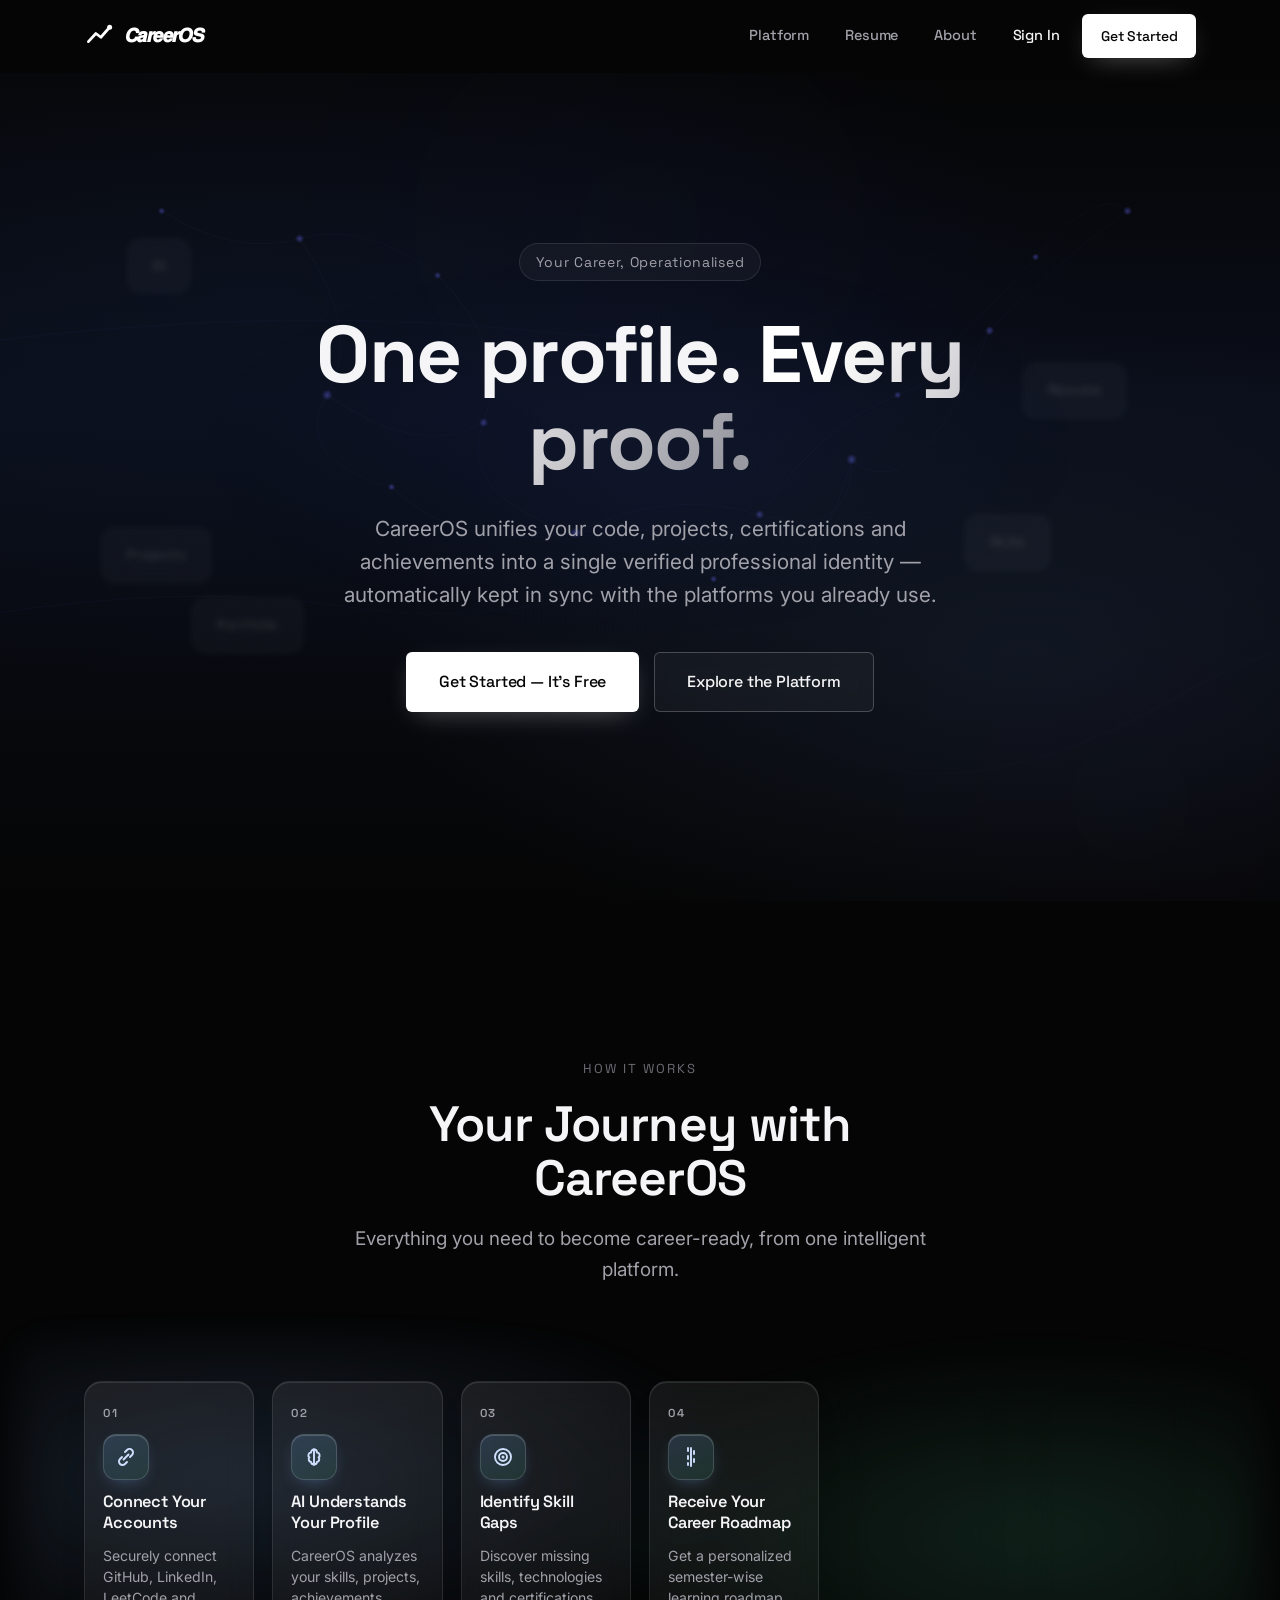
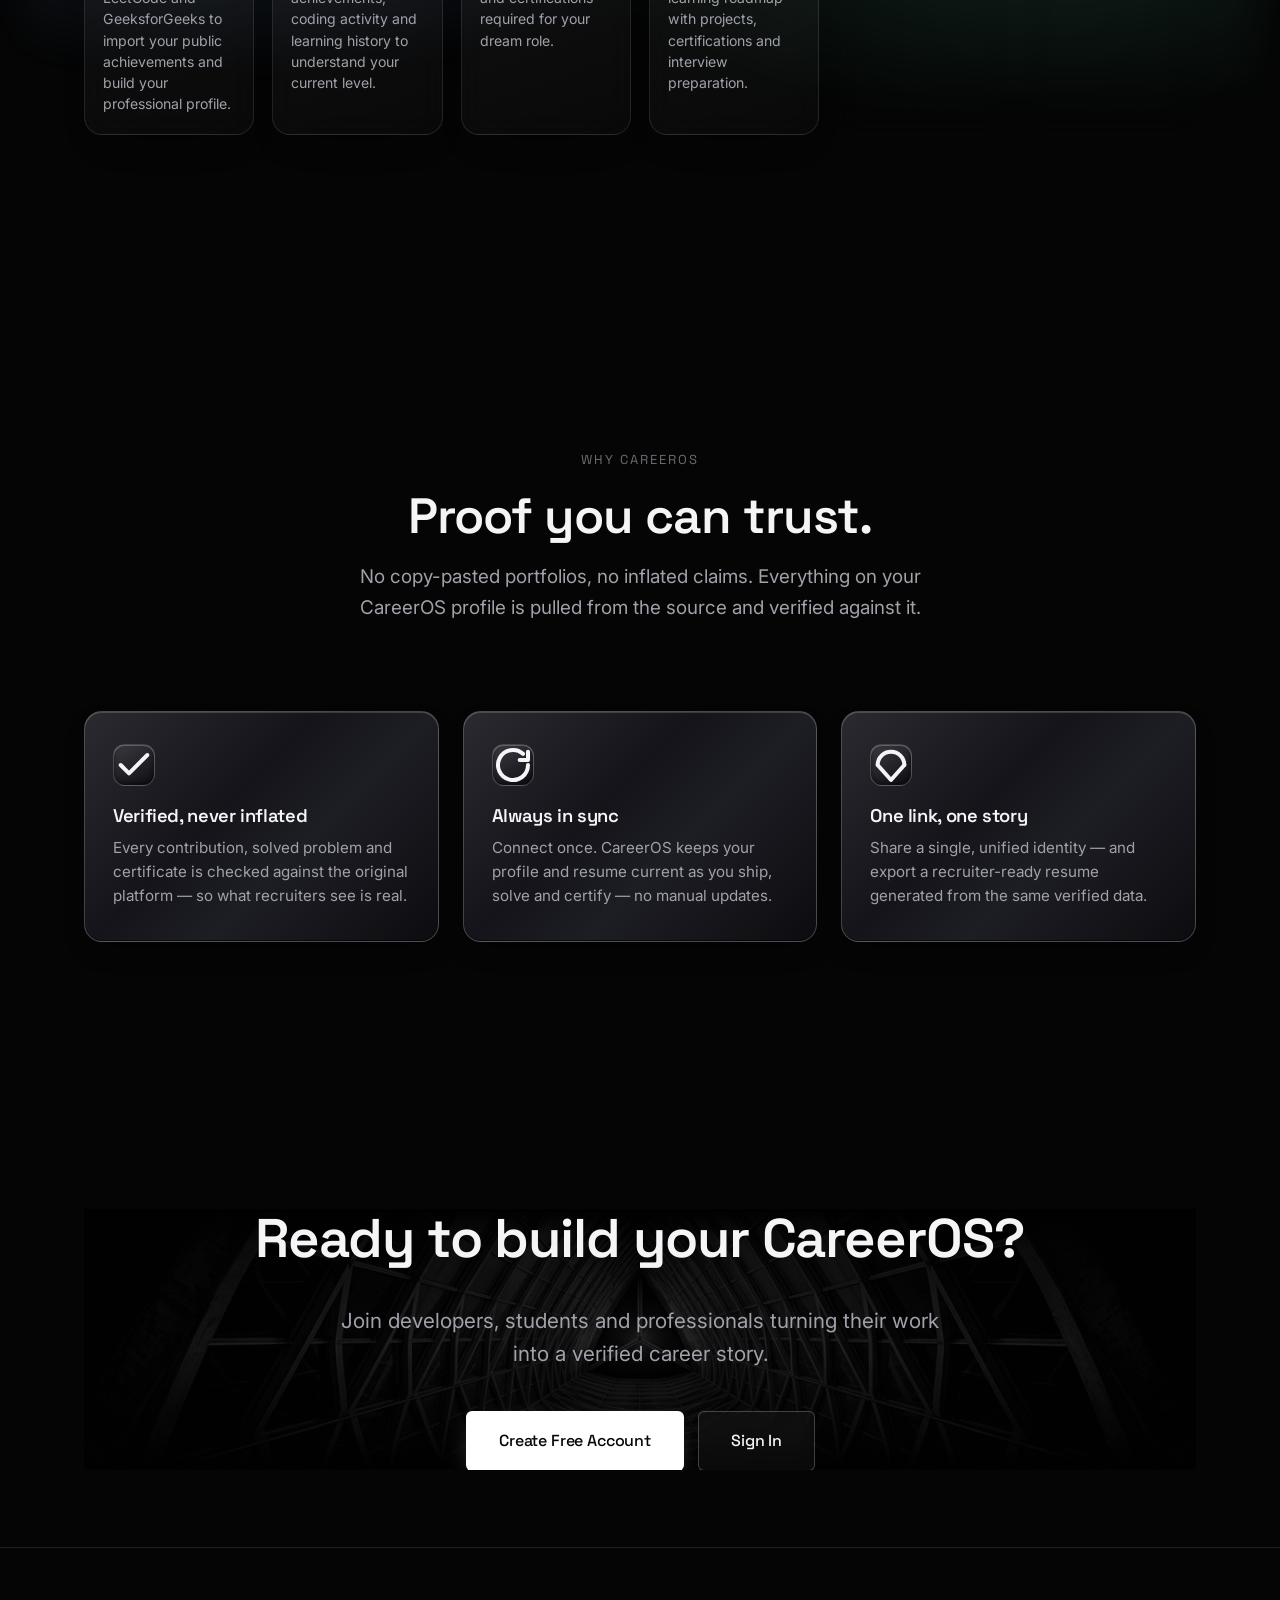
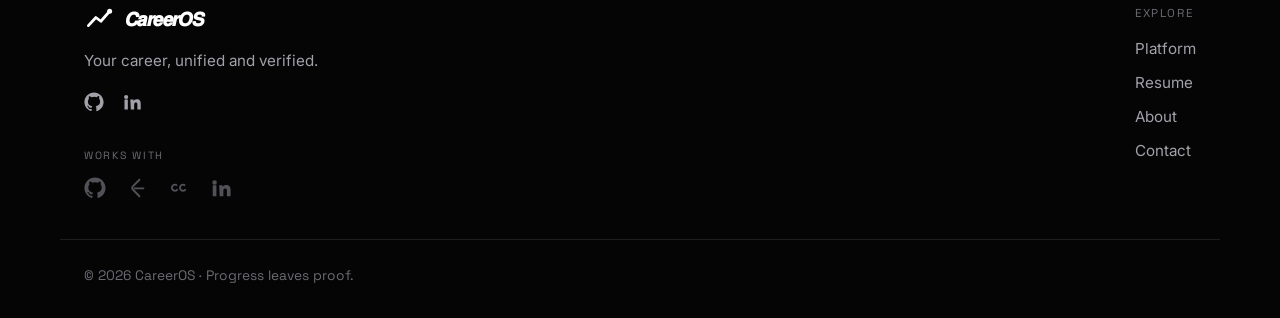
==== index.html @ 17b5e333 "Redesign homepage hero background with premium AI-inspired visuals" ====
<!DOCTYPE html>
<html lang="en">
<head>
  <meta charset="UTF-8" />
  <meta name="viewport" content="width=device-width, initial-scale=1, viewport-fit=cover" />
  <meta name="theme-color" content="#050505" />
  <title>CareerOS — Your Professional Operating System</title>
  <meta name="description" content="One verified profile for every proof of your work. Connect GitHub, LeetCode, LinkedIn, projects and certifications into a single career identity." />

  <link rel="preconnect" href="https://fonts.googleapis.com" />
  <link rel="preconnect" href="https://fonts.gstatic.com" crossorigin />
  <link href="https://fonts.googleapis.com/css2?family=Inter:wght@400;500;600;700&family=Space+Grotesk:wght@400;500;600;700&display=swap" rel="stylesheet" />

  <link rel="stylesheet" href="css/style.css" />
</head>
<body>
  <!-- NAVBAR -->
  <header class="nav is-scrolled" id="nav">
    <div class="container nav__inner">
      <a class="brand" href="index.html" aria-label="CareerOS home">
        <svg class="brand__mark" viewBox="0 0 24 24" fill="none" aria-hidden="true">
          <path d="M3.5 16.5 L9.5 10 L13.5 13 L20.5 5" stroke="#ffffff" stroke-width="2.2" stroke-linecap="round" stroke-linejoin="round"/>
          <circle cx="20.5" cy="5" r="2" fill="#ffffff"/>
        </svg>
        <span class="brand__name">𝘾𝙖𝙧𝙚𝙚𝙧𝙊𝙎</span>
      </a>

      <nav class="nav__links" id="navLinks" aria-label="Primary">
        <a href="platform.html" class="nav__link">Platform</a>
        <a href="resume.html" class="nav__link">Resume</a>
        <a href="about.html" class="nav__link">About</a>
        <a href="signin.html" class="nav__link nav__signin">Sign In</a>
        <a href="signup.html" class="btn btn--primary btn--sm">Get Started</a>
      </nav>

      <button class="nav__toggle" id="navToggle" aria-label="Open menu" aria-expanded="false" aria-controls="mobileMenu">
        <span></span><span></span><span></span>
      </button>
    </div>
  </header>

  <!-- MOBILE MENU -->
  <div class="mobile-menu" id="mobileMenu" aria-hidden="true">
    <nav class="mobile-menu__links" aria-label="Mobile">
      <a href="platform.html" class="mobile-menu__link">Platform</a>
      <a href="resume.html" class="mobile-menu__link">Resume</a>
      <a href="about.html" class="mobile-menu__link">About</a>
      <a href="signin.html" class="mobile-menu__link">Sign In</a>
      <a href="signup.html" class="btn btn--primary mobile-menu__cta">Get Started</a>
    </nav>
  </div>

  <!-- HERO -->
  <main>
    <section class="hero">
      <div class="hero__bg" aria-hidden="true">
        <!-- Layer 1: Dark gradient base -->
        <div class="hero__gradient"></div>
        
        <!-- Layer 2: Soft mesh glow -->
        <div class="hero__mesh-glow hero__mesh-glow--blue"></div>
        <div class="hero__mesh-glow hero__mesh-glow--violet"></div>
        
        <!-- Layer 3: Career Constellation -->
        <svg class="hero__constellation" viewBox="0 0 1440 900" preserveAspectRatio="xMidYMid slice" aria-hidden="true">
          <defs>
            <linearGradient id="constellationGradient" x1="0%" y1="0%" x2="100%" y2="100%">
              <stop offset="0%" style="stop-color:rgba(148, 163, 184, 0.12)"/>
              <stop offset="50%" style="stop-color:rgba(99, 102, 241, 0.10)"/>
              <stop offset="100%" style="stop-color:rgba(148, 163, 184, 0.06)"/>
            </linearGradient>
            <radialGradient id="nodeGlow" cx="50%" cy="50%" r="50%">
              <stop offset="0%" style="stop-color:rgba(99, 102, 241, 0.6)"/>
              <stop offset="100%" style="stop-color:rgba(99, 102, 241, 0)"/>
            </radialGradient>
          </defs>
          <g class="constellation-lines" stroke="url(#constellationGradient)" stroke-width="0.6" fill="none">
            <!-- Career constellation connections -->
            <path d="M200,150 Q280,200 350,180 T500,220" />
            <path d="M350,180 Q420,280 380,350 T450,450" />
            <path d="M500,220 Q580,300 550,380 T650,500" />
            <path d="M380,350 Q480,420 550,380" />
            <path d="M450,450 Q520,520 650,500 T800,550" />
            <path d="M650,500 Q750,450 850,480 T950,420" />
            <path d="M800,550 Q900,600 950,420" />
            <path d="M850,480 Q920,380 1000,350 T1100,280" />
            <path d="M950,420 Q1020,480 1100,280" />
            <path d="M1000,350 Q1080,280 1150,200 T1250,150" />
            <path d="M1100,280 Q1180,200 1250,150" />
          </g>
          <g class="constellation-nodes">
            <circle cx="200" cy="150" r="4" fill="url(#nodeGlow)" class="constellation-node constellation-node--1"/>
            <circle cx="350" cy="180" r="5" fill="url(#nodeGlow)" class="constellation-node constellation-node--2"/>
            <circle cx="500" cy="220" r="4" fill="url(#nodeGlow)" class="constellation-node constellation-node--3"/>
            <circle cx="380" cy="350" r="6" fill="url(#nodeGlow)" class="constellation-node constellation-node--4"/>
            <circle cx="450" cy="450" r="4" fill="url(#nodeGlow)" class="constellation-node constellation-node--5"/>
            <circle cx="550" cy="380" r="5" fill="url(#nodeGlow)" class="constellation-node constellation-node--6"/>
            <circle cx="650" cy="500" r="6" fill="url(#nodeGlow)" class="constellation-node constellation-node--7"/>
            <circle cx="800" cy="550" r="4" fill="url(#nodeGlow)" class="constellation-node constellation-node--8"/>
            <circle cx="850" cy="480" r="5" fill="url(#nodeGlow)" class="constellation-node constellation-node--9"/>
            <circle cx="950" cy="420" r="6" fill="url(#nodeGlow)" class="constellation-node constellation-node--10"/>
            <circle cx="1000" cy="350" r="4" fill="url(#nodeGlow)" class="constellation-node constellation-node--11"/>
            <circle cx="1100" cy="280" r="5" fill="url(#nodeGlow)" class="constellation-node constellation-node--12"/>
            <circle cx="1150" cy="200" r="4" fill="url(#nodeGlow)" class="constellation-node constellation-node--13"/>
            <circle cx="1250" cy="150" r="5" fill="url(#nodeGlow)" class="constellation-node constellation-node--14"/>
          </g>
        </svg>
        
        <!-- Layer 4: Career Flow Lines -->
        <svg class="hero__flow-lines" viewBox="0 0 1440 900" preserveAspectRatio="xMidYMid slice" aria-hidden="true">
          <defs>
            <linearGradient id="flowGradient1" x1="0%" y1="0%" x2="100%" y2="0%">
              <stop offset="0%" style="stop-color:rgba(99, 102, 241, 0.08)"/>
              <stop offset="100%" style="stop-color:rgba(99, 102, 241, 0)"/>
            </linearGradient>
            <linearGradient id="flowGradient2" x1="100%" y1="0%" x2="0%" y2="0%">
              <stop offset="0%" style="stop-color:rgba(139, 92, 246, 0.06)"/>
              <stop offset="100%" style="stop-color:rgba(139, 92, 246, 0)"/>
            </linearGradient>
          </defs>
          <g fill="none" stroke-width="1.5">
            <path d="M-50,600 Q200,550 400,580 T800,520 T1200,560 T1500,500" stroke="url(#flowGradient1)" class="flow-line flow-line--1"/>
            <path d="M-50,650 Q250,700 500,660 T900,720 T1300,680 T1500,750" stroke="url(#flowGradient2)" class="flow-line flow-line--2"/>
            <path d="M-50,300 Q300,250 600,280 T1000,220 T1400,260 T1500,200" stroke="url(#flowGradient1)" class="flow-line flow-line--3"/>
          </g>
        </svg>
        
        <!-- Layer 5: Floating Glass Cards -->
        <div class="hero__glass-cards">
          <div class="glass-card glass-card--1">AI</div>
          <div class="glass-card glass-card--2">Resume</div>
          <div class="glass-card glass-card--3">Portfolio</div>
          <div class="glass-card glass-card--4">Skills</div>
          <div class="glass-card glass-card--5">Projects</div>
        </div>
        
        <!-- Layer 6: Soft animated light -->
        <div class="hero__ambient-light"></div>
      </div>

      <div class="container hero__inner">
        <span class="eyebrow">Your Career, Operationalised</span>
        <h1 class="hero__title">One profile. <span class="hero__title-accent">Every proof.</span></h1>
        <p class="hero__desc">
          CareerOS unifies your code, projects, certifications and achievements into a single
          verified professional identity — automatically kept in sync with the platforms you
          already use.
        </p>
        <div class="hero__actions">
          <a class="btn btn--primary btn--lg" href="signup.html">Get Started — It's Free</a>
          <a class="btn btn--ghost btn--lg" href="platform.html">Explore the Platform</a>
        </div>
      </div>
    </section>

    <!-- YOUR JOURNEY WITH CAREEROS -->

    <section class="section" id="how">
      <div class="container">
        <header class="section__head reveal">
          <span class="section__kicker">How it works</span>
          <h2 class="section__title">Your Journey with CareerOS</h2>
          <p class="section__lede">
            Everything you need to become career-ready, from one intelligent platform.
          </p>
        </header>

        <div class="journey reveal" data-delay="1">
          <span class="journey__glow" aria-hidden="true"></span>
          <ol class="journey__track">

            <li class="journey-card reveal" data-delay="1">
              <span class="journey-card__line" aria-hidden="true"></span>
              <span class="journey-card__step">01</span>
              <span class="journey-card__icon">
                <svg viewBox="0 0 24 24" fill="none" stroke="currentColor" stroke-width="1.9" stroke-linecap="round" stroke-linejoin="round" aria-hidden="true"><path d="M9.5 14.5 14.5 9.5"/><path d="M8 12 6 14a3.5 3.5 0 0 0 5 5l2-2"/><path d="M16 12l2-2a3.5 3.5 0 0 0-5-5l-2 2"/></svg>
              </span>
              <h3 class="journey-card__title">Connect Your Accounts</h3>
              <p class="journey-card__desc">Securely connect GitHub, LinkedIn, LeetCode and GeeksforGeeks to import your public achievements and build your professional profile.</p>
            </li>

            <li class="journey-card reveal" data-delay="2">
              <span class="journey-card__line" aria-hidden="true"></span>
              <span class="journey-card__step">02</span>
              <span class="journey-card__icon">
                <svg viewBox="0 0 24 24" fill="none" stroke="currentColor" stroke-width="1.9" stroke-linecap="round" stroke-linejoin="round" aria-hidden="true"><path d="M12 4.5a3 3 0 0 0-3 3 2.7 2.7 0 0 0-1.5 4.9A2.7 2.7 0 0 0 9 17a3 3 0 0 0 3 2.5"/><path d="M12 4.5a3 3 0 0 1 3 3 2.7 2.7 0 0 1 1.5 4.9A2.7 2.7 0 0 1 15 17a3 3 0 0 1-3 2.5"/><path d="M12 4.5v15"/></svg>
              </span>
              <h3 class="journey-card__title">AI Understands Your Profile</h3>
              <p class="journey-card__desc">CareerOS analyzes your skills, projects, achievements, coding activity and learning history to understand your current level.</p>
            </li>

            <li class="journey-card reveal" data-delay="3">
              <span class="journey-card__line" aria-hidden="true"></span>
              <span class="journey-card__step">03</span>
              <span class="journey-card__icon">
                <svg viewBox="0 0 24 24" fill="none" stroke="currentColor" stroke-width="1.9" stroke-linecap="round" stroke-linejoin="round" aria-hidden="true"><circle cx="12" cy="12" r="8"/><circle cx="12" cy="12" r="4"/><circle cx="12" cy="12" r="0.6" fill="currentColor"/></svg>
              </span>
              <h3 class="journey-card__title">Identify Skill Gaps</h3>
              <p class="journey-card__desc">Discover missing skills, technologies and certifications required for your dream role.</p>
            </li>

            <li class="journey-card reveal" data-delay="1">
              <span class="journey-card__line" aria-hidden="true"></span>
              <span class="journey-card__step">04</span>
              <span class="journey-card__icon">
                <svg viewBox="0 0 24 24" fill="none" stroke="currentColor" stroke-width="1.9" stroke-linecap="round" stroke-linejoin="round" aria-hidden="true"><path d="M12 3v18"/><path d="M9 3v3M15 6v3M9 11v3M15 14v3M9 18v2"/></svg>
              </span>
              <h3 class="journey-card__title">Receive Your Career Roadmap</h3>
              <p class="journey-card__desc">Get a personalized semester-wise learning roadmap with projects, certifications and interview preparation.</p>
            </li>

            <li class="journey-card reveal" data-delay="2">
              <span class="journey-card__line" aria-hidden="true"></span>
              <span class="journey-card__step">05</span>
              <span class="journey-card__icon">
                <svg viewBox="0 0 24 24" fill="none" stroke="currentColor" stroke-width="1.9" stroke-linecap="round" stroke-linejoin="round" aria-hidden="true"><path d="M7 3h7l4 4v14H7z"/><path d="M14 3v4h4"/><path d="M9.5 12.5h6M9.5 16h6"/></svg>
              </span>
              <h3 class="journey-card__title">Build a Professional Resume</h3>
              <p class="journey-card__desc">Generate an ATS-friendly resume and portfolio using your verified achievements and connected profiles.</p>
            </li>

            <li class="journey-card reveal" data-delay="3">
              <span class="journey-card__step">06</span>
              <span class="journey-card__icon">
                <svg viewBox="0 0 24 24" fill="none" stroke="currentColor" stroke-width="1.9" stroke-linecap="round" stroke-linejoin="round" aria-hidden="true"><path d="M4 20V4"/><path d="M4 20h16"/><path d="M8 16l4-5 3 3 4-6"/></svg>
              </span>
              <h3 class="journey-card__title">Monitor Your Progress</h3>
              <p class="journey-card__desc">Track completed goals, learning milestones, profile strength and career readiness from your dashboard.</p>
            </li>

          </ol>
        </div>
      </div>
    </section>


    <!-- VALUE PROPS -->
    <section class="section">
      <div class="container">
        <header class="section__head reveal">
          <span class="section__kicker">Why CareerOS</span>
          <h2 class="section__title">Proof you can trust.</h2>
          <p class="section__lede">
            No copy-pasted portfolios, no inflated claims. Everything on your CareerOS profile is
            pulled from the source and verified against it.
          </p>
        </header>

        <div class="trust__grid">
          <article class="trust__item reveal">
            <span class="trust__check">
              <svg viewBox="0 0 24 24" fill="none" stroke="currentColor" stroke-width="2.4" stroke-linecap="round" stroke-linejoin="round" aria-hidden="true"><path d="M20 6 9 17l-5-5"/></svg>
            </span>
            <h3>Verified, never inflated</h3>
            <p>Every contribution, solved problem and certificate is checked against the original platform — so what recruiters see is real.</p>
          </article>
          <article class="trust__item reveal" data-delay="1">
            <span class="trust__check">
              <svg viewBox="0 0 24 24" fill="none" stroke="currentColor" stroke-width="2.4" stroke-linecap="round" stroke-linejoin="round" aria-hidden="true"><path d="M21 12a9 9 0 1 1-3-6.7"/><path d="M21 4v5h-5"/></svg>
            </span>
            <h3>Always in sync</h3>
            <p>Connect once. CareerOS keeps your profile and resume current as you ship, solve and certify — no manual updates.</p>
          </article>
          <article class="trust__item reveal" data-delay="2">
            <span class="trust__check">
              <svg viewBox="0 0 24 24" fill="none" stroke="currentColor" stroke-width="2.4" stroke-linecap="round" stroke-linejoin="round" aria-hidden="true"><path d="M4 12a8 8 0 0 1 8-8 8 8 0 0 1 8 8"/><path d="m4 12 8 9 8-9"/></svg>
            </span>
            <h3>One link, one story</h3>
            <p>Share a single, unified identity — and export a recruiter-ready resume generated from the same verified data.</p>
          </article>
        </div>
      </div>
    </section>

    <!-- CTA -->
    <section class="features">
      <div class="container">
        <div class="cta">
          <div class="cta__photo" aria-hidden="true"></div>
          <div class="cta__inner">
            <h2 class="cta__title">Ready to build your CareerOS?</h2>
            <p class="hero__desc">
              Join developers, students and professionals turning their work into a verified
              career story.
            </p>
            <div class="hero__actions">
              <a class="btn btn--primary btn--lg" href="signup.html">Create Free Account</a>
              <a class="btn btn--ghost btn--lg" href="signin.html">Sign In</a>
            </div>
          </div>
        </div>
      </div>
    </section>
  </main>

  <!-- FOOTER -->
  <footer class="footer">
    <div class="container footer__inner">
      <div class="footer__brand">
        <span class="brand brand--footer">
          <svg class="brand__mark" viewBox="0 0 24 24" fill="none" aria-hidden="true">
            <path d="M3.5 16.5 L9.5 10 L13.5 13 L20.5 5" stroke="#ffffff" stroke-width="2.2" stroke-linecap="round" stroke-linejoin="round"/>
            <circle cx="20.5" cy="5" r="2" fill="#ffffff"/>
          </svg>
          <span class="brand__name">𝘾𝙖𝙧𝙚𝙚𝙧𝙊𝙎</span>
        </span>
        <p class="footer__tagline">Your career, unified and verified.</p>
        <div class="footer__social">
          <a href="https://github.com/Sassyurs19" target="_blank" rel="noopener noreferrer" class="footer__social-link" aria-label="GitHub">
            <svg viewBox="0 0 24 24" fill="currentColor" aria-hidden="true"><path d="M12 .5C5.7.5.5 5.7.5 12c0 5.1 3.3 9.4 7.9 10.9.6.1.8-.3.8-.6v-2c-3.2.7-3.9-1.5-3.9-1.5-.5-1.3-1.3-1.7-1.3-1.7-1.1-.7.1-.7.1-.7 1.2.1 1.8 1.2 1.8 1.2 1 1.8 2.7 1.3 3.4 1 .1-.8.4-1.3.7-1.6-2.6-.3-5.3-1.3-5.3-5.8 0-1.3.5-2.3 1.2-3.1-.1-.3-.5-1.5.1-3.1 0 0 1-.3 3.3 1.2a11.5 11.5 0 0 1 6 0C17 4.6 18 4.9 18 4.9c.6 1.6.2 2.8.1 3.1.8.8 1.2 1.8 1.2 3.1 0 4.5-2.7 5.5-5.3 5.8.4.4.8 1.1.8 2.2v3.3c0 .3.2.7.8.6 4.6-1.5 7.9-5.8 7.9-10.9C23.5 5.7 18.3.5 12 .5z"/></svg>
          </a>
          <a href="https://www.linkedin.com/in/sasidhar-munnangi-b58671379" target="_blank" rel="noopener noreferrer" class="footer__social-link" aria-label="LinkedIn">
            <svg viewBox="0 0 24 24" fill="currentColor" aria-hidden="true"><path d="M4.98 3.5a2.5 2.5 0 1 1 0 5 2.5 2.5 0 0 1 0-5zM3 9h4v12H3zM10 9h3.8v1.7h.1c.53-.95 1.83-1.95 3.77-1.95 4.03 0 4.78 2.55 4.78 5.86V21h-4v-5.4c0-1.29-.02-2.95-1.8-2.95-1.8 0-2.07 1.4-2.07 2.85V21h-4z"/></svg>
          </a>
        </div>
        <div class="footer__trust">
          <span class="footer__trust-label">Works with</span>
          <ul class="footer__trust-logos" aria-label="Trusted integrations">
            <li aria-label="GitHub"><svg viewBox="0 0 24 24" fill="currentColor" aria-hidden="true"><path d="M12 .5C5.7.5.5 5.7.5 12c0 5.1 3.3 9.4 7.9 10.9.6.1.8-.3.8-.6v-2c-3.2.7-3.9-1.5-3.9-1.5-.5-1.3-1.3-1.7-1.3-1.7-1.1-.7.1-.7.1-.7 1.2.1 1.8 1.2 1.8 1.2 1 1.8 2.7 1.3 3.4 1 .1-.8.4-1.3.7-1.6-2.6-.3-5.3-1.3-5.3-5.8 0-1.3.5-2.3 1.2-3.1-.1-.3-.5-1.5.1-3.1 0 0 1-.3 3.3 1.2a11.5 11.5 0 0 1 6 0C17 4.6 18 4.9 18 4.9c.6 1.6.2 2.8.1 3.1.8.8 1.2 1.8 1.2 3.1 0 4.5-2.7 5.5-5.3 5.8.4.4.8 1.1.8 2.2v3.3c0 .3.2.7.8.6 4.6-1.5 7.9-5.8 7.9-10.9C23.5 5.7 18.3.5 12 .5z"/></svg></li>
            <li aria-label="LeetCode"><svg viewBox="0 0 24 24" fill="none" stroke="currentColor" stroke-width="2.1" stroke-linecap="round" stroke-linejoin="round" aria-hidden="true"><path d="M14.6 3 7.5 10.2a2.4 2.4 0 0 0 0 3.4L14.6 21"/><path d="M9.5 12.4h9.5"/></svg></li>
            <li aria-label="GeeksforGeeks"><svg viewBox="0 0 24 24" fill="currentColor" aria-hidden="true"><path d="M7.6 7.4a4.3 4.3 0 1 0 3.7 6.5l-1.6-1a2.4 2.4 0 1 1-2.1-3.6c.66 0 1.25.27 1.68.7l1.2-1.36A4.3 4.3 0 0 0 7.6 7.4z"/><path d="M16.4 7.4a4.3 4.3 0 1 0 3.7 6.5l-1.6-1a2.4 2.4 0 1 1-2.1-3.6c.66 0 1.25.27 1.68.7l1.2-1.36a4.3 4.3 0 0 0-2.88-1.24z"/></svg></li>
            <li aria-label="LinkedIn"><svg viewBox="0 0 24 24" fill="currentColor" aria-hidden="true"><path d="M4.98 3.5a2.5 2.5 0 1 1 0 5 2.5 2.5 0 0 1 0-5zM3 9h4v12H3zM10 9h3.8v1.7h.1c.53-.95 1.83-1.95 3.77-1.95 4.03 0 4.78 2.55 4.78 5.86V21h-4v-5.4c0-1.29-.02-2.95-1.8-2.95-1.8 0-2.07 1.4-2.07 2.85V21h-4z"/></svg></li>
          </ul>
        </div>
      </div>
      <nav class="footer__nav" aria-label="Footer navigation">
        <span class="footer__nav-title">Explore</span>
        <a href="platform.html">Platform</a>
        <a href="resume.html">Resume</a>
        <a href="about.html">About</a>
        <a href="mailto:sassyurs19@gmail.com">Contact</a>
      </nav>
    </div>
    <div class="container footer__bottom">
      <p class="footer__note">© 2026 CareerOS · Progress leaves proof.</p>
    </div>
  </footer>

  <script src="js/app.js"></script>
</body>
</html>
---- css/style.css ----
/* ============================================================
   CareerOS — Premium career operating system
   Stylesheet: design tokens, base, layout, components
   Monochrome black & white theme · architectural backgrounds
   ============================================================ */

/* ---------- Design tokens ---------- */
:root {
  --bg:            #050505;
  --bg-elev:       #0c0c0e;
  --surface:       rgba(255, 255, 255, 0.04);
  --surface-2:     rgba(255, 255, 255, 0.08);
  --border:        rgba(255, 255, 255, 0.10);
  --border-strong: rgba(255, 255, 255, 0.22);

  --text:          #f5f5f7;
  --text-muted:    #a1a1aa;
  --text-dim:      #6b6b73;

  /* Monochrome "accent" = pure white, used sparingly for emphasis */
  --accent:        #ffffff;
  --accent-soft:   rgba(255, 255, 255, 0.10);

  --font-head: "Space Grotesk", system-ui, sans-serif;
  --font-body: "Inter", system-ui, sans-serif;

  --container: 1160px;
  --radius:    18px;
  --radius-sm: 12px;

  --shadow:    0 24px 60px -20px rgba(0, 0, 0, 0.85);
  --glow:      0 10px 40px -10px rgba(255, 255, 255, 0.28);
  --ease:      cubic-bezier(0.22, 1, 0.36, 1);
}

/* ---------- Reset / base ---------- */
*, *::before, *::after { box-sizing: border-box; }
* { margin: 0; }

html { scroll-behavior: smooth; -webkit-text-size-adjust: 100%; }

body {
  font-family: var(--font-body);
  background: var(--bg);
  color: var(--text);
  line-height: 1.6;
  font-size: 16px;
  -webkit-font-smoothing: antialiased;
  text-rendering: optimizeLegibility;
  overflow-x: hidden;
  max-width: 100%;
}

a { color: inherit; text-decoration: none; }
ul { list-style: none; padding: 0; }
h1, h2, h3, h4 { font-family: var(--font-head); font-weight: 600; line-height: 1.08; letter-spacing: -0.02em; }
img, svg { display: block; max-width: 100%; }

/* ---------- Layout ---------- */
.container {
  width: 100%;
  max-width: var(--container);
  margin: 0 auto;
  padding: 0 24px;
}

.section { padding: clamp(80px, 12vw, 160px) 0; position: relative; }

.section__head { max-width: 640px; margin: 0 auto clamp(48px, 7vw, 88px); text-align: center; }
.section__kicker {
  display: inline-block;
  font-family: var(--font-head);
  font-size: clamp(11px, 2.6vw, 13px);
  letter-spacing: 0.16em;
  text-transform: uppercase;
  color: var(--text-dim);
  margin-bottom: 18px;
}
.section__title { font-size: clamp(1.9rem, 5.2vw, 3.1rem); }
.section__lede {
  margin-top: 20px;
  color: var(--text-muted);
  font-size: clamp(1rem, 2.4vw, 1.18rem);
}

/* ============================================================
   BUTTONS — premium monochrome
   primary = solid white on black · secondary = ghost outline
   ============================================================ */
.btn {
  --pad: 14px 26px;
  display: inline-flex;
  align-items: center;
  justify-content: center;
  gap: 8px;
  padding: var(--pad);
  font-family: var(--font-head);
  font-weight: 500;
  font-size: 15px;
  letter-spacing: -0.01em;
  border-radius: 6px;
  border: 1px solid transparent;
  cursor: pointer;
  transition: transform 0.4s var(--ease), background 0.3s var(--ease),
              border-color 0.3s var(--ease), box-shadow 0.4s var(--ease),
              color 0.3s var(--ease);
  will-change: transform;
}
.btn--sm { --pad: 10px 18px; font-size: 14px; }
.btn--lg { --pad: 16px 32px; font-size: 16px; }

/* Primary — solid white pill, black text */
.btn--primary {
  background: #ffffff;
  color: #050505;
  box-shadow: 0 8px 28px -10px rgba(255, 255, 255, 0.35);
}
.btn--primary:hover {
  transform: translateY(-2px);
  box-shadow: 0 16px 44px -10px rgba(255, 255, 255, 0.5);
}

/* Secondary / ghost — transparent with thin border */
.btn--ghost {
  background: var(--surface);
  border-color: var(--border-strong);
  color: var(--text);
  backdrop-filter: blur(8px);
  -webkit-backdrop-filter: blur(8px);
}
.btn--ghost:hover {
  transform: translateY(-2px);
  border-color: rgba(255, 255, 255, 0.5);
  background: var(--surface-2);
  box-shadow: var(--glow);
}

.eyebrow {
  display: inline-block;
  font-family: var(--font-head);
  font-size: clamp(12px, 3vw, 14px);
  letter-spacing: 0.05em;
  color: var(--text-muted);
  padding: 7px 16px;
  border: 1px solid var(--border);
  border-radius: 999px;
  background: var(--surface);
  backdrop-filter: blur(8px);
  -webkit-backdrop-filter: blur(8px);
  margin-bottom: 30px;
}


/* ============================================================
   NAVBAR — sticky glass · Space Grotesk logotype
   ============================================================ */
.nav {
  position: sticky;
  top: 0;
  z-index: 100;
  transition: background 0.4s var(--ease), border-color 0.4s var(--ease),
              backdrop-filter 0.4s var(--ease);
  border-bottom: 1px solid transparent;
}
.nav.is-scrolled {
  background: rgba(8, 8, 10, 0.72);
  backdrop-filter: blur(18px) saturate(160%);
  -webkit-backdrop-filter: blur(18px) saturate(160%);
  border-bottom-color: var(--border);
}
.nav__inner {
  display: flex;
  align-items: center;
  justify-content: space-between;
  height: 72px;
}

/* Brand wordmark — crafted logotype */
.brand { display: inline-flex; align-items: center; gap: 10px; }
.brand__mark {
  width: 30px; height: 30px; flex-shrink: 0;
  box-sizing: border-box;
  padding: 0;
  border-radius: 0;
  background: transparent;
  border: none;
  box-shadow: none;
}
.brand__name {
  font-family: var(--font-body);
  font-weight: 600;
  font-size: 1.22rem;
  letter-spacing: -0.03em;
  color: #fff;
}
.brand__name b { font-weight: 700; }
.brand:hover .brand__name { color: #fff; }
.brand:hover .brand__mark { transform: translateY(-1px) rotate(-3deg); }
.brand__mark { transition: transform 0.4s var(--ease); }

/* Nav links — Space Grotesk, tight tracking */
.nav__links { display: flex; align-items: center; gap: 8px; }
.nav__link {
  font-family: var(--font-head);
  font-weight: 500;
  font-size: 14.5px;
  letter-spacing: -0.01em;
  color: var(--text-muted);
  padding: 8px 14px;
  border-radius: 999px;
  transition: color 0.25s var(--ease), background 0.25s var(--ease);
}
.nav__link:hover { color: var(--text); background: var(--surface); }
.nav__signin { color: var(--text); }

/* Hamburger */
.nav__toggle {
  display: none;
  flex-direction: column;
  justify-content: center;
  gap: 5px;
  width: 44px; height: 44px;
  background: none; border: 0; cursor: pointer;
  padding: 10px;
}
.nav__toggle span {
  display: block; height: 2px; width: 100%;
  background: var(--text); border-radius: 2px;
  transition: transform 0.35s var(--ease), opacity 0.25s var(--ease);
}
.nav__toggle.is-open span:nth-child(1) { transform: translateY(7px) rotate(45deg); }
.nav__toggle.is-open span:nth-child(2) { opacity: 0; }
.nav__toggle.is-open span:nth-child(3) { transform: translateY(-7px) rotate(-45deg); }

/* Mobile menu overlay */
.mobile-menu {
  position: fixed;
  inset: 72px 0 auto 0;
  z-index: 99;
  background: rgba(6, 6, 8, 0.97);
  backdrop-filter: blur(20px);
  -webkit-backdrop-filter: blur(20px);
  border-bottom: 1px solid var(--border);
  transform: translateY(-12px);
  opacity: 0;
  visibility: hidden;
  transition: transform 0.4s var(--ease), opacity 0.3s var(--ease), visibility 0.3s;
}
.mobile-menu.is-open { transform: translateY(0); opacity: 1; visibility: visible; }
.mobile-menu__links { display: flex; flex-direction: column; gap: 4px; padding: 20px 24px 32px; }
.mobile-menu__link {
  font-family: var(--font-head);
  font-weight: 500;
  letter-spacing: -0.01em;
  font-size: 1.1rem;
  color: var(--text-muted);
  padding: 14px 4px;
  border-bottom: 1px solid var(--border);
}
.mobile-menu__link:active { color: var(--text); }
.mobile-menu__cta { margin-top: 22px; width: 100%; }

/* ============================================================
   HERO — Career Universe multi-layer background
   ============================================================ */
.hero {
  position: relative;
  min-height: calc(100vh - 72px);
  display: flex;
  align-items: center;
  padding: 80px 0 100px;
  overflow: hidden;
}
.hero__bg { position: absolute; inset: 0; z-index: 0; pointer-events: none; }

/* Layer 1: Dark gradient base */
.hero__gradient {
  position: absolute; inset: 0;
  background:
    radial-gradient(ellipse 130% 90% at 20% 30%, rgba(15, 23, 42, 0.5) 0%, transparent 50%),
    radial-gradient(ellipse 100% 80% at 80% 70%, rgba(30, 41, 59, 0.4) 0%, transparent 50%),
    radial-gradient(ellipse 60% 50% at 50% 50%, rgba(15, 23, 42, 0.3) 0%, transparent 50%),
    linear-gradient(180deg, #050505 0%, #0a0e1a 40%, #050505 100%);
}

/* Layer 2: Soft mesh glow */
.hero__mesh-glow {
  position: absolute;
  border-radius: 50%;
  filter: blur(120px);
  opacity: 0.25;
  animation: breatheGlow 8s ease-in-out infinite;
}
.hero__mesh-glow--blue {
  width: 700px; height: 700px;
  top: -200px; left: 50%;
  transform: translateX(-50%);
  background: radial-gradient(circle, rgba(99, 102, 241, 0.15), transparent 70%);
  animation-delay: 0s;
}
.hero__mesh-glow--violet {
  width: 500px; height: 500px;
  bottom: -150px; right: -100px;
  background: radial-gradient(circle, rgba(139, 92, 246, 0.12), transparent 70%);
  animation-delay: -4s;
}

/* Layer 3: Career Constellation */
.hero__constellation {
  position: absolute; inset: 0;
  width: 100%; height: 100%;
  opacity: 0.7;
}
.constellation-lines {
  animation: pulseConstellation 10s ease-in-out infinite;
}
.constellation-node {
  animation: twinkleNode 4s ease-in-out infinite;
}
.constellation-node--1 { animation-delay: 0s; }
.constellation-node--2 { animation-delay: -0.5s; }
.constellation-node--3 { animation-delay: -1s; }
.constellation-node--4 { animation-delay: -1.5s; }
.constellation-node--5 { animation-delay: -2s; }
.constellation-node--6 { animation-delay: -2.5s; }
.constellation-node--7 { animation-delay: -3s; }
.constellation-node--8 { animation-delay: -3.5s; }
.constellation-node--9 { animation-delay: -0.3s; }
.constellation-node--10 { animation-delay: -0.8s; }
.constellation-node--11 { animation-delay: -1.3s; }
.constellation-node--12 { animation-delay: -1.8s; }
.constellation-node--13 { animation-delay: -2.3s; }
.constellation-node--14 { animation-delay: -2.8s; }

/* Layer 4: Career Flow Lines */
.hero__flow-lines {
  position: absolute; inset: 0;
  width: 100%; height: 100%;
  opacity: 0.5;
}
.flow-line {
  animation: flowPulse 12s ease-in-out infinite;
}
.flow-line--1 { animation-delay: 0s; }
.flow-line--2 { animation-delay: -4s; }
.flow-line--3 { animation-delay: -8s; }

/* Layer 5: Floating Glass Cards */
.hero__glass-cards {
  position: absolute; inset: 0;
}
.glass-card {
  position: absolute;
  padding: 16px 24px;
  border-radius: 12px;
  background: rgba(255, 255, 255, 0.03);
  border: 1px solid rgba(255, 255, 255, 0.06);
  backdrop-filter: blur(20px);
  -webkit-backdrop-filter: blur(20px);
  font-family: var(--font-head);
  font-size: 13px;
  font-weight: 500;
  color: rgba(255, 255, 255, 0.15);
  letter-spacing: 0.05em;
  filter: blur(3px);
  animation: floatCard 15s ease-in-out infinite;
}
.glass-card--1 {
  top: 20%; left: 10%;
  animation-delay: 0s;
}
.glass-card--2 {
  top: 35%; right: 12%;
  animation-delay: -3s;
}
.glass-card--3 {
  bottom: 30%; left: 15%;
  animation-delay: -6s;
}
.glass-card--4 {
  bottom: 40%; right: 18%;
  animation-delay: -9s;
}
.glass-card--5 {
  top: 55%; left: 8%;
  animation-delay: -12s;
}

/* Layer 6: Soft animated light */
.hero__ambient-light {
  position: absolute; inset: 0;
  background: radial-gradient(ellipse 60% 40% at 50% 45%, rgba(99, 102, 241, 0.03) 0%, transparent 60%);
  animation: ambientShift 20s ease-in-out infinite;
}

/* Subtle animations */
@keyframes breatheGlow {
  0%, 100% { opacity: 0.25; transform: translateX(-50%) scale(1); }
  50% { opacity: 0.35; transform: translateX(-50%) scale(1.05); }
}
@keyframes pulseConstellation {
  0%, 100% { opacity: 0.6; }
  50% { opacity: 0.8; }
}
@keyframes twinkleNode {
  0%, 100% { opacity: 0.6; transform: scale(1); }
  50% { opacity: 0.9; transform: scale(1.2); }
}
@keyframes flowPulse {
  0%, 100% { opacity: 0.4; }
  50% { opacity: 0.6; }
}
@keyframes floatCard {
  0%, 100% { transform: translateY(0) rotate(0deg); }
  25% { transform: translateY(-8px) rotate(0.5deg); }
  50% { transform: translateY(-12px) rotate(0deg); }
  75% { transform: translateY(-6px) rotate(-0.5deg); }
}
@keyframes ambientShift {
  0%, 100% { opacity: 0.5; transform: scale(1); }
  50% { opacity: 0.7; transform: scale(1.02); }
}

/* Mobile responsiveness - simplify background on small screens */
@media (max-width: 768px) {
  .hero__mesh-glow--blue {
    width: 500px; height: 500px;
    top: -150px;
  }
  .hero__mesh-glow--violet {
    width: 350px; height: 350px;
    bottom: -100px; right: -80px;
  }
  .hero__constellation {
    opacity: 0.5;
  }
  .hero__flow-lines {
    opacity: 0.3;
  }
  .glass-card {
    filter: blur(4px);
    opacity: 0.6;
  }
}

@media (max-width: 480px) {
  .hero__mesh-glow--blue {
    width: 400px; height: 400px;
    top: -120px;
  }
  .hero__mesh-glow--violet {
    width: 280px; height: 280px;
    bottom: -80px; right: -60px;
  }
  .hero__constellation {
    opacity: 0.4;
  }
  .hero__flow-lines {
    opacity: 0.2;
  }
  .hero__glass-cards {
    display: none;
  }
  .hero__ambient-light {
    opacity: 0.5;
  }
}

.hero__inner { position: relative; z-index: 1; text-align: center; max-width: 880px; }
.hero__title { font-size: clamp(2.4rem, 8.5vw, 5rem); font-weight: 700; }
.hero__title-accent {
  background: linear-gradient(120deg, #ffffff 20%, #9a9aa3 90%);
  -webkit-background-clip: text; background-clip: text; color: transparent;
}
.hero__desc {
  margin: 28px auto 0;
  max-width: 600px;
  font-size: clamp(1rem, 3vw, 1.3rem);
  color: var(--text-muted);
}
.hero__actions { display: flex; gap: 14px; justify-content: center; flex-wrap: wrap; margin-top: 40px; }



/* ============================================================
   YOUR JOURNEY TIMELINE
   ============================================================ */
.journey {
  position: relative;
  max-width: 1180px;
  margin: 0 auto;
  padding: 8px 0 4px;
}
.journey__glow {
  position: absolute;
  inset: -10% -6% auto -6%;
  height: 360px;
  background:
    radial-gradient(60% 80% at 18% 40%, rgba(125,180,255,0.16), transparent 70%),
    radial-gradient(55% 80% at 82% 55%, rgba(95,227,176,0.14), transparent 70%);
  filter: blur(20px);
  opacity: 0.9;
  pointer-events: none;
  z-index: 0;
}
.journey__track {
  list-style: none;
  margin: 0;
  padding: 0;
  position: relative;
  z-index: 1;
  display: grid;
  grid-template-columns: repeat(6, 1fr);
  gap: 18px;
}

/* Glassmorphism step card */
.journey-card {
  position: relative;
  display: flex;
  flex-direction: column;
  gap: 12px;
  padding: 22px 18px 20px;
  border-radius: 18px;
  background: linear-gradient(160deg, rgba(255,255,255,0.07), rgba(255,255,255,0.02));
  -webkit-backdrop-filter: blur(14px);
  backdrop-filter: blur(14px);
  border: 1px solid rgba(255,255,255,0.10);
  box-shadow: inset 0 1px 0 rgba(255,255,255,0.10), 0 18px 40px -28px rgba(0,0,0,0.9);
  overflow: hidden;
  transition: transform 0.4s var(--ease), border-color 0.35s var(--ease),
              box-shadow 0.4s var(--ease);
}
/* Gradient border accent */
.journey-card::before {
  content: "";
  position: absolute; inset: 0;
  border-radius: inherit;
  padding: 1px;
  background: linear-gradient(150deg, rgba(125,180,255,0.55), rgba(95,227,176,0.30), transparent 70%);
  -webkit-mask: linear-gradient(#000 0 0) content-box, linear-gradient(#000 0 0);
  -webkit-mask-composite: xor;
          mask: linear-gradient(#000 0 0) content-box, linear-gradient(#000 0 0);
          mask-composite: exclude;
  opacity: 0;
  transition: opacity 0.4s var(--ease);
  pointer-events: none;
}
.journey-card:hover {
  transform: translateY(-6px);
  border-color: rgba(255,255,255,0.18);
  box-shadow: inset 0 1px 0 rgba(255,255,255,0.16), 0 28px 56px -26px rgba(0,0,0,0.95);
}
.journey-card:hover::before { opacity: 1; }

/* Animated connector line (desktop: horizontal between cards) */
.journey-card__line {
  position: absolute;
  top: 46px;
  right: -18px;
  width: 18px;
  height: 2px;
  background: linear-gradient(90deg, rgba(125,180,255,0.7), rgba(95,227,176,0.2));
  z-index: 2;
  pointer-events: none;
}
.journey-card__line::after {
  content: "";
  position: absolute; right: -1px; top: 50%;
  transform: translateY(-50%);
  width: 0; height: 0;
  border-top: 4px solid transparent;
  border-bottom: 4px solid transparent;
  border-left: 6px solid rgba(95,227,176,0.85);
}
.journey-card__line::before {
  content: "";
  position: absolute; top: 0; left: 0;
  width: 40%; height: 100%;
  background: rgba(255,255,255,0.85);
  border-radius: 999px;
  animation: journeyFlow 2.4s var(--ease) infinite;
}
@keyframes journeyFlow {
  0%   { left: -40%; opacity: 0; }
  20%  { opacity: 1; }
  80%  { opacity: 1; }
  100% { left: 100%; opacity: 0; }
}

.journey-card__step {
  font-family: var(--font-head);
  font-size: 0.72rem;
  font-weight: 600;
  letter-spacing: 0.14em;
  color: var(--text-muted);
}
.journey-card__icon {
  display: grid; place-items: center;
  width: 46px; height: 46px;
  border-radius: 13px;
  background: linear-gradient(150deg, rgba(125,180,255,0.18), rgba(95,227,176,0.12));
  border: 1px solid rgba(255,255,255,0.14);
  box-shadow: inset 0 1px 0 rgba(255,255,255,0.18), 0 6px 18px -8px rgba(125,180,255,0.45);
  color: #cfe0ff;
  transition: transform 0.4s var(--ease);
}
.journey-card:hover .journey-card__icon { transform: translateY(-2px) scale(1.04); }
.journey-card__icon svg { width: 24px; height: 24px; display: block; }
.journey-card__title {
  font-family: var(--font-head);
  font-weight: 600;
  letter-spacing: -0.01em;
  font-size: 1.02rem;
  line-height: 1.25;
  color: var(--text);
}
.journey-card__desc {
  font-size: 0.88rem;
  line-height: 1.5;
  color: var(--text-muted);
}

/* Tablet: two rows of three */
@media (max-width: 1024px) {
  .journey__track { grid-template-columns: repeat(3, 1fr); gap: 16px; }
  .journey-card__line { display: none; }
}

/* Mobile: vertical timeline */
@media (max-width: 768px) {
  .journey { padding-left: 10px; }
  .journey__track { grid-template-columns: 1fr; gap: 14px; padding-left: 20px; }
  .journey__track::before {
    content: "";
    position: absolute; left: 4px; top: 8px; bottom: 8px;
    width: 2px;
    background: linear-gradient(180deg, rgba(125,180,255,0.5), rgba(95,227,176,0.25));
  }
  .journey-card { padding: 18px 16px; }
  .journey-card::after {
    content: "";
    position: absolute; left: -20px; top: 24px;
    width: 10px; height: 10px;
    border-radius: 50%;
    background: #7db4ff;
    box-shadow: 0 0 0 4px rgba(125,180,255,0.18);
  }
}


/* ============================================================

   RESUME BUILDER
   ============================================================ */
.resume__grid {
  display: grid;
  grid-template-columns: 1fr 1fr;
  gap: clamp(40px, 6vw, 80px);
  align-items: center;
}
.resume__copy .section__title { font-size: clamp(1.8rem, 4.4vw, 2.7rem); }
.resume__copy .section__lede { margin-bottom: 28px; }
.resume__points { display: flex; flex-direction: column; gap: 12px; }
.resume__points li {
  position: relative;
  padding-left: 28px;
  color: var(--text-muted);
}
.resume__points li::before {
  content: "\2713";
  position: absolute; left: 0; top: 0;
  color: var(--text);
  font-weight: 700;
}

/* Resume document mockup */
.resume__preview { perspective: 1400px; }
.doc {
  background: linear-gradient(160deg, #131317, #0a0a0c);
  border: 1px solid var(--border);
  border-radius: var(--radius);
  padding: 28px;
  box-shadow: var(--shadow);
  transform: rotateY(-6deg) rotateX(2deg);
  transition: transform 0.6s var(--ease);
}
.resume__preview:hover .doc { transform: rotateY(0) rotateX(0); }
.doc__head { display: flex; justify-content: space-between; align-items: flex-start; gap: 16px; }
.doc__name { font-size: 1.3rem; }
.doc__role { font-size: 0.85rem; color: var(--text-muted); margin-top: 4px; }
.doc__score {
  font-size: 0.72rem; color: var(--text-dim);
  border: 1px solid var(--border); border-radius: 999px;
  padding: 6px 12px; white-space: nowrap;
}
.doc__score b { color: var(--text); }
.doc__divider { height: 1px; background: var(--border); margin: 20px 0; }
.doc__block { margin-bottom: 22px; }
.doc__block h4 {
  font-size: 0.72rem; letter-spacing: 0.12em; text-transform: uppercase;
  color: var(--text-dim); margin-bottom: 12px;
}
.doc__row { display: flex; flex-direction: column; gap: 7px; margin-bottom: 12px; }
.doc__line { height: 9px; border-radius: 5px; background: var(--surface-2); }
.doc__muted { background: var(--surface); height: 7px; }
.doc__line--w90 { width: 90%; } .doc__line--w70 { width: 70%; }
.doc__line--w55 { width: 55%; } .doc__line--w40 { width: 40%; }
.doc__tags { display: flex; flex-wrap: wrap; gap: 8px; }
.doc__tag {
  font-size: 0.78rem; color: var(--text-muted);
  padding: 6px 12px; border-radius: 8px;
  background: var(--surface); border: 1px solid var(--border);
}
.doc__stats { display: flex; gap: 22px; flex-wrap: wrap; }
.doc__stat b { font-family: var(--font-head); font-size: 1.3rem; display: block; }
.doc__stat span { font-size: 0.72rem; color: var(--text-dim); }

/* ============================================================
   TRUST
   ============================================================ */
.trust__grid { display: grid; grid-template-columns: repeat(3, 1fr); gap: 24px; }
.trust__item {
  background: var(--surface);
  border: 1px solid var(--border);
  border-radius: var(--radius);
  padding: 32px 28px;
  transition: transform 0.4s var(--ease), border-color 0.3s var(--ease);
}
.trust__item:hover { transform: translateY(-4px); border-color: var(--border-strong); }
.trust__check {
  display: grid; place-items: center;
  width: 42px; height: 42px; border-radius: 12px;
  background: var(--accent-soft); color: var(--text);
  border: 1px solid var(--border);
  font-weight: 700; margin-bottom: 20px;
}
.trust__item h3 { font-size: 1.15rem; margin-bottom: 10px; }
.trust__item p { font-size: 0.95rem; color: var(--text-muted); }

/* ============================================================
   FINAL CTA — architectural section background
   ============================================================ */
.cta { overflow: hidden; position: relative; }
.cta {
  overflow: hidden; position: relative;
  margin-top: -1px; /* eliminate any hairline seam above the section */
}
.cta__photo {
  position: absolute; inset: 0; z-index: 0; pointer-events: none;
  background-image:
    linear-gradient(to bottom, var(--bg) 0%, rgba(5,5,5,0.85) 14%, rgba(5,5,5,0.72) 50%, rgba(5,5,5,0.9) 86%, var(--bg) 100%),
    url("../assets/section-bg.png");
  background-size: cover, cover;
  background-position: center, center;
  background-repeat: no-repeat;
  filter: grayscale(100%) contrast(1.05);
  opacity: 0.7;
}
.cta__inner { text-align: center; position: relative; z-index: 1; }
.cta__title { font-size: clamp(1.9rem, 5.6vw, 3.4rem); margin-bottom: 36px; }
.cta__glow {
  position: absolute; top: 50%; left: 50%;
  transform: translate(-50%, -50%);
  width: 700px; height: 360px; max-width: 100%;
  background: radial-gradient(ellipse, rgba(255,255,255,0.16), transparent 70%);
  filter: blur(80px); pointer-events: none;
}

/* ============================================================
   FOOTER
   ============================================================ */
.footer { border-top: 1px solid var(--border); padding: 48px 0; }
.footer__inner {
  display: flex; align-items: center; justify-content: space-between;
  flex-wrap: wrap; gap: 20px;
}
.footer__links { display: flex; gap: 24px; flex-wrap: wrap; }
.footer__links a { color: var(--text-muted); font-size: 0.95rem; transition: color 0.25s var(--ease); }
.footer__links a:hover { color: var(--text); }
.footer__note { color: var(--text-dim); font-size: 0.9rem; font-family: var(--font-head); }


/* ============================================================
   SCROLL-REVEAL ANIMATIONS
   ============================================================ */
.reveal {
  opacity: 0;
  transform: translateY(26px);
  transition: opacity 0.8s var(--ease), transform 0.8s var(--ease);
}
.reveal[data-delay="1"] { transition-delay: 0.08s; }
.reveal[data-delay="2"] { transition-delay: 0.16s; }
.reveal[data-delay="3"] { transition-delay: 0.24s; }
.reveal.is-visible { opacity: 1; transform: none; }

/* ============================================================
   RESPONSIVE
   ============================================================ */
@media (max-width: 1024px) {
  .resume__grid { grid-template-columns: 1fr; }
  .resume__preview { order: -1; max-width: 440px; width: 100%; margin: 0 auto; }
  .doc { transform: none; }
  .trust__grid { grid-template-columns: 1fr; }
}

@media (max-width: 768px) {
  .nav__links { display: none; }       /* desktop links hidden */
  .nav__toggle { display: flex; }       /* hamburger shown */

  /* Flowchart collapses into a vertical stacked pipeline */
  .flow { flex-direction: column; align-items: center; max-width: 360px; gap: 10px; }
  .flow__stage { width: 100%; }
  .flow__node, .flow__node--out { width: 100%; min-width: 0; }
  .flow__wire {
    width: 3px; height: 38px; min-width: 0;
    margin: 2px 0; align-self: center;
  }
  .flow__track { background: linear-gradient(180deg, rgba(255,255,255,0.06), rgba(255,255,255,0.18), rgba(255,255,255,0.06)); }
  .flow__pulse {
    top: -34%; left: 0; right: 0; bottom: auto;
    width: 100%; height: 34%;
    background: linear-gradient(180deg, transparent, rgba(255,255,255,0.35) 55%, #ffffff 100%);
    animation: flowPulseV 1.5s linear infinite;
  }
  .flow__arrow {
    right: 50%; top: auto; bottom: -2px;
    transform: translateX(50%);
    border-left: 6px solid transparent;
    border-right: 6px solid transparent;
    border-top: 9px solid rgba(255,255,255,0.6);
    border-bottom: 0;
  }
  @keyframes flowPulseV { 0% { top: -40%; } 100% { top: 100%; } }

  .footer__inner { flex-direction: column; align-items: flex-start; gap: 24px; }
}

@media (max-width: 480px) {
  .container { padding: 0 18px; }
  .hero__actions { flex-direction: column; align-items: stretch; }
  .hero__actions .btn { width: 100%; }
  .flow__node-label { font-size: 0.88rem; }
  .doc { padding: 22px; }
  .doc__head { flex-direction: column; }
  .doc__stats { gap: 16px; }
}

/* Respect reduced-motion preference */
@media (prefers-reduced-motion: reduce) {
  html { scroll-behavior: auto; }
  .reveal { opacity: 1; transform: none; transition: none; }
  .flow__pulse { animation: none !important; opacity: 0; }
  .flow__core { animation: none !important; }
  * { animation-duration: 0.001ms !important; transition-duration: 0.001ms !important; }
}



/* ============================================================
   PAGE NAV BAR — back arrow + home button (sub-pages)
   ============================================================ */
.pagebar {
  display: flex;
  align-items: center;
  gap: 14px;
  flex-wrap: wrap;
  padding-top: clamp(28px, 6vw, 48px);
}
.pagebar__link {
  display: inline-flex;
  align-items: center;
  gap: 8px;
  font-family: var(--font-body);
  font-weight: 500;
  font-size: 14px;
  letter-spacing: -0.01em;
  color: var(--text-muted);
  padding: 9px 16px;
  border-radius: 999px;
  border: 1px solid var(--border);
  background: var(--surface);
  backdrop-filter: blur(8px);
  -webkit-backdrop-filter: blur(8px);
  transition: color 0.25s var(--ease), border-color 0.25s var(--ease),
              background 0.25s var(--ease), transform 0.25s var(--ease);
}
.pagebar__link:hover {
  color: var(--text);
  border-color: var(--border-strong);
  background: var(--surface-2);
  transform: translateY(-2px);
}
.pagebar__link--home {
  color: var(--text);
  border-color: var(--border-strong);
}
.pagebar__arrow { font-size: 1.05em; line-height: 1; transition: transform 0.25s var(--ease); }
.pagebar__link:hover .pagebar__arrow { transform: translateX(-3px); }

/* Sub-page sections sit a little tighter under the bar */
.page-section { padding-top: clamp(40px, 7vw, 72px); }


/* ============================================================
   BRAND MARK — home icon hover polish
   ============================================================ */
.brand { transition: opacity 0.25s var(--ease); }
.brand:hover { opacity: 0.85; }
.brand:hover .brand__mark { transform: translateY(-1px) scale(1.05); }
.brand__mark { transition: transform 0.35s var(--ease); }

/* ============================================================
   HOME PAGE — feature & stats sections
   ============================================================ */
.features { padding-top: clamp(60px, 9vw, 120px); padding-bottom: clamp(40px, 6vw, 80px); }
.features .trust__check {
  font-family: var(--font-head);
  font-size: 1.1rem;
}

.stats-strip { padding-top: clamp(30px, 5vw, 60px); padding-bottom: clamp(60px, 9vw, 120px); }
.stats-strip__grid {
  display: grid;
  grid-template-columns: repeat(4, 1fr);
  gap: 20px;
  border: 1px solid var(--border);
  border-radius: var(--radius);
  background: var(--surface);
  padding: clamp(28px, 4vw, 44px) clamp(20px, 3vw, 36px);
}
.stat { text-align: center; }
.stat b {
  display: block;
  font-family: var(--font-head);
  font-weight: 700;
  font-size: clamp(2rem, 5vw, 2.8rem);
  letter-spacing: -0.03em;
  color: var(--text);
  line-height: 1;
}
.stat span {
  display: block;
  margin-top: 10px;
  font-size: 0.9rem;
  color: var(--text-muted);
}

/* ============================================================
   PAGEBAR — arrow-only back + home icon
   ============================================================ */
.pagebar__arrow-only {
  display: inline-grid;
  place-items: center;
  width: 42px; height: 42px;
  font-size: 1.2rem;
  line-height: 1;
  border-radius: 6px;
  background: var(--surface);
  border: 1px solid var(--border-strong);
  transition: transform 0.3s var(--ease), background 0.3s var(--ease), border-color 0.3s var(--ease);
}
.pagebar__arrow-only:hover { background: var(--surface-2); border-color: var(--border-strong); transform: none; }
.pagebar__arrow-only:active { transform: scale(0.94); }
.pagebar__arrow-only:focus-visible { outline: 2px solid var(--text); outline-offset: 2px; }
.pagebar__home {
  display: inline-grid;
  place-items: center;
  width: 42px; height: 42px;
}
.pagebar__home svg { width: 20px; height: 20px; }

/* ============================================================
   RESPONSIVE — new components
   ============================================================ */
@media (max-width: 1024px) {
  .stats-strip__grid { grid-template-columns: repeat(2, 1fr); gap: 28px 16px; }
}
@media (max-width: 768px) {
  .hero { min-height: auto; padding: 64px 0 72px; }
  .hero__photo { background-position: center, center 22%; }
}
@media (max-width: 480px) {
  .stats-strip__grid { grid-template-columns: 1fr 1fr; }
}


/* ============================================================
   ENHANCEMENTS — metallic loader, card redesign, polish
   (appended; overrides earlier rules where intentional)
   ============================================================ */

/* ---------- Shared metallic surface tokens ---------- */
:root {
  --metal:        linear-gradient(135deg, #2a2a30 0%, #14141a 40%, #1d1d24 60%, #0c0c10 100%);
  --metal-bevel:  inset 0 1px 0 rgba(255,255,255,0.16), inset 0 -1px 0 rgba(0,0,0,0.6), 0 12px 30px -16px rgba(0,0,0,0.9);
  --sheen:        linear-gradient(115deg, transparent 30%, rgba(255,255,255,0.18) 48%, rgba(255,255,255,0.32) 50%, rgba(255,255,255,0.18) 52%, transparent 70%);
}

/* ============================================================
   METALLIC LOADING SCREEN — every page, ~3s, centered
   ============================================================ */
.loader {
  position: fixed;
  inset: 0;
  z-index: 1000;
  display: grid;
  place-items: center;
  background:
    linear-gradient(180deg, rgba(5,5,5,0.55), rgba(5,5,5,0.78)),
    url(../assets/loader-bg.png) center / cover no-repeat,
    var(--bg);
  transition: opacity 0.6s var(--ease), visibility 0.6s var(--ease);
}
.loader.is-hidden { opacity: 0; visibility: hidden; pointer-events: none; }

.loader__core {
  position: relative;
  display: flex;
  flex-direction: column;
  align-items: center;
  gap: 20px;
}
.loader__logo {
  width: 46px; height: 46px;
  filter: drop-shadow(0 4px 16px rgba(255,255,255,0.18));
  opacity: 0.96;
}

.loader__name {
  position: relative;
  font-family: var(--font-head);
  font-weight: 600;
  font-size: 1.45rem;
  letter-spacing: -0.01em;
  color: #f4f4f6;
  background: linear-gradient(100deg, #f4f4f6 0%, #f4f4f6 38%, #ffffff 50%, #f4f4f6 62%, #f4f4f6 100%);
  background-size: 250% auto;
  -webkit-background-clip: text; background-clip: text;
  -webkit-text-fill-color: transparent; color: transparent;
  animation: loaderSheen 2.8s ease-in-out infinite;
}
.loader__name b { font-weight: 700; }
@keyframes loaderSheen {
  0%   { background-position: 160% center; }
  60%, 100% { background-position: -60% center; }
}

.loader__tagline {
  font-family: var(--font-head);
  font-size: 0.74rem;
  letter-spacing: 0.22em;
  text-transform: uppercase;
  color: var(--text-dim);
  margin-top: -10px;
  transition: opacity 0.22s var(--ease);
}
.loader__bar {
  width: 180px; height: 3px;
  border-radius: 999px;
  background: rgba(255,255,255,0.10);
  overflow: hidden;
}
.loader__bar-fill {
  display: block;
  height: 100%;
  width: 0;
  border-radius: 999px;
  background: linear-gradient(90deg, #8a8a93, #ffffff);
  transition: width 0.12s linear;
}
.loader__pct {
  font-family: var(--font-head);
  font-size: 0.78rem;
  letter-spacing: 0.14em;
  color: var(--text-dim);
  font-variant-numeric: tabular-nums;
  margin-top: -8px;
}

@media (prefers-reduced-motion: reduce) {
  .loader__logo,
  .loader__name { animation: none; }
  .loader__name { background-position: 50% center; }
}

/* ============================================================
   PAGEBAR — refined back-only pill (home icon removed)
   ============================================================ */
.pagebar__arrow-only {
  width: 42px; height: 42px;
  padding: 0;
  gap: 0;
}
.pagebar__txt { font-size: 14px; font-weight: 500; }
/* orphaned home styles neutralised */
.pagebar__home, .pagebar__link--home { display: none !important; }

/* ============================================================
   FOOTER — minimal, single contact action
   ============================================================ */
.brand--footer { cursor: default; }
.footer__contact {
  font-family: var(--font-head);
  font-weight: 500;
  font-size: 0.92rem;
  color: var(--text-muted);
  padding: 9px 20px;
  border-radius: 999px;
  border: 1px solid var(--border);
  background: var(--surface);
  transition: color 0.25s var(--ease), border-color 0.25s var(--ease),
              background 0.25s var(--ease), transform 0.25s var(--ease);
}
.footer__contact:hover {
  color: var(--text);
  border-color: var(--border-strong);
  background: var(--surface-2);
  transform: translateY(-2px);
}

/* (legacy constellation node/core styles removed — replaced by .flow flowchart) */

/* ============================================================
   METALLIC CARDS — trust / feature tiles & stats strip
   ============================================================ */
.trust__item {
  background: var(--metal);
  border: 1px solid var(--border-strong);
  box-shadow: var(--metal-bevel);
  position: relative;
  overflow: hidden;
}
.trust__item::after {
  content: "";
  position: absolute; inset: 0;
  background: var(--sheen);
  background-size: 250% 250%;
  background-position: 180% 0;
  opacity: 0;
  transition: opacity 0.3s var(--ease);
  pointer-events: none;
}
.trust__item > * { position: relative; z-index: 1; }
.trust__item:hover {
  transform: translateY(-6px);
  border-color: rgba(255,255,255,0.4);
  box-shadow: inset 0 1px 0 rgba(255,255,255,0.2), 0 22px 48px -22px rgba(0,0,0,0.95), var(--glow);
}
.trust__item:hover::after { opacity: 1; animation: metalSheen 0.9s var(--ease); }
.trust__check {
  background: linear-gradient(150deg, #3a3a42, #0e0e12);
  border: 1px solid rgba(255,255,255,0.2);
  box-shadow: inset 0 1px 0 rgba(255,255,255,0.24), inset 0 -2px 5px rgba(0,0,0,0.5);
}

.stats-strip__grid {
  background: var(--metal);
  border: 1px solid var(--border-strong);
  box-shadow: var(--metal-bevel);
}
.stat { position: relative; }
.stat + .stat::before {
  content: "";
  position: absolute; left: -10px; top: 50%;
  transform: translateY(-50%);
  width: 1px; height: 54%;
  background: linear-gradient(transparent, rgba(255,255,255,0.14), transparent);
}
.stat b {
  background: linear-gradient(120deg, #ffffff 30%, #9a9aa3 95%);
  -webkit-background-clip: text; background-clip: text; color: transparent;
}

/* Resume tag chips — small metallic touch */
.doc__tag {
  background: linear-gradient(150deg, #20202690, #0c0c1090);
  border: 1px solid rgba(255,255,255,0.12);
}

/* ============================================================
   POLISH — spacing, dividers between stat columns off on mobile
   ============================================================ */
@media (max-width: 768px) {
  .stat + .stat::before { display: none; }
}



/* (cursor trail removed) */


/* ============================================================
   PLATFORM — prose explanation (replaces flowchart)
   ============================================================ */
.platform-intro { padding-top: 132px; }
.prose { max-width: 720px; margin: 40px auto 0; }
.prose h2 {
  font-family: var(--font-head);
  font-weight: 600;
  font-size: 1.32rem;
  letter-spacing: -0.02em;
  color: var(--text);
  margin: 38px 0 12px;
}
.prose p {
  color: var(--text-muted);
  font-size: 1.04rem;
  line-height: 1.72;
  margin: 0 0 14px;
}
.prose strong { color: var(--text); font-weight: 600; }

/* Connectable sources — plain inline icon + tiny label, no boxes */
.sources {
  list-style: none;
  margin: 16px 0 4px;
  padding: 0;
  display: flex;
  flex-wrap: wrap;
  gap: 14px 26px;
}
.source { display: inline-flex; align-items: center; gap: 8px; }
.source__icon {
  display: inline-flex;
  width: 20px; height: 20px;
  color: var(--text-muted);
}
.source__icon svg { width: 20px; height: 20px; display: block; }
.source__txt {
  font-size: 0.82rem;
  letter-spacing: 0.01em;
  color: var(--text-muted);
}

/* ============================================================
   FOOTER — standard multi-part footer (overrides earlier rules)
   ============================================================ */
.footer { border-top: 1px solid var(--border); padding: 56px 0 32px; }
.footer__inner {
  display: flex;
  align-items: flex-start;
  justify-content: space-between;
  gap: 48px;
  flex-wrap: wrap;
}
.footer__brand { display: flex; flex-direction: column; gap: 14px; max-width: 340px; }
.footer__tagline { color: var(--text-muted); font-size: 0.95rem; line-height: 1.6; margin: 0; }

/* Social icons — normal sized; GitHub label tiny + simple */
.footer__social { display: flex; align-items: center; gap: 18px; margin-top: 4px; }
.footer__social-link {
  display: inline-flex;
  align-items: center;
  gap: 6px;
  color: var(--text-muted);
  transition: color 0.25s var(--ease);
}
.footer__social-link:hover { color: var(--text); }
.footer__social-link svg { width: 20px; height: 20px; display: block; }
.footer__social-txt {
  font-size: 0.72rem;
  font-weight: 400;
  letter-spacing: 0.01em;
}

/* Footer nav links — plain text, no buttons */
.footer__nav { display: flex; flex-direction: column; gap: 10px; }
.footer__nav-title {
  font-family: var(--font-head);
  font-size: 0.72rem;
  text-transform: uppercase;
  letter-spacing: 0.14em;
  color: var(--text-dim);
  margin-bottom: 4px;
}
.footer__nav a {
  color: var(--text-muted);
  font-size: 0.95rem;
  transition: color 0.25s var(--ease);
}
.footer__nav a:hover { color: var(--text); }

.footer__bottom {
  margin-top: 40px;
  padding-top: 24px;
  border-top: 1px solid var(--border);
}
.footer__note { color: var(--text-dim); font-size: 0.86rem; font-family: var(--font-head); margin: 0; }

@media (max-width: 768px) {
  .footer__inner { flex-direction: column; gap: 32px; }
}



/* ============================================================
   PLATFORM — subtle architecture / blueprint background
   ============================================================ */
.platform-intro { position: relative; overflow: hidden; }
.platform-intro::before {
  content: "";
  position: absolute;
  inset: 0;
  z-index: 0;
  pointer-events: none;
  background-image:
    linear-gradient(to bottom, var(--bg) 0%, rgba(5,5,5,0.86) 30%, rgba(5,5,5,0.92) 100%),
    linear-gradient(rgba(255,255,255,0.04) 1px, transparent 1px),
    linear-gradient(90deg, rgba(255,255,255,0.04) 1px, transparent 1px);
  background-size: cover, 56px 56px, 56px 56px;
  background-position: center, center, center;
  -webkit-mask-image: radial-gradient(120% 80% at 50% 0%, #000 35%, transparent 78%);
  mask-image: radial-gradient(120% 80% at 50% 0%, #000 35%, transparent 78%);
}
.platform-intro::after {
  content: "";
  position: absolute;
  top: -10%;
  left: 50%;
  transform: translateX(-50%);
  width: 70vw;
  height: 60vh;
  z-index: 0;
  pointer-events: none;
  background: radial-gradient(closest-side, rgba(120,150,255,0.10), transparent 70%);
  filter: blur(20px);
}
.platform-intro > .container { position: relative; z-index: 1; }

/* ============================================================
   FOOTER — trusted-app logos row
   ============================================================ */
.footer__trust { margin-top: 22px; }
.footer__trust-label {
  display: block;
  font-family: var(--font-head);
  font-size: 0.66rem;
  text-transform: uppercase;
  letter-spacing: 0.16em;
  color: var(--text-dim);
  margin-bottom: 12px;
}
.footer__trust-logos {
  list-style: none;
  margin: 0;
  padding: 0;
  display: flex;
  align-items: center;
  gap: 20px;
  flex-wrap: wrap;
}
.footer__trust-logos li {
  display: inline-flex;
  align-items: center;
  color: var(--text-dim);
  opacity: 0.75;
  transition: opacity 0.25s var(--ease), color 0.25s var(--ease);
}
.footer__trust-logos li:hover { opacity: 1; color: var(--text-muted); }
.footer__trust-logos svg { width: 22px; height: 22px; display: block; }



/* ============================================================
   AUTH / ONBOARDING MODULE — signup.html + signin.html
   Reuses the homepage design tokens, glass, buttons & reveal.
   Architectural background mirrors the hero treatment.
   ============================================================ */

/* ---------- Architectural background (matches hero) ---------- */
.ob-bg { position: fixed; inset: 0; z-index: 0; pointer-events: none; overflow: hidden; }
.ob-bg__glow { position: absolute; border-radius: 50%; filter: blur(90px); }
.ob-bg__glow--1 {
  width: 640px; height: 640px; top: -220px; left: 50%;
  transform: translateX(-50%);
  background: radial-gradient(circle, rgba(255,255,255,0.16), transparent 70%);
  opacity: 0.6;
}
.ob-bg__glow--2 {
  width: 520px; height: 520px; bottom: -200px; right: -120px;
  background: radial-gradient(circle, rgba(255,255,255,0.08), transparent 70%);
  opacity: 0.6;
}
.ob-bg__grid {
  position: absolute; inset: 0;
  background-image:
    linear-gradient(rgba(255,255,255,0.04) 1px, transparent 1px),
    linear-gradient(90deg, rgba(255,255,255,0.04) 1px, transparent 1px);
  background-size: 64px 64px;
  mask-image: radial-gradient(ellipse 85% 65% at 50% 30%, #000 25%, transparent 78%);
  -webkit-mask-image: radial-gradient(ellipse 85% 65% at 50% 30%, #000 25%, transparent 78%);
}
.ob-bg__beam {
  position: absolute; top: 0; left: 50%; transform: translateX(-50%);
  width: 1px; height: 62%;
  background: linear-gradient(to bottom, rgba(255,255,255,0.45), transparent);
}

/* ---------- Top bar: back + brand + step dots + progress ---------- */
.ob-top {
  position: sticky; top: 0; z-index: 20;
  background: rgba(8, 8, 10, 0.62);
  backdrop-filter: blur(18px) saturate(160%);
  -webkit-backdrop-filter: blur(18px) saturate(160%);
  border-bottom: 1px solid var(--border);
}
.ob-top__inner {
  display: flex; align-items: center; gap: 14px;
  height: 68px;
  max-width: var(--container);
  margin: 0 auto;
  padding: 0 24px;
}
.ob-back {
  display: inline-grid; place-items: center;
  width: 40px; height: 40px; flex-shrink: 0;
  border-radius: 6px;
  background: var(--surface);
  border: 1px solid var(--border-strong);
  color: var(--text);
  cursor: pointer;
  transition: transform 0.3s var(--ease), background 0.3s var(--ease), border-color 0.3s var(--ease);
}
.ob-back svg { width: 20px; height: 20px; transition: transform 0.3s var(--ease); }
.ob-back:hover { background: var(--surface-2); border-color: rgba(255,255,255,0.5); }
.ob-back:hover svg { transform: translateX(-3px); }
.ob-back:active { transform: scale(0.94); }
.ob-back:focus-visible { outline: 2px solid var(--text); outline-offset: 2px; }
.ob-back[hidden] { display: none; }
.ob-top .brand { margin-right: auto; }

/* Step dots */
.ob-steps { display: flex; align-items: center; gap: 8px; }
.ob-steps__dot {
  width: 7px; height: 7px; border-radius: 999px;
  background: var(--border-strong);
  transition: width 0.4s var(--ease), background 0.4s var(--ease);
}
.ob-steps__dot.is-active { width: 22px; background: var(--accent); }
.ob-steps__dot.is-done { background: rgba(255,255,255,0.55); }

/* Progress bar */
.ob-progress { height: 2px; background: rgba(255,255,255,0.06); position: relative; }
.ob-progress__fill {
  display: block; height: 100%; width: 0%;
  background: linear-gradient(90deg, rgba(255,255,255,0.5), #ffffff);
  border-radius: 999px;
  transition: width 0.6s var(--ease);
}

/* ---------- Main layout ---------- */
.ob-main {
  position: relative; z-index: 1;
  min-height: calc(100vh - 70px);
  display: flex; align-items: flex-start; justify-content: center;
  padding: clamp(36px, 8vw, 88px) 24px clamp(56px, 9vw, 96px);
}

/* ---------- Step transitions ---------- */
.ob-step { width: 100%; max-width: 560px; }
.ob-step[hidden] { display: none; }
.ob-step__inner {
  display: flex; flex-direction: column; align-items: stretch;
  text-align: center;
  opacity: 0; transform: translateY(20px);
  animation: obStepIn 0.6s var(--ease) forwards;
}
.ob-step__inner--wide { max-width: 100%; }
.ob-step--wide, .ob-step:has(.ob-step__inner--wide) { max-width: 680px; }
@keyframes obStepIn { to { opacity: 1; transform: none; } }

/* ---------- Typography ---------- */
.ob-kicker {
  display: inline-block; align-self: center;
  font-family: var(--font-head);
  font-size: 12px; letter-spacing: 0.16em; text-transform: uppercase;
  color: var(--text-dim); margin-bottom: 14px;
}
.ob-h1 { font-size: clamp(2rem, 7vw, 3.1rem); font-weight: 700; }
.ob-h2 { font-size: clamp(1.6rem, 5.6vw, 2.4rem); font-weight: 600; }
.ob-sub { margin-top: 16px; color: var(--text-muted); font-size: clamp(1rem, 2.6vw, 1.18rem); }
.ob-desc { margin-top: 10px; color: var(--text-dim); font-size: clamp(0.92rem, 2.4vw, 1.02rem); }
.ob-fineprint { margin-top: 22px; font-size: 0.8rem; color: var(--text-dim); }
.ob-fineprint a { color: var(--text-muted); text-decoration: underline; text-underline-offset: 2px; }

/* ---------- Welcome / OAuth actions ---------- */
.ob-welcome__actions { display: flex; flex-direction: column; gap: 12px; margin-top: 36px; }
.ob-oauth { width: 100%; position: relative; }
.ob-oauth__icon { width: 20px; height: 20px; flex-shrink: 0; }
.ob-divider {
  display: flex; align-items: center; gap: 14px;
  margin: 22px 0 4px; color: var(--text-dim);
  font-size: 0.82rem; font-family: var(--font-head); letter-spacing: 0.06em;
}
.ob-divider::before, .ob-divider::after {
  content: ""; flex: 1; height: 1px; background: var(--border);
}
.ob-textbtn {
  align-self: center; background: none; border: 0; cursor: pointer;
  font-family: var(--font-head); font-weight: 500; font-size: 0.95rem;
  color: var(--text-muted); padding: 8px 12px; border-radius: 999px;
  transition: color 0.25s var(--ease), background 0.25s var(--ease);
}
.ob-textbtn:hover { color: var(--text); background: var(--surface); }

/* ---------- Action rows ---------- */
.ob-actions { display: flex; justify-content: center; margin-top: 34px; }
.ob-actions .btn { min-width: 200px; }
.ob-actions--split { justify-content: space-between; align-items: center; gap: 16px; }
.ob-skip {
  background: none; border: 0; cursor: pointer;
  font-family: var(--font-head); font-weight: 500; font-size: 0.95rem;
  color: var(--text-muted); padding: 10px 6px; border-radius: 8px;
  transition: color 0.25s var(--ease);
}
.ob-skip:hover { color: var(--text); }

/* ---------- Selection cards (user type) ---------- */
.ob-cards { display: grid; gap: 14px; margin-top: 34px; text-align: left; }
.ob-cards--type { grid-template-columns: repeat(2, 1fr); }
.ob-card {
  display: flex; flex-direction: column; gap: 6px;
  padding: 20px 18px;
  background: var(--surface);
  border: 1px solid var(--border);
  border-radius: var(--radius);
  cursor: pointer;
  text-align: left;
  backdrop-filter: blur(8px); -webkit-backdrop-filter: blur(8px);
  transition: transform 0.35s var(--ease), border-color 0.3s var(--ease),
              background 0.3s var(--ease), box-shadow 0.4s var(--ease);
}
.ob-card:hover { transform: translateY(-3px); border-color: var(--border-strong); background: var(--surface-2); box-shadow: var(--glow); }
.ob-card.is-selected { border-color: rgba(255,255,255,0.7); background: var(--surface-2); box-shadow: var(--glow); }
.ob-card__icon { font-size: 1.6rem; line-height: 1; }
.ob-card__title { font-family: var(--font-head); font-weight: 600; font-size: 1.05rem; color: var(--text); }
.ob-card__desc { font-size: 0.86rem; color: var(--text-muted); line-height: 1.45; }

/* ---------- Chips (status / domains / goals) ---------- */
.ob-field { text-align: left; margin-top: 30px; }
.ob-field__label {
  font-family: var(--font-head); font-weight: 600; font-size: 1.02rem;
  margin-bottom: 14px; color: var(--text);
}
.ob-field__hint { font-family: var(--font-body); font-weight: 400; font-size: 0.8rem; color: var(--text-dim); margin-left: 6px; }
.ob-chips { display: flex; flex-wrap: wrap; gap: 10px; }
.ob-chip {
  font-family: var(--font-head); font-weight: 500; font-size: 0.92rem;
  color: var(--text-muted);
  padding: 10px 18px; border-radius: 999px;
  background: var(--surface);
  border: 1px solid var(--border);
  cursor: pointer;
  transition: transform 0.3s var(--ease), color 0.25s var(--ease),
              border-color 0.3s var(--ease), background 0.3s var(--ease);
}
.ob-chip:hover { transform: translateY(-2px); color: var(--text); border-color: var(--border-strong); }
.ob-chip.is-selected { color: #050505; background: #ffffff; border-color: #ffffff; box-shadow: 0 8px 24px -10px rgba(255,255,255,0.4); }

/* ---------- Connect ecosystem rows ---------- */
.ob-connect { display: flex; flex-direction: column; gap: 12px; margin-top: 34px; text-align: left; }
.ob-connect__row {
  display: flex; align-items: center; gap: 14px;
  padding: 16px 18px;
  background: var(--surface);
  border: 1px solid var(--border);
  border-radius: var(--radius);
  transition: border-color 0.3s var(--ease), background 0.3s var(--ease);
}
.ob-connect__row.is-connected { border-color: rgba(95,227,176,0.5); background: rgba(95,227,176,0.06); }
.ob-connect__brand { display: flex; align-items: center; gap: 14px; flex: 1; min-width: 0; }
.ob-connect__logo {
  display: grid; place-items: center; flex-shrink: 0;
  width: 44px; height: 44px; border-radius: 12px;
  background: linear-gradient(150deg, #2a2a31, #101015);
  border: 1px solid rgba(255,255,255,0.12);
  box-shadow: inset 0 1px 0 rgba(255,255,255,0.16);
}
.ob-connect__logo svg { width: 22px; height: 22px; }
.ob-connect__logo--gh { color: #fff; }
.ob-connect__logo--lc { color: #ffa116; }
.ob-connect__logo--gfg { color: #2f8d46; }
.ob-connect__logo--in { color: #38a6e4; }
.ob-connect__meta { display: flex; flex-direction: column; gap: 2px; min-width: 0; }
.ob-connect__name { font-family: var(--font-head); font-weight: 600; font-size: 1rem; color: var(--text); }
.ob-connect__hint { font-size: 0.82rem; color: var(--text-muted); }
.ob-connect__btn { flex-shrink: 0; min-width: 104px; }
.ob-connect__status {
  display: none; align-items: center; gap: 6px; flex-shrink: 0;
  font-family: var(--font-head); font-weight: 600; font-size: 0.85rem;
  color: #5fe3b0; padding-right: 4px;
}
.ob-connect__status svg { width: 16px; height: 16px; }
.ob-connect__row.is-connected .ob-connect__btn { display: none; }
.ob-connect__row.is-connected .ob-connect__status { display: inline-flex; }

/* ---------- Email field + input focus ---------- */
.ob-form { display: flex; flex-direction: column; gap: 14px; margin-top: 34px; text-align: left; }
.ob-input-label { font-family: var(--font-head); font-weight: 600; font-size: 0.92rem; color: var(--text); }
.ob-input {
  width: 100%;
  font-family: var(--font-body); font-size: 1rem; color: var(--text);
  padding: 15px 18px;
  background: var(--surface);
  border: 1px solid var(--border-strong);
  border-radius: var(--radius-sm);
  outline: none;
  transition: border-color 0.3s var(--ease), box-shadow 0.4s var(--ease), background 0.3s var(--ease);
}
.ob-input::placeholder { color: var(--text-dim); }
.ob-input:focus {
  border-color: rgba(255,255,255,0.7);
  background: var(--surface-2);
  box-shadow: 0 0 0 4px rgba(255,255,255,0.08);
}
.ob-form .btn { width: 100%; margin-top: 4px; }

/* ---------- OTP / verification code ---------- */
.ob-otp__sent {
  display: inline-flex; align-items: center; gap: 8px; align-self: center;
  margin-top: 6px; font-size: 0.92rem; color: var(--text-muted);
}
.ob-otp__sent b { color: var(--text); font-weight: 600; }
.ob-otp__boxes { display: flex; justify-content: center; gap: 10px; margin: 28px 0 8px; }
.ob-otp__box {
  width: 52px; height: 60px; text-align: center;
  font-family: var(--font-head); font-weight: 600; font-size: 1.5rem; color: var(--text);
  background: var(--surface);
  border: 1px solid var(--border-strong);
  border-radius: var(--radius-sm);
  outline: none;
  transition: border-color 0.3s var(--ease), box-shadow 0.4s var(--ease), transform 0.2s var(--ease);
}
.ob-otp__box:focus { border-color: rgba(255,255,255,0.7); box-shadow: 0 0 0 4px rgba(255,255,255,0.08); transform: translateY(-2px); }
.ob-otp__box.is-filled { border-color: rgba(255,255,255,0.45); background: var(--surface-2); }
.ob-otp__actions { display: flex; flex-direction: column; gap: 12px; margin-top: 26px; }
.ob-otp__actions .btn { width: 100%; }

/* ---------- Loading state (step 5) ---------- */
.ob-loading { align-items: center; gap: 4px; }
.ob-loading__logo { width: 84px; height: 84px; margin: 0 auto 26px; overflow: visible; filter: drop-shadow(0 0 14px rgba(255,255,255,0.18)); animation: obLogoPulse 2.4s ease-in-out infinite; }
@keyframes obLogoPulse { 0%,100% { transform: scale(0.97); filter: drop-shadow(0 0 8px rgba(255,255,255,0.12)); } 50% { transform: scale(1.03); filter: drop-shadow(0 0 18px rgba(255,255,255,0.28)); } }
.ob-loading__msg { margin-top: 14px; color: var(--text-muted); font-size: 1.02rem; min-height: 1.4em; transition: opacity 0.4s var(--ease); }
.ob-loading__bar { width: 100%; max-width: 320px; margin: 28px auto 0; height: 3px; border-radius: 999px; background: rgba(255,255,255,0.08); overflow: hidden; }
.ob-loading__fill { display: block; height: 100%; width: 0%; background: linear-gradient(90deg, rgba(255,255,255,0.5), #fff); border-radius: 999px; transition: width 0.5s var(--ease); }
.ob-loading__pct { margin-top: 12px; font-family: var(--font-head); font-weight: 600; font-size: 0.95rem; color: var(--text-dim); }

/* ---------- Success state (step 6) ---------- */
.ob-success { align-items: center; }
.ob-success__badge {
  display: grid; place-items: center; width: 76px; height: 76px; margin: 0 auto 24px;
  border-radius: 50%; color: #5fe3b0;
  background: radial-gradient(circle at 50% 35%, rgba(95,227,176,0.25), transparent 70%), var(--surface-2);
  border: 1px solid rgba(95,227,176,0.5);
  box-shadow: 0 0 50px -10px rgba(95,227,176,0.45);
  animation: obBadgePop 0.6s var(--ease) both;
}
.ob-success__badge svg { width: 34px; height: 34px; }
@keyframes obBadgePop { 0% { transform: scale(0.4); opacity: 0; } 60% { transform: scale(1.08); } 100% { transform: scale(1); opacity: 1; } }
.ob-checklist { display: flex; flex-direction: column; gap: 12px; margin: 30px auto; max-width: 360px; text-align: left; }
.ob-checklist li {
  display: flex; align-items: center; gap: 12px;
  padding: 14px 18px; border-radius: var(--radius-sm);
  background: var(--surface); border: 1px solid var(--border);
  font-family: var(--font-head); font-weight: 500; color: var(--text);
  opacity: 0; transform: translateX(-10px);
  animation: obItemIn 0.5s var(--ease) forwards;
}
.ob-checklist li:nth-child(2) { animation-delay: 0.12s; }
.ob-checklist li:nth-child(3) { animation-delay: 0.24s; }
.ob-checklist li:nth-child(4) { animation-delay: 0.36s; }
@keyframes obItemIn { to { opacity: 1; transform: none; } }
.ob-checklist__tick {
  display: grid; place-items: center; flex-shrink: 0;
  width: 24px; height: 24px; border-radius: 50%;
  background: rgba(95,227,176,0.15); color: #5fe3b0;
  font-size: 0.85rem; font-weight: 700;
}

/* ---------- Responsive ---------- */
@media (max-width: 768px) {
  .ob-top__inner { padding: 0 16px; gap: 10px; }
  .ob-steps { display: none; }
  .ob-main { padding: 32px 16px 64px; }
  .ob-cards--type { grid-template-columns: 1fr; }
  .ob-welcome__actions { margin-top: 28px; }
  .ob-actions--split { flex-direction: column-reverse; }
  .ob-actions--split .btn { width: 100%; }
  .ob-connect__row { flex-wrap: wrap; }
  .ob-connect__btn, .ob-connect__status { width: 100%; }
  .ob-otp__box { width: 44px; height: 54px; font-size: 1.3rem; }
  .ob-otp__boxes { gap: 8px; }
}
@media (max-width: 390px) {
  .ob-otp__box { width: 38px; height: 48px; }
}

/* ---------- Reduced motion ---------- */
@media (prefers-reduced-motion: reduce) {
  .ob-step__inner, .ob-success__badge, .ob-checklist li { animation: none !important; opacity: 1 !important; transform: none !important; }
  .ob-loading__logo { animation: none !important; }
}



/* ============================================================
   MOBILE FIXES — overflow guards, fluid scaling, tap targets
   (surgical additions; existing styles/fonts unchanged)
   ============================================================ */
html { overflow-x: hidden; }
*, *::before, *::after { box-sizing: border-box; }
img, svg, video, canvas { max-width: 100%; }

/* Keep decorative hero glows from forcing side-scroll */
.hero, .hero__bg { overflow: hidden; max-width: 100%; }

@media (max-width: 768px) {
  /* Brand wordmark scales so it never pushes the hamburger off-screen */
  .brand__name { font-size: 1.08rem; }
  .nav__inner { gap: 10px; }

  /* Stat cards / cards must not hold a min-width wider than the viewport */
  .stat { min-width: 0; width: 100%; }

  /* Comfortable headings + spacing on phones */
  .hero__title { font-size: clamp(2rem, 9vw, 2.8rem); }
  .hero__desc { font-size: 1rem; }
  .cta__title { font-size: clamp(1.5rem, 6vw, 2rem); }
  .platform-intro { padding-top: 104px; }
  .prose p { font-size: 1rem; }
}

@media (max-width: 768px) {
  /* Full-width, comfortable tap targets for all CTAs */
  .hero__actions { flex-direction: column; align-items: stretch; }
  .hero__actions .btn,
  .cta .btn { width: 100%; }
  .btn { min-height: 46px; }

  /* Sources wrap tightly instead of overflowing */
  .sources { gap: 12px 18px; }
}

@media (max-width: 480px) {
  .container { padding: 0 16px; }
  .footer__nav { flex-wrap: wrap; gap: 14px 20px; }
}

@media (max-width: 390px) {
  .brand__name { font-size: 1rem; }
  .hero__title { font-size: clamp(1.75rem, 9vw, 2.2rem); }
  .loader__name { font-size: 1.25rem; }
  .loader__bar { width: 150px; }
  /* Onboarding CTA min-widths must not exceed the screen */
  .ob-actions .btn { min-width: 0; width: 100%; }
}



/* ============================================================
   DASHBOARD
   ============================================================ */
.dash-bg { position: fixed; inset: 0; z-index: 0; pointer-events: none; overflow: hidden; }
.dash-bg__photo {
  position: absolute; inset: 0;
  background-image:
    linear-gradient(to bottom, rgba(5,5,5,0.82) 0%, rgba(5,5,5,0.9) 55%, var(--bg) 100%);
  background-size: cover;
  background-position: center;
  background-repeat: no-repeat;
  opacity: 1;
}
.dash-bg__glow {
  position: absolute; width: 560px; height: 560px; top: -200px; left: 50%;
  transform: translateX(-50%); border-radius: 50%;
  background: radial-gradient(circle, rgba(255,255,255,0.12), transparent 70%);
  filter: blur(80px);
}
.dash-bg__grid {
  position: absolute; inset: 0;
  background-image:
    linear-gradient(rgba(255,255,255,0.035) 1px, transparent 1px),
    linear-gradient(90deg, rgba(255,255,255,0.035) 1px, transparent 1px);
  background-size: 64px 64px;
  mask-image: radial-gradient(ellipse 90% 60% at 50% 20%, #000 30%, transparent 75%);
  -webkit-mask-image: radial-gradient(ellipse 90% 60% at 50% 20%, #000 30%, transparent 75%);
}

.dash { position: relative; z-index: 1; padding: clamp(90px, 12vw, 130px) 0 80px; }

/* Welcome header band over the architectural panel image */
.dash-hero {
  position: relative; overflow: hidden;
  border: 1px solid var(--border);
  border-radius: 18px;
  padding: clamp(28px, 5vw, 44px);
  margin-bottom: 36px;
}
.dash-hero__photo {
  position: absolute; inset: 0; z-index: 0; pointer-events: none;
  background-image:
    linear-gradient(120deg, rgba(5,5,5,0.92) 0%, rgba(5,5,5,0.72) 50%, rgba(5,5,5,0.85) 100%),
    url("../assets/dashboard-panel-bg.png");
  background-size: cover, cover;
  background-position: center, center;
  background-repeat: no-repeat;
  filter: grayscale(100%) contrast(1.05);
  opacity: 0.8;
}
.dash-hero__inner { position: relative; z-index: 1; }
.dash-hero__kicker {
  display: inline-block; font-size: 0.78rem; letter-spacing: 0.16em;
  text-transform: uppercase; color: var(--text-muted); margin-bottom: 12px;
}
.dash-hero__title { font-size: clamp(1.8rem, 4.5vw, 2.8rem); font-weight: 700; line-height: 1.1; }
.dash-hero__title span {
  background: linear-gradient(120deg, #ffffff 20%, #9a9aa3 90%);
  -webkit-background-clip: text; background-clip: text; color: transparent;
}
.dash-hero__sub { margin-top: 12px; color: var(--text-muted); max-width: 560px; font-size: 1rem; }

/* Stat / metric cards */
.dash-stats {
  display: grid; grid-template-columns: repeat(5, 1fr); gap: 18px; margin-bottom: 36px;
}
.dash-stat {
  position: relative;
  background: var(--surface); border: 1px solid var(--border);
  border-radius: 14px; padding: 22px 20px;
  transition: transform 0.3s var(--ease), border-color 0.3s var(--ease), box-shadow 0.3s var(--ease);
}
.dash-stat:hover { transform: translateY(-4px); border-color: var(--border-strong); box-shadow: var(--glow); }
.dash-stat__label { font-size: 0.82rem; color: var(--text-muted); letter-spacing: 0.02em; }
.dash-stat__value {
  font-family: "Space Grotesk", sans-serif; font-weight: 700;
  font-size: clamp(1.7rem, 3vw, 2.2rem); margin-top: 10px; line-height: 1;
}
.dash-stat__meta { margin-top: 8px; font-size: 0.78rem; color: var(--text-muted); }
.dash-stat__meta.is-up { color: #7CFFB2; }

/* Content grid + panels */
.dash-grid {
  display: grid; grid-template-columns: 1fr; gap: 24px; align-items: start;
}
.dash-col { display: grid; gap: 24px; }
.dash-panel {
  background: var(--surface); border: 1px solid var(--border);
  border-radius: 16px; padding: 26px;
}
.dash-panel__head {
  display: flex; align-items: center; justify-content: space-between;
  margin-bottom: 18px;
}
.dash-panel__title { font-size: 1.1rem; font-weight: 600; }
.dash-panel__link { font-size: 0.85rem; color: var(--text-muted); transition: color 0.25s var(--ease); }
.dash-panel__link:hover { color: var(--text); }

/* Recent activity list */
.dash-activity { list-style: none; display: grid; gap: 2px; }
.dash-activity li {
  display: flex; gap: 14px; align-items: flex-start;
  padding: 14px 0; border-top: 1px solid var(--border);
}
.dash-activity li:first-child { border-top: none; }
.dash-activity__dot {
  flex: none; width: 9px; height: 9px; border-radius: 2px;
  background: #ffffff; margin-top: 6px; opacity: 0.85;
}
.dash-activity__txt { font-size: 0.95rem; }
.dash-activity__time { display: block; font-size: 0.78rem; color: var(--text-muted); margin-top: 3px; }

/* Connected profiles */
.dash-profiles { list-style: none; display: grid; gap: 12px; }
.dash-profile {
  display: flex; align-items: center; gap: 14px;
  padding: 12px 14px; border: 1px solid var(--border); border-radius: 10px;
  transition: transform 0.25s var(--ease), border-color 0.25s var(--ease);
}
.dash-profile:hover { transform: translateX(3px); border-color: var(--border-strong); }
.dash-profile__icon { flex: none; width: 22px; height: 22px; color: var(--text); }
.dash-profile__icon svg { width: 100%; height: 100%; }
.dash-profile__name { font-size: 0.95rem; font-weight: 500; }
.dash-profile__stat { display: block; font-size: 0.78rem; color: var(--text-muted); margin-top: 2px; }
.dash-profile__status {
  margin-left: auto; font-size: 0.72rem; letter-spacing: 0.04em; text-transform: uppercase;
  padding: 4px 9px; border-radius: 6px; border: 1px solid var(--border);
  color: var(--text-muted);
}
.dash-profile__status.is-connected { color: #7CFFB2; border-color: rgba(124,255,178,0.35); }

/* Achievements chips */
.dash-achievements { display: flex; flex-wrap: wrap; gap: 10px; }
.dash-achievement {
  display: inline-flex; align-items: center; gap: 8px;
  padding: 9px 14px; border: 1px solid var(--border); border-radius: 999px;
  font-size: 0.85rem; color: var(--text-muted);
  transition: transform 0.25s var(--ease), color 0.25s var(--ease), border-color 0.25s var(--ease);
}
.dash-achievement:hover { transform: translateY(-2px); color: var(--text); border-color: var(--border-strong); }
.dash-achievement::before { content: "✓"; font-size: 0.8rem; color: #7CFFB2; }

/* Complete profile CTA panel */
.dash-cta {
  position: relative; overflow: hidden;
  border: 1px solid var(--border-strong); border-radius: 16px; padding: 28px;
  background: var(--surface-2);
}
.dash-cta__title { font-size: 1.15rem; font-weight: 600; margin-bottom: 8px; }
.dash-cta__txt { font-size: 0.92rem; color: var(--text-muted); margin-bottom: 18px; }
.dash-cta__bar { height: 8px; border-radius: 999px; background: rgba(255,255,255,0.08); overflow: hidden; margin-bottom: 8px; }
.dash-cta__fill { display: block; height: 100%; width: 65%; background: linear-gradient(90deg, #ffffff, #9a9aa3); }
.dash-cta__pct { font-size: 0.78rem; color: var(--text-muted); margin-bottom: 18px; }

@media (max-width: 1024px) {
  .dash-stats { grid-template-columns: repeat(2, 1fr); }
  .dash-grid { grid-template-columns: 1fr; }
}
@media (max-width: 480px) {
  .dash-stats { grid-template-columns: 1fr; }
}



/* ============================================================
   GLOBAL MOTION POLISH
   ============================================================ */
html { scroll-behavior: smooth; }

/* ============================================================
   INTEGRATIONS — auto-scrolling logo marquee (homepage)
   ============================================================ */
.integrations { position: relative; overflow: hidden; }
.integrations__cta { text-align: center; margin-top: 44px; }

.marquee {
  position: relative;
  display: flex;
  flex-direction: column;
  gap: 20px;
  margin-top: 52px;
  /* feather the edges so tiles fade in/out smoothly */
  -webkit-mask-image: linear-gradient(90deg, transparent 0%, #000 8%, #000 92%, transparent 100%);
  mask-image: linear-gradient(90deg, transparent 0%, #000 8%, #000 92%, transparent 100%);
}
.marquee__row { display: flex; overflow: hidden; }
.marquee__track {
  display: flex;
  flex: 0 0 auto;
  gap: 20px;
  padding-right: 20px;
  min-width: 100%;
  width: max-content;
  will-change: transform;
  animation: marqueeScroll 46s linear infinite;
}
.marquee__row--reverse .marquee__track {
  animation-direction: reverse;
  animation-duration: 58s;
}
.marquee:hover .marquee__track { animation-play-state: paused; }

@keyframes marqueeScroll {
  from { transform: translate3d(0, 0, 0); }
  to   { transform: translate3d(-50%, 0, 0); }
}

.int-tile {
  flex: 0 0 auto;
  width: 86px;
  height: 86px;
  display: grid;
  place-items: center;
  border-radius: 20px;
  background: var(--metal);
  border: 1px solid var(--border-strong);
  box-shadow: var(--metal-bevel);
  color: var(--text-muted);
  position: relative;
  overflow: hidden;
  transition: transform 0.4s var(--ease), color 0.3s var(--ease),
              border-color 0.3s var(--ease), box-shadow 0.4s var(--ease);
}
/* glossy diagonal sheen sweep on hover */
.int-tile::after {
  content: "";
  position: absolute; inset: 0;
  background: var(--sheen);
  background-size: 250% 250%;
  background-position: 150% 150%;
  opacity: 0;
  transition: opacity 0.3s var(--ease);
  pointer-events: none;
}
.int-tile:hover {
  transform: translateY(-7px);
  color: var(--text);
  border-color: rgba(255,255,255,0.5);
  box-shadow: inset 0 1px 0 rgba(255,255,255,0.18), 0 22px 46px -20px rgba(0,0,0,0.9),
              0 0 26px -6px rgba(255,255,255,0.18);
}
.int-tile:hover::after { opacity: 1; animation: metalSheen 0.9s var(--ease); }
.int-tile svg { width: 40px; height: 40px; display: block; position: relative; z-index: 1; }
.int-tile__mono {
  font-family: var(--font-head);
  font-weight: 700;
  font-size: 1.45rem;
  letter-spacing: -0.02em;
  color: inherit;
  position: relative;
  z-index: 1;
}

@media (max-width: 480px) {
  .int-tile { width: 70px; height: 70px; border-radius: 16px; }
  .int-tile svg { width: 32px; height: 32px; }
  .int-tile__mono { font-size: 1.2rem; }
}

@media (prefers-reduced-motion: reduce) {
  html { scroll-behavior: auto; }
  .marquee__track { animation: none; }
  /* show a static, centered selection when motion is reduced */
  .marquee {
    -webkit-mask-image: none;
    mask-image: none;
  }
  .marquee__row { overflow-x: auto; }
  .int-tile:hover { transform: none; }
  .int-tile:hover::after { animation: none; }
}




/* ============================================================
   GITHUB INTEGRATION — connect modal + dashboard card
   Monochrome / architectural theme, smooth easing,
   prefers-reduced-motion friendly.
   ============================================================ */

/* ---------- Connect modal ---------- */
.gh-modal {
  position: fixed;
  inset: 0;
  z-index: 1000;
  display: flex;
  align-items: center;
  justify-content: center;
  padding: 24px;
  background: rgba(3, 3, 5, 0.72);
  backdrop-filter: blur(10px) saturate(140%);
  -webkit-backdrop-filter: blur(10px) saturate(140%);
  opacity: 0;
  transition: opacity 0.28s var(--ease);
}
.gh-modal.is-open { opacity: 1; }

.gh-modal__card {
  position: relative;
  width: 100%;
  max-width: 420px;
  padding: 30px 28px 24px;
  border-radius: var(--radius);
  border: 1px solid var(--border);
  background:
    linear-gradient(160deg, rgba(255,255,255,0.06), rgba(255,255,255,0.015)),
    rgba(12, 12, 16, 0.96);
  box-shadow: 0 30px 80px rgba(0, 0, 0, 0.6), inset 0 1px 0 rgba(255,255,255,0.06);
  transform: translateY(14px) scale(0.98);
  opacity: 0;
  transition: transform 0.32s var(--ease), opacity 0.32s var(--ease);
}
.gh-modal.is-open .gh-modal__card { transform: none; opacity: 1; }
.gh-modal__card.is-busy { pointer-events: none; }

.gh-modal__close {
  position: absolute;
  top: 12px;
  right: 14px;
  width: 32px;
  height: 32px;
  border: 0;
  border-radius: 10px;
  background: transparent;
  color: var(--text);
  font-size: 22px;
  line-height: 1;
  cursor: pointer;
  opacity: 0.6;
  transition: opacity 0.25s var(--ease), background 0.25s var(--ease);
}
.gh-modal__close:hover { opacity: 1; background: var(--surface); }

.gh-modal__logo {
  display: inline-flex;
  width: 46px;
  height: 46px;
  align-items: center;
  justify-content: center;
  border-radius: 12px;
  border: 1px solid var(--border);
  background: var(--surface);
  color: var(--text);
  margin-bottom: 14px;
}
.gh-modal__logo svg { width: 26px; height: 26px; }

.gh-modal__title {
  font-family: "Space Grotesk", "Inter", sans-serif;
  font-size: 1.4rem;
  margin: 0 0 6px;
  color: var(--text);
}
.gh-modal__sub {
  font-size: 0.92rem;
  color: rgba(245, 245, 247, 0.6);
  margin: 0 0 18px;
  line-height: 1.5;
}
.gh-modal__label {
  display: block;
  font-size: 0.8rem;
  font-weight: 600;
  letter-spacing: 0.02em;
  color: rgba(245, 245, 247, 0.7);
  margin-bottom: 7px;
}
.gh-modal__field {
  position: relative;
  display: flex;
  align-items: center;
}
.gh-modal__at {
  position: absolute;
  left: 14px;
  color: rgba(245, 245, 247, 0.45);
  font-size: 0.95rem;
  pointer-events: none;
}
.gh-input {
  width: 100%;
  padding: 12px 14px 12px 30px;
  border-radius: 12px;
  border: 1px solid var(--border);
  background: var(--surface);
  color: var(--text);
  font: inherit;
  font-size: 0.98rem;
  transition: border-color 0.25s var(--ease), background 0.25s var(--ease), box-shadow 0.25s var(--ease);
}
.gh-input:focus {
  outline: none;
  border-color: rgba(255, 255, 255, 0.4);
  background: var(--surface-2);
  box-shadow: 0 0 0 3px rgba(255, 255, 255, 0.08);
}
.gh-error {
  margin: 12px 0 0;
  font-size: 0.85rem;
  color: #ff9a9a;
  line-height: 1.45;
}
.gh-modal__actions {
  display: flex;
  justify-content: flex-end;
  gap: 10px;
  margin-top: 22px;
}

/* ---------- Dashboard GitHub card ---------- */
.gh-card__actions { display: flex; gap: 14px; }
.gh-card__actions .dash-panel__link {
  background: none;
  border: 0;
  cursor: pointer;
  font: inherit;
}

.gh-card__profile {
  display: flex;
  gap: 16px;
  align-items: flex-start;
  margin-bottom: 20px;
}
.gh-card__avatar {
  width: 64px;
  height: 64px;
  border-radius: 14px;
  border: 1px solid var(--border);
  object-fit: cover;
  flex: none;
}
.gh-card__meta { display: flex; flex-direction: column; gap: 2px; }
.gh-card__name {
  font-family: "Space Grotesk", "Inter", sans-serif;
  font-size: 1.1rem;
  font-weight: 600;
  color: var(--text);
  text-decoration: none;
}
.gh-card__name:hover { text-decoration: underline; }
.gh-card__handle { font-size: 0.88rem; color: rgba(245, 245, 247, 0.55); }
.gh-card__bio {
  margin: 6px 0 0;
  font-size: 0.9rem;
  color: rgba(245, 245, 247, 0.7);
  line-height: 1.5;
}

.gh-card__stats {
  display: grid;
  grid-template-columns: repeat(3, 1fr);
  gap: 12px;
  margin-bottom: 22px;
}
.gh-stat {
  display: flex;
  flex-direction: column;
  gap: 4px;
  padding: 14px 12px;
  border-radius: 14px;
  border: 1px solid var(--border);
  background: var(--surface);
  text-align: center;
  transition: transform 0.3s var(--ease), background 0.3s var(--ease), border-color 0.3s var(--ease);
}
.gh-stat:hover { transform: translateY(-2px); background: var(--surface-2); border-color: rgba(255,255,255,0.2); }
.gh-stat__value {
  font-family: "Space Grotesk", "Inter", sans-serif;
  font-size: 1.5rem;
  font-weight: 700;
  color: var(--text);
}
.gh-stat__label {
  font-size: 0.74rem;
  letter-spacing: 0.03em;
  text-transform: uppercase;
  color: rgba(245, 245, 247, 0.5);
}

.gh-card__section { margin-top: 18px; }
.gh-card__subtitle {
  font-size: 0.78rem;
  letter-spacing: 0.05em;
  text-transform: uppercase;
  color: rgba(245, 245, 247, 0.5);
  margin: 0 0 10px;
}
.gh-langs { display: flex; flex-wrap: wrap; gap: 8px; }
.gh-lang {
  padding: 5px 12px;
  border-radius: 999px;
  border: 1px solid var(--border);
  background: var(--surface);
  font-size: 0.82rem;
  color: rgba(245, 245, 247, 0.85);
}

.gh-repos { list-style: none; margin: 0; padding: 0; display: flex; flex-direction: column; gap: 4px; }
.gh-repo {
  display: grid;
  grid-template-columns: 1fr auto;
  align-items: baseline;
  gap: 6px 12px;
  padding: 10px 12px;
  border-radius: 12px;
  transition: background 0.25s var(--ease);
}
.gh-repo:hover { background: var(--surface); }
.gh-repo__name { font-weight: 600; color: var(--text); text-decoration: none; }
.gh-repo__name:hover { text-decoration: underline; }
.gh-repo__stars { font-size: 0.85rem; color: rgba(245, 245, 247, 0.6); white-space: nowrap; }
.gh-repo__desc {
  grid-column: 1 / -1;
  font-size: 0.85rem;
  color: rgba(245, 245, 247, 0.55);
  line-height: 1.45;
}

.gh-empty { padding: 8px 0 4px; }
.gh-empty__txt {
  font-size: 0.92rem;
  color: rgba(245, 245, 247, 0.65);
  line-height: 1.5;
  margin: 0 0 16px;
}

@media (max-width: 480px) {
  .gh-card__stats { grid-template-columns: 1fr; }
}

@media (prefers-reduced-motion: reduce) {
  .gh-modal,
  .gh-modal__card,
  .gh-stat,
  .gh-repo,
  .gh-input { transition: none; }
  .gh-modal__card { transform: none; }
}



/* ============================================================
   GOOGLE SIGN-IN — account chooser + avatar
   ============================================================ */
.g-modal__body {
  margin-top: 4px;
}
.g-account-list {
  display: flex;
  flex-direction: column;
  gap: 2px;
}
.g-account-row {
  display: flex;
  align-items: center;
  gap: 14px;
  width: 100%;
  padding: 12px 14px;
  border: 0;
  border-radius: 10px;
  background: transparent;
  color: inherit;
  text-align: left;
  cursor: pointer;
  transition: background 0.15s ease;
}
.g-account-row:hover,
.g-account-row:focus-visible {
  background: rgba(255, 255, 255, 0.06);
  outline: none;
}
.g-account-row--other {
  border-top: 1px solid rgba(255, 255, 255, 0.08);
  border-radius: 0 0 10px 10px;
  margin-top: 2px;
}
.g-account-row__meta {
  display: flex;
  flex-direction: column;
  gap: 2px;
  min-width: 0;
}
.g-account-row__name {
  font-weight: 600;
  font-size: 0.95rem;
  white-space: nowrap;
  overflow: hidden;
  text-overflow: ellipsis;
}
.g-account-row__email {
  font-size: 0.85rem;
  opacity: 0.7;
  white-space: nowrap;
  overflow: hidden;
  text-overflow: ellipsis;
}
.g-avatar {
  display: inline-flex;
  align-items: center;
  justify-content: center;
  width: 40px;
  height: 40px;
  flex: 0 0 40px;
  border-radius: 50%;
  color: #fff;
  font-weight: 600;
  font-size: 1.05rem;
  line-height: 1;
}
.g-avatar--other {
  background: rgba(255, 255, 255, 0.12);
  font-size: 1.4rem;
  font-weight: 400;
}
.g-avatar--lg {
  width: 64px;
  height: 64px;
  flex-basis: 64px;
  font-size: 1.6rem;
}
.g-avatar-img {
  object-fit: cover;
  border-radius: 50%;
  background: transparent;
  padding: 0;
}
.g-form {
  display: flex;
  flex-direction: column;
  gap: 6px;
  margin-top: 6px;
}
.g-modal__sub {
  text-align: center;
}



/* ---------- navbar account dropdown (signed-in user) ---------- */
.acct {
  position: relative;
  display: inline-flex;
}
.acct__trigger {
  display: inline-flex;
  align-items: center;
  gap: 8px;
  padding: 5px 10px 5px 5px;
  border: 1px solid var(--border);
  border-radius: 999px;
  background: rgba(255, 255, 255, 0.04);
  color: var(--text);
  cursor: pointer;
  font: inherit;
  transition: border-color 0.25s var(--ease), background 0.25s var(--ease);
}
.acct__trigger:hover {
  border-color: rgba(255, 255, 255, 0.28);
  background: rgba(255, 255, 255, 0.07);
}
.acct__avatar {
  width: 32px;
  height: 32px;
  flex: 0 0 32px;
  font-size: 0.9rem;
}
.acct__name {
  font-size: 0.9rem;
  font-weight: 600;
  max-width: 130px;
  overflow: hidden;
  text-overflow: ellipsis;
  white-space: nowrap;
}
.acct__chev {
  width: 16px;
  height: 16px;
  color: var(--muted, #9aa0aa);
  transition: transform 0.28s var(--ease);
}
.acct.is-open .acct__chev { transform: rotate(180deg); }

/* glassmorphism menu */
.acct-menu {
  position: absolute;
  top: calc(100% + 10px);
  right: 0;
  min-width: 248px;
  padding: 8px;
  border: 1px solid rgba(255, 255, 255, 0.12);
  border-radius: 16px;
  background: rgba(18, 18, 22, 0.72);
  backdrop-filter: blur(20px) saturate(160%);
  -webkit-backdrop-filter: blur(20px) saturate(160%);
  box-shadow: 0 20px 50px rgba(0, 0, 0, 0.45);
  opacity: 0;
  visibility: hidden;
  transform: translateY(-6px) scale(0.97);
  transform-origin: top right;
  transition: opacity 0.2s var(--ease), transform 0.2s var(--ease), visibility 0.2s;
  z-index: 60;
}
.acct.is-open .acct-menu {
  opacity: 1;
  visibility: visible;
  transform: translateY(0) scale(1);
}
.acct-menu__head {
  display: flex;
  align-items: center;
  gap: 12px;
  padding: 10px 10px 12px;
  border-bottom: 1px solid rgba(255, 255, 255, 0.08);
  margin-bottom: 6px;
}
.acct-menu__avatar {
  width: 40px;
  height: 40px;
  flex: 0 0 40px;
  font-size: 1.05rem;
}
.acct-menu__meta {
  display: flex;
  flex-direction: column;
  min-width: 0;
}
.acct-menu__name {
  font-size: 0.92rem;
  font-weight: 600;
  color: var(--text);
  overflow: hidden;
  text-overflow: ellipsis;
  white-space: nowrap;
}
.acct-menu__email {
  font-size: 0.78rem;
  color: var(--muted, #9aa0aa);
  overflow: hidden;
  text-overflow: ellipsis;
  white-space: nowrap;
}
.acct-menu__list { display: flex; flex-direction: column; }
.acct-menu__item {
  display: flex;
  align-items: center;
  gap: 10px;
  width: 100%;
  padding: 9px 10px;
  border: none;
  border-radius: 10px;
  background: none;
  color: var(--text);
  font: inherit;
  font-size: 0.9rem;
  text-align: left;
  text-decoration: none;
  cursor: pointer;
  transition: background 0.18s var(--ease);
}
.acct-menu__item:hover { background: rgba(255, 255, 255, 0.08); }
.acct-menu__ico {
  width: 20px;
  text-align: center;
  font-size: 0.95rem;
  flex: 0 0 20px;
}
.acct-menu__soon {
  margin-left: auto;
  font-size: 0.68rem;
  font-weight: 600;
  letter-spacing: 0.03em;
  text-transform: uppercase;
  color: var(--muted, #9aa0aa);
  background: rgba(255, 255, 255, 0.08);
  padding: 2px 7px;
  border-radius: 999px;
}
.acct-menu__item--disabled {
  opacity: 0.55;
  cursor: default;
}
.acct-menu__item--disabled:hover { background: none; }
.acct-menu__item--danger { color: #ff8585; }
.acct-menu__item--danger:hover { background: rgba(255, 90, 90, 0.12); }
.acct-menu__sep {
  height: 1px;
  margin: 6px 4px;
  background: rgba(255, 255, 255, 0.08);
}

/* Mobile variant: render the account menu inline (no floating dropdown). */
.mobile-menu__links .acct { display: block; width: 100%; }
.mobile-menu__links .acct__trigger {
  width: 100%;
  justify-content: flex-start;
  border-radius: 12px;
}
.mobile-menu__links .acct__chev { margin-left: auto; }
.mobile-menu__links .acct-menu {
  position: static;
  width: 100%;
  min-width: 0;
  margin-top: 8px;
  opacity: 1;
  visibility: visible;
  transform: none;
  display: none;
  background: rgba(255, 255, 255, 0.03);
  backdrop-filter: none;
  -webkit-backdrop-filter: none;
  box-shadow: none;
}
.mobile-menu__links .acct.is-open .acct-menu { display: block; }



/* ============================================================
   DASHBOARD v2 — AI Career Copilot, Readiness, Skill Gap,
   Career Timeline, empty states, command palette, AI assistant
   ============================================================ */

.dash-grid--top { margin-bottom: 26px; }

/* ---- AI Career Copilot hero ---- */
.copilot {
  position: relative;
  overflow: hidden;
  border: 1px solid var(--border);
  border-radius: var(--radius);
  background: var(--surface);
  backdrop-filter: blur(18px);
  -webkit-backdrop-filter: blur(18px);
  padding: 34px 34px 30px;
  margin-bottom: 26px;
  box-shadow: var(--shadow);
}
.copilot__bg {
  position: absolute; inset: 0; pointer-events: none;
  background:
    radial-gradient(620px 280px at 12% -10%, rgba(120,140,255,0.16), transparent 60%),
    radial-gradient(520px 260px at 100% 0%, rgba(255,255,255,0.06), transparent 55%);
}
.copilot__head { position: relative; }
.copilot__kicker {
  display: inline-flex; align-items: center; gap: 8px;
  font: 600 12.5px/1 var(--font-body); letter-spacing: .08em; text-transform: uppercase;
  color: var(--text-muted);
  padding: 7px 13px; border: 1px solid var(--border); border-radius: 999px;
  background: var(--surface);
}
.copilot__kicker svg { width: 15px; height: 15px; color: var(--text); }
.copilot__greeting {
  font: 700 clamp(26px, 3.4vw, 38px)/1.1 var(--font-head);
  color: var(--text); margin: 16px 0 8px;
}
.copilot__wave { display: inline-block; }
.copilot__sub { color: var(--text-muted); max-width: 60ch; font-size: 15px; line-height: 1.6; }

.copilot__focus {
  position: relative;
  margin-top: 26px; padding-top: 24px;
  border-top: 1px solid var(--border);
}
.copilot__focus-head { display: flex; align-items: center; justify-content: space-between; margin-bottom: 14px; }
.copilot__focus-title { font: 600 17px/1 var(--font-head); color: var(--text); }
.copilot__focus-note { font-size: 12.5px; color: var(--text-dim); }
.copilot__tasks { list-style: none; display: grid; grid-template-columns: 1fr 1fr; gap: 12px; }
.copilot__task {
  display: flex; align-items: center; gap: 13px;
  padding: 15px 16px; border: 1px solid var(--border); border-radius: var(--radius-sm);
  background: var(--surface);
  transition: transform .35s var(--ease), border-color .35s var(--ease), background .35s var(--ease);
}
.copilot__task:hover { transform: translateY(-3px); border-color: var(--border-strong); background: var(--surface-2); }
.copilot__task-ico {
  flex: 0 0 auto; width: 38px; height: 38px; display: grid; place-items: center;
  border-radius: 10px; border: 1px solid var(--border); color: var(--text);
  background: linear-gradient(135deg, rgba(120,140,255,0.14), rgba(255,255,255,0.04));
}
.copilot__task-ico svg { width: 20px; height: 20px; }
.copilot__task-txt { display: flex; flex-direction: column; gap: 2px; min-width: 0; }
.copilot__task-txt strong { font: 600 14px/1.2 var(--font-body); color: var(--text); }
.copilot__task-txt span { font-size: 12.5px; color: var(--text-dim); }
.copilot__task { align-items: flex-start; }
.copilot__task-status {
  display: inline-flex; align-items: center; align-self: flex-start;
  font: 600 10.5px/1 var(--font-body); letter-spacing: .04em; text-transform: uppercase;
  color: var(--text-muted); padding: 4px 8px; border-radius: 999px;
  border: 1px solid var(--border); background: var(--surface-2); margin-bottom: 6px;
}
.copilot__task-cta { margin-left: auto; flex: 0 0 auto; align-self: center; white-space: nowrap; }

/* ---- Career Readiness ---- */
.dash-panel__tag {
  font: 600 10.5px/1 var(--font-body); letter-spacing: .08em; color: var(--text-muted);
  padding: 5px 9px; border: 1px solid var(--border); border-radius: 999px; background: var(--surface);
}
.readiness__body { display: flex; align-items: center; gap: 22px; flex-wrap: wrap; }
.readiness__ring { position: relative; flex: 0 0 auto; width: 110px; height: 110px; }
.readiness__ring svg { width: 100%; height: 100%; transform: rotate(-90deg); }
.readiness__ring-track { fill: none; stroke: var(--border); stroke-width: 8; }
.readiness__ring-fill {
  fill: none; stroke: rgba(120,140,255,0.55); stroke-width: 8; stroke-linecap: round;
  stroke-dasharray: 314; stroke-dashoffset: 314; /* empty until a real score exists */
}
.readiness__ring-label {
  position: absolute; inset: 0; display: grid; place-items: center;
  font: 700 26px/1 var(--font-head); color: var(--text-dim);
}
.readiness__copy { flex: 1; min-width: 220px; }
.readiness__lead { font: 600 15px/1.4 var(--font-body); color: var(--text); margin-bottom: 6px; }
.readiness__hint { font-size: 13px; color: var(--text-dim); line-height: 1.55; margin-bottom: 14px; }

/* ---- Skill Gap Analysis ---- */
.skillgap__list { list-style: none; display: flex; flex-direction: column; }
.skillgap__row {
  display: flex; align-items: center; justify-content: space-between;
  padding: 14px 2px; border-bottom: 1px solid var(--border);
}
.skillgap__row:last-child { border-bottom: 0; }
.skillgap__name { font: 600 14px/1 var(--font-body); color: var(--text); }
.skillgap__state {
  font-size: 12.5px; color: var(--text-dim); display: inline-flex; align-items: center; gap: 8px;
}
.skillgap__state::before {
  content: ""; width: 7px; height: 7px; border-radius: 50%;
  background: rgba(120,140,255,0.7); box-shadow: 0 0 0 0 rgba(120,140,255,0.5);
  animation: sgPulse 1.8s var(--ease) infinite;
}
@keyframes sgPulse { 0%,100% { opacity:.4; } 50% { opacity:1; box-shadow: 0 0 8px 1px rgba(120,140,255,0.5);} }

/* ---- Career Timeline ---- */
.ctimeline__list { list-style: none; position: relative; padding-left: 6px; }
.ctimeline__list::before {
  content: ""; position: absolute; left: 12px; top: 6px; bottom: 6px; width: 2px;
  background: var(--border);
}
.ctimeline__step { position: relative; display: flex; align-items: center; gap: 14px; padding: 11px 0 11px 30px; }
.ctimeline__node {
  position: absolute; left: 5px; width: 15px; height: 15px; border-radius: 50%;
  border: 2px solid var(--border-strong); background: var(--bg-elev);
  transition: all .4s var(--ease);
}
.ctimeline__label { font: 500 14px/1.3 var(--font-body); color: var(--text-dim); transition: color .4s var(--ease); }
.ctimeline__step.is-done .ctimeline__node {
  background: rgba(120,140,255,0.95); border-color: rgba(120,140,255,0.95);
  box-shadow: 0 0 0 4px rgba(120,140,255,0.18), 0 0 14px 2px rgba(120,140,255,0.55);
}
.ctimeline__step.is-done .ctimeline__label { color: var(--text); font-weight: 600; }

/* ---- Generic empty state ---- */
.dash-empty { text-align: center; padding: 26px 16px 22px; }
.dash-empty__ico {
  width: 46px; height: 46px; margin: 0 auto 14px; display: grid; place-items: center;
  border-radius: 12px; border: 1px solid var(--border); color: var(--text-muted); background: var(--surface);
}
.dash-empty__ico svg { width: 24px; height: 24px; }
.dash-empty__txt { color: var(--text-muted); font-size: 13.5px; line-height: 1.55; max-width: 38ch; margin: 0 auto 14px; }

/* ---- Floating AI assistant ---- */
.cai-fab {
  position: fixed; right: 22px; bottom: 22px; z-index: 80;
  width: 56px; height: 56px; border-radius: 50%; border: 1px solid var(--border-strong);
  background: linear-gradient(135deg, rgba(120,140,255,0.9), rgba(80,90,220,0.85));
  color: #fff; cursor: pointer; display: grid; place-items: center;
  box-shadow: 0 14px 40px -10px rgba(80,90,220,0.7);
  transition: transform .3s var(--ease), box-shadow .3s var(--ease);
}
.cai-fab:hover { transform: translateY(-3px) scale(1.04); }
.cai-fab svg { width: 26px; height: 26px; }
.cai-overlay {
  position: fixed; inset: 0; z-index: 90; background: rgba(0,0,0,0.55);
  backdrop-filter: blur(2px); opacity: 0; visibility: hidden; transition: opacity .3s var(--ease), visibility .3s;
}
.cai-overlay.is-open { opacity: 1; visibility: visible; }
.cai-panel {
  position: fixed; top: 0; right: 0; z-index: 95; height: 100%; width: min(420px, 92vw);
  background: var(--bg-elev); border-left: 1px solid var(--border);
  transform: translateX(100%); transition: transform .4s var(--ease);
  display: flex; flex-direction: column; box-shadow: -30px 0 80px -30px rgba(0,0,0,0.9);
}
.cai-overlay.is-open .cai-panel { transform: translateX(0); }
.cai-panel__head { display: flex; align-items: center; justify-content: space-between; padding: 22px 22px 16px; border-bottom: 1px solid var(--border); }
.cai-panel__title { font: 700 18px/1 var(--font-head); color: var(--text); }
.cai-panel__close { background: none; border: 0; color: var(--text-muted); font-size: 24px; cursor: pointer; line-height: 1; }
.cai-panel__close:hover { color: var(--text); }
.cai-panel__body { flex: 1; overflow-y: auto; padding: 20px 22px; }
.cai-panel__hint { color: var(--text-dim); font-size: 13px; margin-bottom: 16px; }
.cai-prompts { display: flex; flex-direction: column; gap: 10px; }
.cai-prompt {
  text-align: left; width: 100%; padding: 14px 16px; border: 1px solid var(--border);
  border-radius: var(--radius-sm); background: var(--surface); color: var(--text);
  font: 500 14px/1.3 var(--font-body); cursor: pointer;
  transition: transform .3s var(--ease), border-color .3s var(--ease), background .3s var(--ease);
}
.cai-prompt:hover { transform: translateX(3px); border-color: var(--border-strong); background: var(--surface-2); }
.cai-answer {
  margin-top: 18px; padding: 16px; border: 1px dashed var(--border); border-radius: var(--radius-sm);
  background: var(--surface); color: var(--text-muted); font-size: 13.5px; line-height: 1.6;
}
.cai-answer[hidden] { display: none; }

/* ---- Command palette (Ctrl/Cmd + K) ---- */
.cmdk { position: fixed; inset: 0; z-index: 120; display: none; }
.cmdk.is-open { display: block; }
.cmdk__overlay { position: absolute; inset: 0; background: rgba(0,0,0,0.6); backdrop-filter: blur(3px); }
.cmdk__box {
  position: relative; margin: 12vh auto 0; width: min(560px, 92vw);
  background: var(--bg-elev); border: 1px solid var(--border-strong); border-radius: 16px;
  overflow: hidden; box-shadow: var(--shadow);
}
.cmdk__input {
  width: 100%; border: 0; border-bottom: 1px solid var(--border); background: transparent;
  color: var(--text); font: 500 16px/1 var(--font-body); padding: 18px 20px; outline: none;
}
.cmdk__input::placeholder { color: var(--text-dim); }
.cmdk__list { list-style: none; max-height: 320px; overflow-y: auto; padding: 8px; }
.cmdk__item {
  display: flex; align-items: center; gap: 12px; padding: 12px 14px; border-radius: 10px;
  color: var(--text-muted); cursor: pointer; font: 500 14px/1 var(--font-body);
}
.cmdk__item small { margin-left: auto; color: var(--text-dim); font-size: 11.5px; }
.cmdk__item.is-active, .cmdk__item:hover { background: var(--surface-2); color: var(--text); }
.cmdk__empty { padding: 20px; text-align: center; color: var(--text-dim); font-size: 13px; }

@media (max-width: 1024px) {
  .copilot__tasks { grid-template-columns: 1fr; }
}
@media (prefers-reduced-motion: reduce) {
  .skillgap__state::before { animation: none; }
}



/* ============================================================
   FINAL POLISH — Mobile-first responsiveness, touch targets,
   safe-area insets, premium auth card, page transitions.
   Scoped to avoid regressing the established desktop design.
   ============================================================ */

/* ---- Global overflow + sizing safety (all breakpoints) ---- */
html { -webkit-text-size-adjust: 100%; }
html, body { max-width: 100%; overflow-x: hidden; }
*, *::before, *::after { box-sizing: border-box; }
img, svg, video, canvas { max-width: 100%; height: auto; }
:where(input, textarea, select, button) { font: inherit; }

/* Honor the iOS/Android safe area on the fixed onboarding/auth top bar */
.ob-top { padding-top: env(safe-area-inset-top, 0px); }
.ob-top__inner {
  padding-left: max(16px, env(safe-area-inset-left));
  padding-right: max(16px, env(safe-area-inset-right));
}

/* Smooth, accessible page-enter transition for auth/onboarding steps */
@media (prefers-reduced-motion: no-preference) {
  .ob-step.is-active .ob-step__inner { animation: ob-fade-up .5s var(--ease, ease) both; }
  @keyframes ob-fade-up {
    from { opacity: 0; transform: translateY(14px); }
    to   { opacity: 1; transform: translateY(0); }
  }
}

/* ---- Premium glass auth card refinement ---- */
.ob-step__inner {
  background: linear-gradient(180deg, rgba(255,255,255,0.055), rgba(255,255,255,0.02));
  border: 1px solid rgba(255,255,255,0.10);
  border-radius: 22px;
  padding: clamp(22px, 4vw, 40px);
  backdrop-filter: blur(20px) saturate(120%);
  -webkit-backdrop-filter: blur(20px) saturate(120%);
  box-shadow: 0 24px 60px -28px rgba(0,0,0,0.65), inset 0 1px 0 rgba(255,255,255,0.06);
}

/* Larger, more confident Google / primary OAuth button */
.ob-oauth.btn--lg {
  min-height: 56px;
  font-size: clamp(15px, 1.4vw, 16.5px);
  font-weight: 600;
  border-radius: 14px;
  gap: 12px;
}
.ob-oauth .ob-oauth__icon { width: 22px; height: 22px; }

/* Better input fields on auth/onboarding */
.ob-input {
  min-height: 52px;
  border-radius: 13px;
  font-size: 16px; /* >=16px prevents iOS zoom-on-focus */
}
.ob-input:focus-visible {
  outline: none;
  border-color: rgba(255,255,255,0.35);
  box-shadow: 0 0 0 3px rgba(120,140,255,0.22);
}

/* ---- Touch targets >= 44x44 on touch / small screens ---- */
@media (hover: none), (max-width: 768px) {
  .btn,
  .nav__link,
  .acct__trigger,
  .ob-textbtn,
  .ob-skip,
  .ob-back,
  .ob-connect__btn,
  .mobile-menu__links a {
    min-height: 44px;
  }
  .ob-back { min-width: 44px; }
  .ob-otp__box { min-width: 44px; min-height: 52px; }
}

/* ============================================================
   TABLET — <= 768px
   ============================================================ */
@media (max-width: 768px) {
  .ob-main { padding-bottom: max(28px, env(safe-area-inset-bottom)); }
  .copilot { padding: 24px 20px; }
  .copilot__tasks { grid-template-columns: 1fr; }
  /* Generic card/grid safety: never force horizontal scroll */
  .dash-grid, .dash-grid--top { grid-template-columns: 1fr; }
}

/* ============================================================
   MOBILE — <= 480px (covers 390px iPhone / Android)
   ============================================================ */
@media (max-width: 480px) {
  .ob-step__inner { border-radius: 18px; padding: 20px 16px; }
  .ob-welcome__actions { width: 100%; }
  .ob-welcome__actions .btn { width: 100%; }
  .ob-oauth.btn--lg { min-height: 52px; }
  /* OTP boxes shrink gracefully without overflowing 390px */
  .ob-otp__boxes { gap: 7px; }
  .ob-otp__box { flex: 1 1 0; min-width: 0; }
  /* Connect rows stack label + action cleanly */
  .ob-connect__row { flex-wrap: wrap; row-gap: 10px; }
}



/* ============================================================
   RESUME — empty-state placeholder (replaces fake sample data)
   ============================================================ */
.doc__placeholder {
  font-size: 0.84rem;
  line-height: 1.5;
  color: var(--text-dim);
  margin: 0;
}

/* ============================================================
   PROFILE — identity-focused layout (distinct from dashboard)
   Single, centered column; no dash-grid / dash-panel shell.
   ============================================================ */
.profile-bg { position: fixed; inset: 0; z-index: 0; pointer-events: none; overflow: hidden; }
.profile-bg__glow {
  position: absolute; top: -160px; left: 50%; transform: translateX(-50%);
  width: 680px; height: 680px; max-width: 120vw; border-radius: 50%;
  background: radial-gradient(circle, rgba(125,180,255,0.10), transparent 68%);
  filter: blur(90px);
}

.profile { position: relative; z-index: 1; padding: clamp(96px, 12vw, 132px) 0 80px; }
.profile__wrap {
  position: relative;
  width: 100%;
  max-width: 760px;
  margin: 0 auto;
  padding: 0 clamp(18px, 5vw, 24px);
  display: flex;
  flex-direction: column;
  gap: clamp(20px, 3.5vw, 30px);
}

/* Identity header — centered, avatar-led */
.profile-id {
  text-align: center;
  display: flex;
  flex-direction: column;
  align-items: center;
  gap: 6px;
  padding: clamp(28px, 5vw, 44px) clamp(20px, 4vw, 36px);
  border-radius: 24px;
  background:
    radial-gradient(ellipse 120% 100% at 50% 0%, rgba(255,255,255,0.06), transparent 70%),
    linear-gradient(180deg, rgba(255,255,255,0.045), rgba(255,255,255,0.015));
  border: 1px solid rgba(255,255,255,0.10);
  box-shadow: inset 0 1px 0 rgba(255,255,255,0.06), 0 30px 70px -40px rgba(0,0,0,0.8);
}
.profile-id__avatar {
  display: grid; place-items: center;
  width: 84px; height: 84px; border-radius: 50%;
  margin-bottom: 10px;
  color: var(--text);
  background: linear-gradient(160deg, #26262e, #101015);
  border: 1px solid rgba(255,255,255,0.16);
  box-shadow: inset 0 1px 0 rgba(255,255,255,0.18), 0 14px 30px -16px rgba(0,0,0,0.9);
  overflow: hidden;
}
.profile-id__avatar svg { width: 42px; height: 42px; }
.profile-id__avatar img { width: 100%; height: 100%; object-fit: cover; border-radius: 50%; }
.profile-id__kicker {
  font-family: var(--font-head);
  font-size: 0.72rem; letter-spacing: 0.16em; text-transform: uppercase;
  color: var(--text-dim);
}
.profile-id__name { font-size: clamp(1.7rem, 5vw, 2.4rem); line-height: 1.1; margin: 2px 0; }
.profile-id__email { font-size: 0.95rem; color: var(--text-muted); margin: 0; word-break: break-word; }
.profile-id__actions {
  display: flex; flex-wrap: wrap; justify-content: center; gap: 12px; margin-top: 18px;
}

/* Stacked content sections */
.profile-section {
  padding: clamp(20px, 3.5vw, 28px);
  border-radius: 18px;
  background: var(--surface);
  border: 1px solid var(--border);
}
.profile-section--card { padding: clamp(20px, 3.5vw, 28px); }
.profile-section__head {
  display: flex; align-items: baseline; justify-content: space-between;
  gap: 12px; flex-wrap: wrap; margin-bottom: 18px;
}
.profile-section__title { font-size: 1.12rem; }
.profile-section__hint { font-size: 0.78rem; color: var(--text-dim); }

/* Personal info as a definition grid (two columns on wider screens) */
.profile-fields { display: grid; grid-template-columns: 1fr 1fr; gap: 1px; margin: 0; }
.profile-field {
  display: flex; flex-direction: column; gap: 4px;
  padding: 14px 2px;
  border-top: 1px solid var(--border);
}
.profile-field__label {
  font-size: 0.72rem; letter-spacing: 0.06em; text-transform: uppercase; color: var(--text-dim);
}
.profile-field__value { font-size: 0.98rem; color: var(--text); word-break: break-word; }
.profile-field__value--empty { color: var(--text-dim); }

/* Security / generic rows */
.profile-rows { list-style: none; margin: 0; padding: 0; display: flex; flex-direction: column; }
.profile-row {
  display: flex; align-items: center; justify-content: space-between; gap: 14px;
  padding: 14px 0; border-top: 1px solid var(--border);
}
.profile-row:first-child { border-top: 0; }
.profile-row__main { display: flex; flex-direction: column; gap: 3px; }
.profile-row__name { font-size: 0.96rem; color: var(--text); }
.profile-row__sub { font-size: 0.82rem; color: var(--text-muted); }
.profile-row__badge {
  font-size: 0.74rem; padding: 5px 12px; border-radius: 999px; white-space: nowrap;
  border: 1px solid var(--border); color: var(--text-muted);
}
.profile-row__badge.is-secure { color: #5fe3b0; border-color: rgba(95,227,176,0.4); background: rgba(95,227,176,0.10); }
.profile-row__action { font-size: 0.86rem; color: var(--text-muted); white-space: nowrap; }
.profile-row__action:hover { color: var(--text); }

/* Danger zone */
.profile-danger { border-color: rgba(255,90,90,0.28); }
.profile-danger__txt { font-size: 0.9rem; color: var(--text-muted); margin: 0 0 16px; line-height: 1.5; }
.profile-danger__btn { border-color: rgba(255,90,90,0.4); color: #ff8a8a; }
.profile-danger__btn:hover { border-color: rgba(255,90,90,0.7); color: #ffb3b3; }

@media (max-width: 480px) {
  .profile-fields { grid-template-columns: 1fr; }
  .profile-id__actions { width: 100%; }
  .profile-id__actions .btn { width: 100%; }
}



/* ---- Platform integration center ---- */
.integrations { margin-top: clamp(40px, 6vw, 72px); }
.integrations__title { font-size: 1.25rem; margin: 0 0 20px; }
.integration-grid {
  list-style: none; margin: 0; padding: 0;
  display: grid; grid-template-columns: repeat(auto-fill, minmax(240px, 1fr)); gap: 16px;
}
.integration {
  display: flex; align-items: center; gap: 14px; flex-wrap: wrap;
  padding: 18px 18px; border: 1px solid var(--border); border-radius: var(--radius-sm);
  background: var(--surface);
  transition: transform .35s var(--ease), border-color .35s var(--ease), background .35s var(--ease);
}
.integration:hover { transform: translateY(-3px); border-color: var(--border-strong); background: var(--surface-2); }
.integration__icon {
  flex: 0 0 auto; width: 42px; height: 42px; display: grid; place-items: center;
  border-radius: 11px; border: 1px solid var(--border); color: var(--text);
  background: linear-gradient(135deg, rgba(120,140,255,0.14), rgba(255,255,255,0.04));
}
.integration__icon svg { width: 22px; height: 22px; }
.integration__name { font: 600 15px/1.2 var(--font-body); color: var(--text); }
.integration__state {
  margin-left: auto; display: inline-flex; align-items: center;
  font: 600 10.5px/1 var(--font-body); letter-spacing: .04em; text-transform: uppercase;
  padding: 5px 9px; border-radius: 999px; border: 1px solid var(--border); color: var(--text-muted);
}
.integration__state.is-on { color: #4ade80; border-color: rgba(74,222,128,0.4); background: rgba(74,222,128,0.08); }
.integration__state.is-off { color: var(--text-muted); }
.integration__state.is-soon { color: var(--text-dim); }
.integration__cta { flex: 0 0 auto; width: 100%; }
@media (min-width: 560px) { .integration__cta { width: auto; margin-left: 56px; } }


/* ---- Profile completion + empty states ---- */
.profile-completion__bar {
  height: 8px; border-radius: 999px; background: var(--surface-2);
  border: 1px solid var(--border); overflow: hidden; margin: 4px 0 18px;
}
.profile-completion__fill {
  display: block; height: 100%; border-radius: inherit;
  background: linear-gradient(90deg, rgba(120,140,255,0.9), rgba(160,180,255,0.7));
}
.profile-completion__steps {
  list-style: none; margin: 0; padding: 0;
  display: flex; flex-wrap: wrap; gap: 10px 14px;
}
.profile-completion__step {
  font-size: 0.85rem; color: var(--text-dim);
  padding-left: 22px; position: relative;
}
.profile-completion__step::before {
  content: ""; position: absolute; left: 0; top: 50%; transform: translateY(-50%);
  width: 14px; height: 14px; border-radius: 50%; border: 1.5px solid var(--border-strong);
}
.profile-completion__step.is-done { color: var(--text); }
.profile-completion__step.is-done::before {
  border-color: #4ade80; background: #4ade80;
}
.profile-empty {
  margin: 0; font-size: 0.9rem; color: var(--text-dim); line-height: 1.5;
}
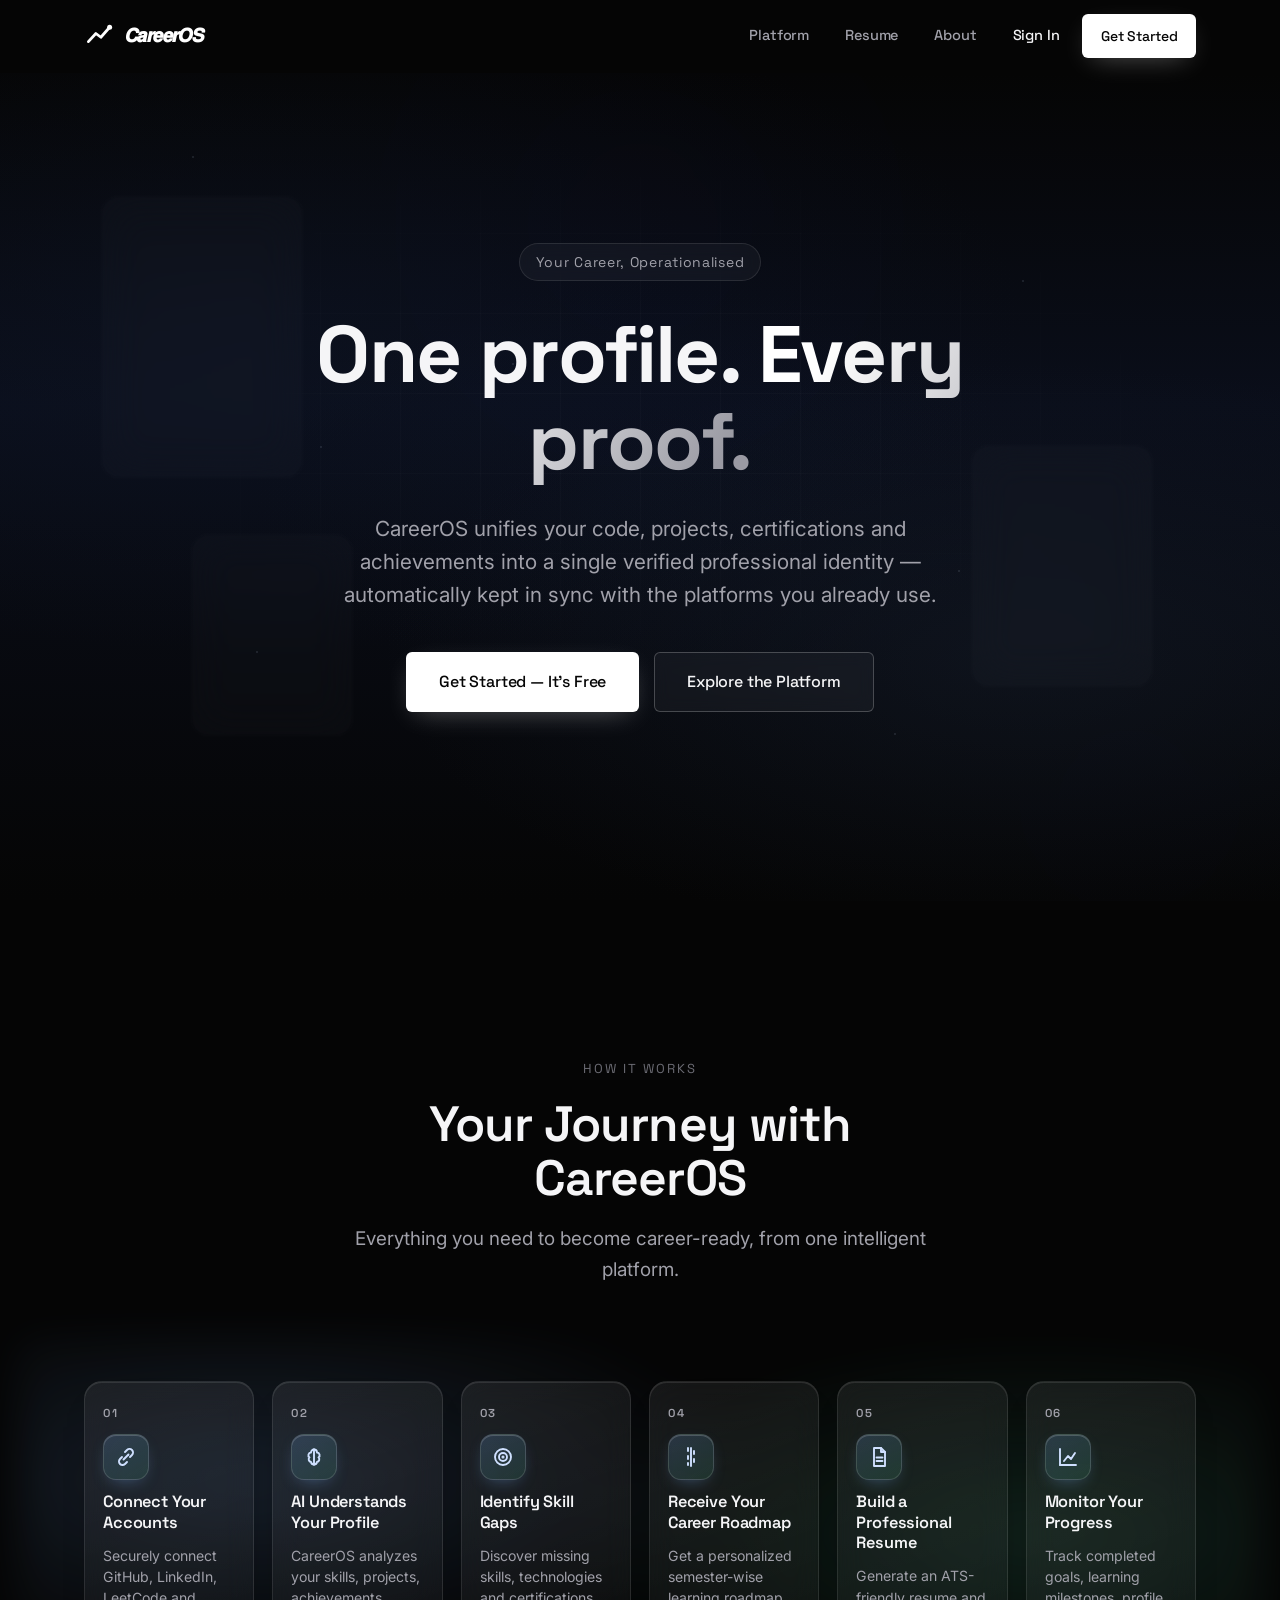
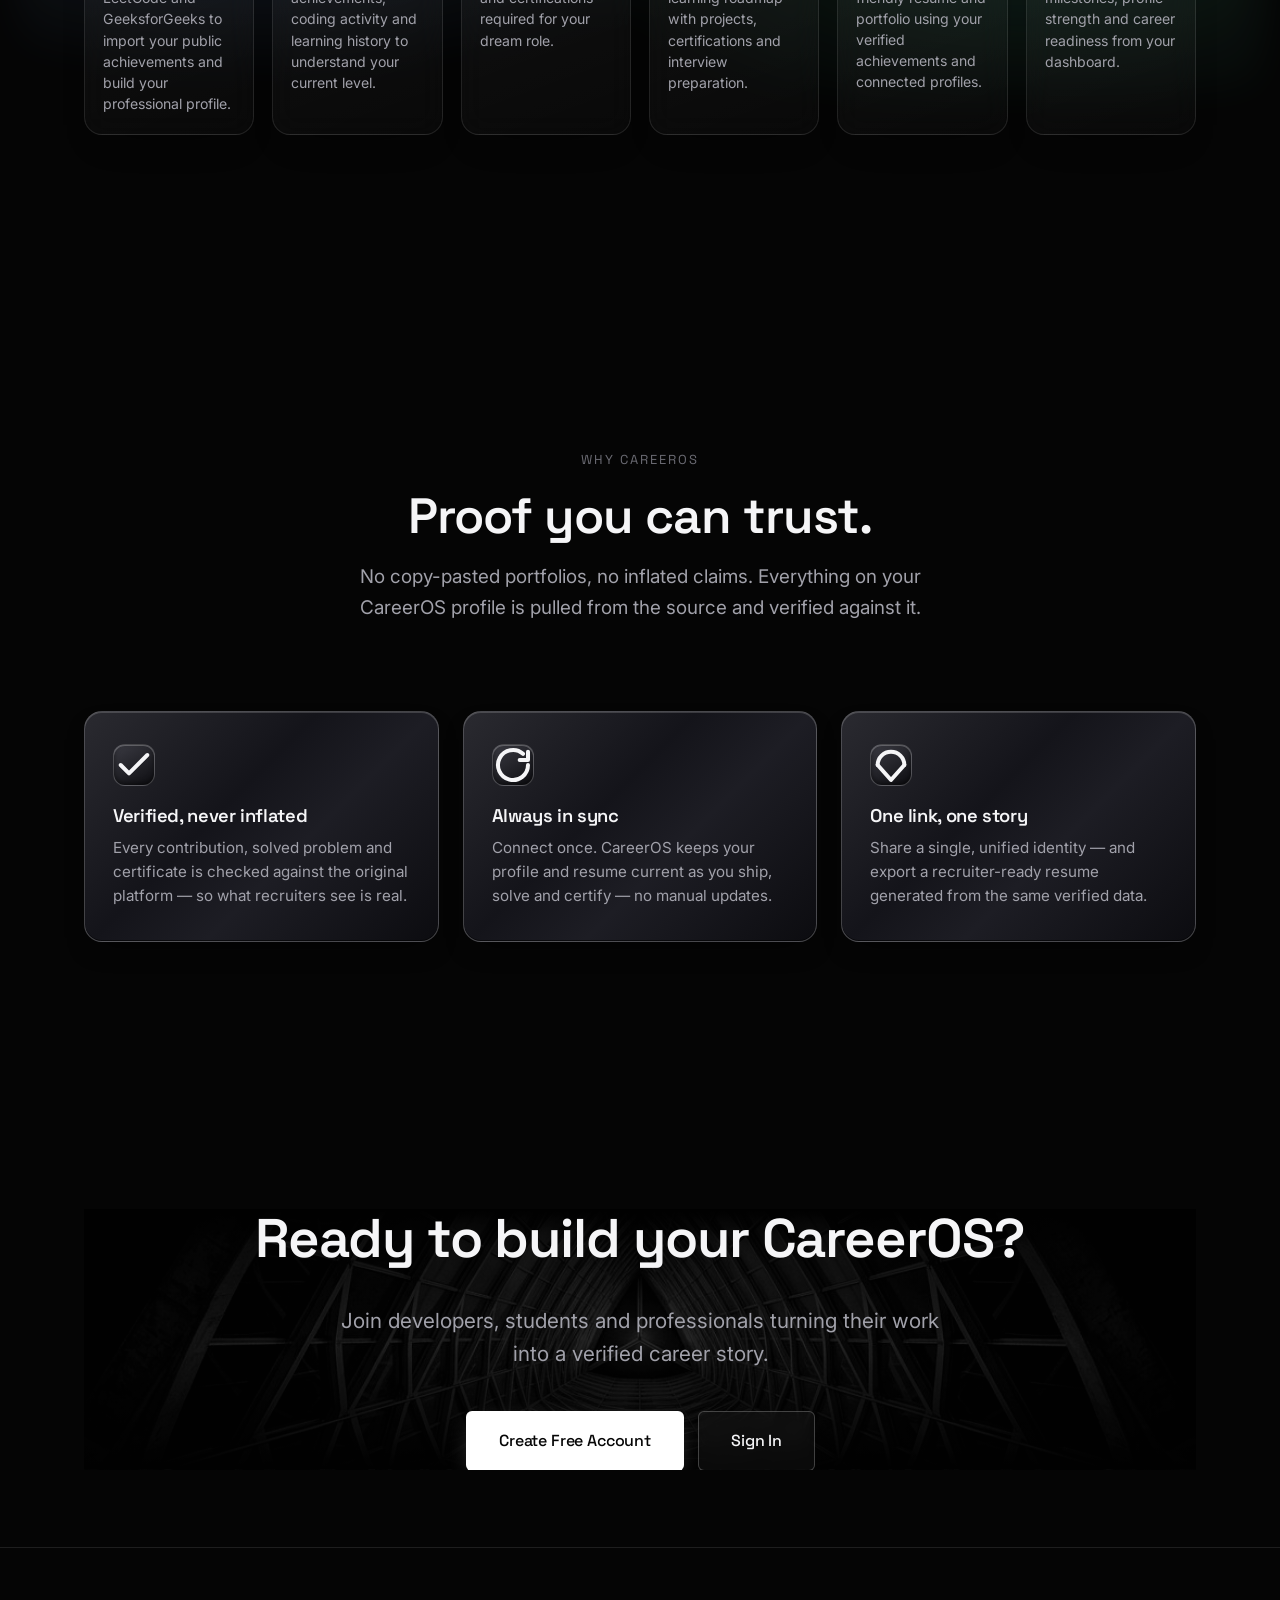
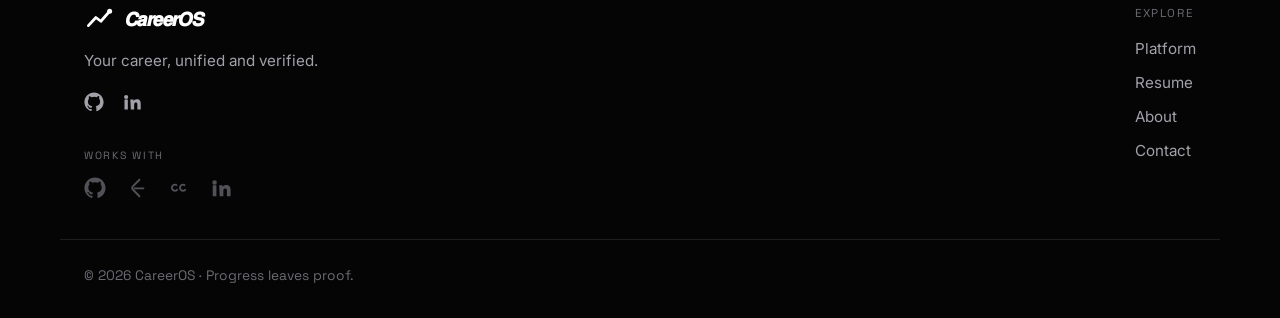
==== commit 9d667ae9: "Implement professional profile editing system with inline editing and validation" ====
--- a/index.html
+++ b/index.html
@@ -55,87 +55,29 @@
     <section class="hero">
       <div class="hero__bg" aria-hidden="true">
         <!-- Layer 1: Dark gradient base -->
-        <div class="hero__gradient"></div>
-        
-        <!-- Layer 2: Soft mesh glow -->
-        <div class="hero__mesh-glow hero__mesh-glow--blue"></div>
-        <div class="hero__mesh-glow hero__mesh-glow--violet"></div>
-        
-        <!-- Layer 3: Career Constellation -->
-        <svg class="hero__constellation" viewBox="0 0 1440 900" preserveAspectRatio="xMidYMid slice" aria-hidden="true">
-          <defs>
-            <linearGradient id="constellationGradient" x1="0%" y1="0%" x2="100%" y2="100%">
-              <stop offset="0%" style="stop-color:rgba(148, 163, 184, 0.12)"/>
-              <stop offset="50%" style="stop-color:rgba(99, 102, 241, 0.10)"/>
-              <stop offset="100%" style="stop-color:rgba(148, 163, 184, 0.06)"/>
-            </linearGradient>
-            <radialGradient id="nodeGlow" cx="50%" cy="50%" r="50%">
-              <stop offset="0%" style="stop-color:rgba(99, 102, 241, 0.6)"/>
-              <stop offset="100%" style="stop-color:rgba(99, 102, 241, 0)"/>
-            </radialGradient>
-          </defs>
-          <g class="constellation-lines" stroke="url(#constellationGradient)" stroke-width="0.6" fill="none">
-            <!-- Career constellation connections -->
-            <path d="M200,150 Q280,200 350,180 T500,220" />
-            <path d="M350,180 Q420,280 380,350 T450,450" />
-            <path d="M500,220 Q580,300 550,380 T650,500" />
-            <path d="M380,350 Q480,420 550,380" />
-            <path d="M450,450 Q520,520 650,500 T800,550" />
-            <path d="M650,500 Q750,450 850,480 T950,420" />
-            <path d="M800,550 Q900,600 950,420" />
-            <path d="M850,480 Q920,380 1000,350 T1100,280" />
-            <path d="M950,420 Q1020,480 1100,280" />
-            <path d="M1000,350 Q1080,280 1150,200 T1250,150" />
-            <path d="M1100,280 Q1180,200 1250,150" />
-          </g>
-          <g class="constellation-nodes">
-            <circle cx="200" cy="150" r="4" fill="url(#nodeGlow)" class="constellation-node constellation-node--1"/>
-            <circle cx="350" cy="180" r="5" fill="url(#nodeGlow)" class="constellation-node constellation-node--2"/>
-            <circle cx="500" cy="220" r="4" fill="url(#nodeGlow)" class="constellation-node constellation-node--3"/>
-            <circle cx="380" cy="350" r="6" fill="url(#nodeGlow)" class="constellation-node constellation-node--4"/>
-            <circle cx="450" cy="450" r="4" fill="url(#nodeGlow)" class="constellation-node constellation-node--5"/>
-            <circle cx="550" cy="380" r="5" fill="url(#nodeGlow)" class="constellation-node constellation-node--6"/>
-            <circle cx="650" cy="500" r="6" fill="url(#nodeGlow)" class="constellation-node constellation-node--7"/>
-            <circle cx="800" cy="550" r="4" fill="url(#nodeGlow)" class="constellation-node constellation-node--8"/>
-            <circle cx="850" cy="480" r="5" fill="url(#nodeGlow)" class="constellation-node constellation-node--9"/>
-            <circle cx="950" cy="420" r="6" fill="url(#nodeGlow)" class="constellation-node constellation-node--10"/>
-            <circle cx="1000" cy="350" r="4" fill="url(#nodeGlow)" class="constellation-node constellation-node--11"/>
-            <circle cx="1100" cy="280" r="5" fill="url(#nodeGlow)" class="constellation-node constellation-node--12"/>
-            <circle cx="1150" cy="200" r="4" fill="url(#nodeGlow)" class="constellation-node constellation-node--13"/>
-            <circle cx="1250" cy="150" r="5" fill="url(#nodeGlow)" class="constellation-node constellation-node--14"/>
-          </g>
-        </svg>
-        
-        <!-- Layer 4: Career Flow Lines -->
-        <svg class="hero__flow-lines" viewBox="0 0 1440 900" preserveAspectRatio="xMidYMid slice" aria-hidden="true">
-          <defs>
-            <linearGradient id="flowGradient1" x1="0%" y1="0%" x2="100%" y2="0%">
-              <stop offset="0%" style="stop-color:rgba(99, 102, 241, 0.08)"/>
-              <stop offset="100%" style="stop-color:rgba(99, 102, 241, 0)"/>
-            </linearGradient>
-            <linearGradient id="flowGradient2" x1="100%" y1="0%" x2="0%" y2="0%">
-              <stop offset="0%" style="stop-color:rgba(139, 92, 246, 0.06)"/>
-              <stop offset="100%" style="stop-color:rgba(139, 92, 246, 0)"/>
-            </linearGradient>
-          </defs>
-          <g fill="none" stroke-width="1.5">
-            <path d="M-50,600 Q200,550 400,580 T800,520 T1200,560 T1500,500" stroke="url(#flowGradient1)" class="flow-line flow-line--1"/>
-            <path d="M-50,650 Q250,700 500,660 T900,720 T1300,680 T1500,750" stroke="url(#flowGradient2)" class="flow-line flow-line--2"/>
-            <path d="M-50,300 Q300,250 600,280 T1000,220 T1400,260 T1500,200" stroke="url(#flowGradient1)" class="flow-line flow-line--3"/>
-          </g>
-        </svg>
-        
-        <!-- Layer 5: Floating Glass Cards -->
-        <div class="hero__glass-cards">
-          <div class="glass-card glass-card--1">AI</div>
-          <div class="glass-card glass-card--2">Resume</div>
-          <div class="glass-card glass-card--3">Portfolio</div>
-          <div class="glass-card glass-card--4">Skills</div>
-          <div class="glass-card glass-card--5">Projects</div>
-        </div>
-        
-        <!-- Layer 6: Soft animated light -->
-        <div class="hero__ambient-light"></div>
+        <div class="premium-bg__gradient"></div>
+        
+        <!-- Layer 2: Soft radial glows -->
+        <div class="premium-bg__glow premium-bg__glow--blue"></div>
+        <div class="premium-bg__glow premium-bg__glow--violet"></div>
+        
+        <!-- Layer 3: Extremely subtle grid -->
+        <div class="premium-bg__grid"></div>
+        
+        <!-- Layer 4: Floating glass panels (edges only) -->
+        <div class="premium-bg__glass premium-bg__glass--1"></div>
+        <div class="premium-bg__glass premium-bg__glass--2"></div>
+        <div class="premium-bg__glass premium-bg__glass--3"></div>
+        
+        <!-- Layer 5: Subtle particles -->
+        <div class="premium-bg__particle premium-bg__particle--1"></div>
+        <div class="premium-bg__particle premium-bg__particle--2"></div>
+        <div class="premium-bg__particle premium-bg__particle--3"></div>
+        <div class="premium-bg__particle premium-bg__particle--4"></div>
+        <div class="premium-bg__particle premium-bg__particle--5"></div>
+        <div class="premium-bg__particle premium-bg__particle--6"></div>
+        <div class="premium-bg__particle premium-bg__particle--7"></div>
+        <div class="premium-bg__particle premium-bg__particle--8"></div>
       </div>
 
       <div class="container hero__inner">
--- a/css/style.css
+++ b/css/style.css
@@ -259,6 +259,150 @@
 }
 .mobile-menu__link:active { color: var(--text); }
 .mobile-menu__cta { margin-top: 22px; width: 100%; }
+
+/* ============================================================
+   UNIFIED PREMIUM BACKGROUND SYSTEM
+   5-layer structure for consistent design language
+   ============================================================ */
+
+/* Layer 1: Dark gradient base (Near Black, Deep Navy, Slate) */
+.premium-bg__gradient {
+  position: absolute; inset: 0;
+  background:
+    radial-gradient(ellipse 120% 80% at 20% 30%, rgba(15, 23, 42, 0.4) 0%, transparent 50%),
+    radial-gradient(ellipse 100% 70% at 80% 70%, rgba(30, 41, 59, 0.3) 0%, transparent 50%),
+    radial-gradient(ellipse 60% 50% at 50% 50%, rgba(15, 23, 42, 0.2) 0%, transparent 50%),
+    linear-gradient(180deg, #050505 0%, #0a0e1a 40%, #050505 100%);
+}
+
+/* Layer 2: One large blurred radial glow (very low opacity) */
+.premium-bg__glow {
+  position: absolute;
+  border-radius: 50%;
+  filter: blur(120px);
+  opacity: 0.15;
+  animation: premiumGlowBreath 12s ease-in-out infinite;
+}
+.premium-bg__glow--blue {
+  width: 700px; height: 700px;
+  top: -200px; left: 50%;
+  transform: translateX(-50%);
+  background: radial-gradient(circle, rgba(99, 102, 241, 0.12), transparent 70%);
+}
+.premium-bg__glow--violet {
+  width: 500px; height: 500px;
+  bottom: -150px; right: -100px;
+  background: radial-gradient(circle, rgba(139, 92, 246, 0.08), transparent 70%);
+  animation-delay: -6s;
+}
+
+/* Layer 3: Extremely subtle grid (almost invisible) */
+.premium-bg__grid {
+  position: absolute; inset: 0;
+  background-image:
+    linear-gradient(rgba(255, 255, 255, 0.02) 1px, transparent 1px),
+    linear-gradient(90deg, rgba(255, 255, 255, 0.02) 1px, transparent 1px);
+  background-size: 80px 80px;
+  mask-image: radial-gradient(ellipse 70% 50% at 50% 40%, #000 20%, transparent 70%);
+  -webkit-mask-image: radial-gradient(ellipse 70% 50% at 50% 40%, #000 20%, transparent 70%);
+}
+
+/* Layer 4: Floating glass panels (2-4, no text/icons) */
+.premium-bg__glass {
+  position: absolute;
+  border-radius: 16px;
+  background: rgba(255, 255, 255, 0.02);
+  border: 1px solid rgba(255, 255, 255, 0.03);
+  backdrop-filter: blur(20px);
+  -webkit-backdrop-filter: blur(20px);
+  filter: blur(2px);
+  animation: premiumGlassFloat 20s ease-in-out infinite;
+}
+.premium-bg__glass--1 {
+  width: 200px; height: 280px;
+  top: 15%; left: 8%;
+  animation-delay: 0s;
+}
+.premium-bg__glass--2 {
+  width: 180px; height: 240px;
+  top: 45%; right: 10%;
+  animation-delay: -7s;
+}
+.premium-bg__glass--3 {
+  width: 160px; height: 200px;
+  bottom: 20%; left: 15%;
+  animation-delay: -14s;
+}
+
+/* Layer 5: Very subtle floating particles (5-8, slow movement) */
+.premium-bg__particle {
+  position: absolute;
+  width: 2px; height: 2px;
+  border-radius: 50%;
+  background: rgba(148, 163, 184, 0.2);
+  animation: premiumParticleFloat 25s linear infinite;
+}
+.premium-bg__particle--1 { top: 10%; left: 15%; animation-delay: 0s; }
+.premium-bg__particle--2 { top: 25%; right: 20%; animation-delay: -5s; }
+.premium-bg__particle--3 { top: 45%; left: 25%; animation-delay: -10s; }
+.premium-bg__particle--4 { top: 60%; right: 25%; animation-delay: -15s; }
+.premium-bg__particle--5 { bottom: 30%; left: 20%; animation-delay: -8s; }
+.premium-bg__particle--6 { bottom: 20%; right: 30%; animation-delay: -12s; }
+.premium-bg__particle--7 { top: 35%; left: 40%; animation-delay: -3s; }
+.premium-bg__particle--8 { top: 55%; right: 35%; animation-delay: -7s; }
+
+/* Premium animations - slow and expensive */
+@keyframes premiumGlowBreath {
+  0%, 100% { opacity: 0.15; transform: translateX(-50%) scale(1); }
+  50% { opacity: 0.22; transform: translateX(-50%) scale(1.05); }
+}
+@keyframes premiumGlassFloat {
+  0%, 100% { transform: translateY(0) rotate(0deg); }
+  25% { transform: translateY(-6px) rotate(0.3deg); }
+  50% { transform: translateY(-10px) rotate(0deg); }
+  75% { transform: translateY(-4px) rotate(-0.3deg); }
+}
+@keyframes premiumParticleFloat {
+  0% { transform: translate(0, 0); opacity: 0; }
+  10% { opacity: 0.2; }
+  90% { opacity: 0.2; }
+  100% { transform: translate(50px, -100px); opacity: 0; }
+}
+
+/* Mobile responsiveness - simplify decorative layers */
+@media (max-width: 768px) {
+  .premium-bg__glow--blue {
+    width: 500px; height: 500px;
+    top: -150px;
+  }
+  .premium-bg__glow--violet {
+    width: 350px; height: 350px;
+    bottom: -100px; right: -80px;
+  }
+  .premium-bg__glass {
+    opacity: 0.5;
+  }
+  .premium-bg__particle {
+    opacity: 0.3;
+  }
+}
+
+@media (max-width: 480px) {
+  .premium-bg__glow--blue {
+    width: 400px; height: 400px;
+    top: -120px;
+  }
+  .premium-bg__glow--violet {
+    width: 280px; height: 280px;
+    bottom: -80px; right: -60px;
+  }
+  .premium-bg__glass {
+    display: none;
+  }
+  .premium-bg__particle {
+    opacity: 0.2;
+  }
+}
 
 /* ============================================================
    HERO — Career Universe multi-layer background
@@ -3092,4 +3236,308 @@
 }
 .profile-empty {
   margin: 0; font-size: 0.9rem; color: var(--text-dim); line-height: 1.5;
+}
+
+/* ============================================================
+   PROFILE EDIT MODE
+   ============================================================ */
+
+/* Edit button in section header - hidden by default */
+.profile-section__edit-btn {
+  display: none;
+  width: 32px; height: 32px;
+  padding: 6px;
+  border-radius: 8px;
+  background: transparent;
+  border: 1px solid var(--border);
+  color: var(--text-muted);
+  cursor: pointer;
+  transition: all 0.2s var(--ease);
+}
+.profile-section__edit-btn:hover {
+  background: var(--surface-2);
+  border-color: var(--border-strong);
+  color: var(--text);
+}
+.profile-section__edit-btn svg {
+  width: 16px; height: 16px;
+}
+
+/* Show edit buttons when in edit mode */
+body.is-editing .profile-section__edit-btn {
+  display: flex;
+  align-items: center;
+  justify-content: center;
+}
+
+/* Edit inputs - completely hidden by default */
+.profile-field__input,
+.profile-tags__editor,
+.profile-bio__input {
+  display: none !important;
+  opacity: 0;
+  visibility: hidden;
+}
+
+/* Show inputs when section is being edited - keep value visible */
+.profile-field.is-editing .profile-field__label {
+  display: block !important;
+  margin-bottom: 6px;
+}
+.profile-field.is-editing .profile-field__value {
+  display: block !important;
+  margin-bottom: 8px;
+  padding: 8px 12px;
+  border-radius: 6px;
+  background: rgba(255, 255, 255, 0.02);
+  border: 1px dashed var(--border);
+  color: var(--text-muted);
+  font-size: 0.85rem;
+}
+.profile-field.is-editing .profile-field__input {
+  display: block !important;
+  opacity: 1;
+  visibility: visible;
+}
+
+/* Tag input styling - completely hidden by default */
+.profile-tags__editor {
+  display: none !important;
+  opacity: 0;
+  visibility: hidden;
+}
+.profile-tags.is-editing .profile-empty {
+  display: none !important;
+}
+.profile-tags.is-editing .profile-tags__editor {
+  display: block !important;
+  opacity: 1;
+  visibility: visible;
+}
+/* Show current tags when editing */
+.profile-tags.is-editing .profile-tags__list {
+  margin-bottom: 12px;
+  padding: 12px;
+  border-radius: 6px;
+  background: rgba(255, 255, 255, 0.02);
+  border: 1px dashed var(--border);
+}
+
+/* Bio input styling - completely hidden by default */
+.profile-bio__input {
+  display: none !important;
+  opacity: 0;
+  visibility: hidden;
+}
+.profile-bio.is-editing .profile-bio__text {
+  display: block !important;
+  margin-bottom: 12px;
+  padding: 12px;
+  border-radius: 6px;
+  background: rgba(255, 255, 255, 0.02);
+  border: 1px dashed var(--border);
+  color: var(--text-muted);
+  font-size: 0.9rem;
+  line-height: 1.5;
+}
+.profile-bio.is-editing .profile-bio__input {
+  display: block !important;
+  opacity: 1;
+  visibility: visible;
+}
+
+/* Input styling - CareerOS dark theme */
+.profile-field__input,
+.profile-tags__input,
+.profile-bio__input {
+  width: 100%;
+  padding: 12px 16px;
+  border-radius: 10px;
+  background: rgba(255, 255, 255, 0.03);
+  border: 1px solid var(--border);
+  color: var(--text);
+  font-family: var(--font-body);
+  font-size: 0.95rem;
+  transition: all 0.2s var(--ease);
+  backdrop-filter: blur(10px);
+  -webkit-backdrop-filter: blur(10px);
+}
+.profile-field__input:focus,
+.profile-tags__input:focus,
+.profile-bio__input:focus {
+  outline: none;
+  border-color: var(--border-strong);
+  background: rgba(255, 255, 255, 0.06);
+  box-shadow: 0 0 0 3px rgba(255, 255, 255, 0.04);
+}
+.profile-field__input::placeholder,
+.profile-tags__input::placeholder,
+.profile-bio__input::placeholder {
+  color: var(--text-dim);
+}
+.profile-field__input option {
+  background: #0c0c0e;
+  color: var(--text);
+}
+
+/* Select dropdown styling */
+.profile-field__input[type="select"],
+select.profile-field__input {
+  appearance: none;
+  background-image: url("data:image/svg+xml,%3Csvg xmlns='http://www.w3.org/2000/svg' width='16' height='16' viewBox='0 0 24 24' fill='none' stroke='%23a1a1aa' stroke-width='2' stroke-linecap='round' stroke-linejoin='round'%3E%3Cpolyline points='6 9 12 15 18 9'%3E%3C/polyline%3E%3C/svg%3E");
+  background-repeat: no-repeat;
+  background-position: right 12px center;
+  padding-right: 40px;
+  cursor: pointer;
+}
+
+/* Tag input container */
+.profile-tags__editor {
+  display: flex;
+  flex-direction: column;
+  gap: 12px;
+}
+.profile-tags__input {
+  width: 100%;
+}
+.profile-tags__list {
+  display: flex;
+  flex-wrap: wrap;
+  gap: 8px;
+}
+
+/* Tag styling */
+.profile-tag {
+  display: inline-flex;
+  align-items: center;
+  gap: 6px;
+  padding: 6px 12px;
+  border-radius: 8px;
+  background: rgba(99, 102, 241, 0.15);
+  border: 1px solid rgba(99, 102, 241, 0.3);
+  color: var(--text);
+  font-size: 0.85rem;
+  font-weight: 500;
+}
+.profile-tag__remove {
+  display: flex;
+  align-items: center;
+  justify-content: center;
+  width: 16px; height: 16px;
+  border-radius: 4px;
+  background: transparent;
+  border: none;
+  color: var(--text-muted);
+  cursor: pointer;
+  transition: all 0.15s ease;
+}
+.profile-tag__remove:hover {
+  background: rgba(255, 255, 255, 0.1);
+  color: var(--text);
+}
+.profile-tag__remove svg {
+  width: 12px; height: 12px;
+}
+
+/* Bio textarea */
+.profile-bio__input {
+  resize: vertical;
+  min-height: 100px;
+  line-height: 1.6;
+}
+
+/* Disabled inputs */
+.profile-field__input:disabled {
+  opacity: 0.5;
+  cursor: not-allowed;
+  background: rgba(255, 255, 255, 0.02);
+}
+
+/* Success notification */
+.profile-save-notification {
+  position: fixed;
+  bottom: 24px;
+  right: 24px;
+  padding: 14px 20px;
+  border-radius: 10px;
+  background: rgba(74, 222, 128, 0.15);
+  border: 1px solid rgba(74, 222, 128, 0.4);
+  color: #4ade80;
+  font-size: 0.9rem;
+  font-weight: 500;
+  backdrop-filter: blur(10px);
+  -webkit-backdrop-filter: blur(10px);
+  transform: translateY(100px);
+  opacity: 0;
+  transition: all 0.3s var(--ease);
+  z-index: 1000;
+}
+.profile-save-notification.is-visible {
+  transform: translateY(0);
+  opacity: 1;
+}
+
+/* Unsaved changes dialog */
+.profile-unsaved-dialog {
+  position: fixed;
+  inset: 0;
+  z-index: 2000;
+  display: flex;
+  align-items: center;
+  justify-content: center;
+  padding: 24px;
+  background: rgba(0, 0, 0, 0.7);
+  backdrop-filter: blur(8px);
+  -webkit-backdrop-filter: blur(8px);
+  opacity: 0;
+  visibility: hidden;
+  transition: all 0.2s var(--ease);
+}
+.profile-unsaved-dialog.is-visible {
+  opacity: 1;
+  visibility: visible;
+}
+.profile-unsaved-dialog__content {
+  width: 100%;
+  max-width: 400px;
+  padding: 28px;
+  border-radius: 16px;
+  background: var(--bg-elev);
+  border: 1px solid var(--border);
+  box-shadow: var(--shadow);
+}
+.profile-unsaved-dialog__title {
+  font-size: 1.2rem;
+  font-weight: 600;
+  margin: 0 0 12px;
+  color: var(--text);
+}
+.profile-unsaved-dialog__text {
+  font-size: 0.95rem;
+  color: var(--text-muted);
+  margin: 0 0 24px;
+  line-height: 1.5;
+}
+.profile-unsaved-dialog__actions {
+  display: flex;
+  gap: 12px;
+  justify-content: flex-end;
+}
+
+/* Mobile responsiveness for edit mode */
+@media (max-width: 768px) {
+  .profile-save-notification {
+    bottom: 16px;
+    right: 16px;
+    left: 16px;
+  }
+  .profile-unsaved-dialog__content {
+    padding: 20px;
+  }
+  .profile-unsaved-dialog__actions {
+    flex-direction: column;
+  }
+  .profile-unsaved-dialog__actions .btn {
+    width: 100%;
+  }
 }
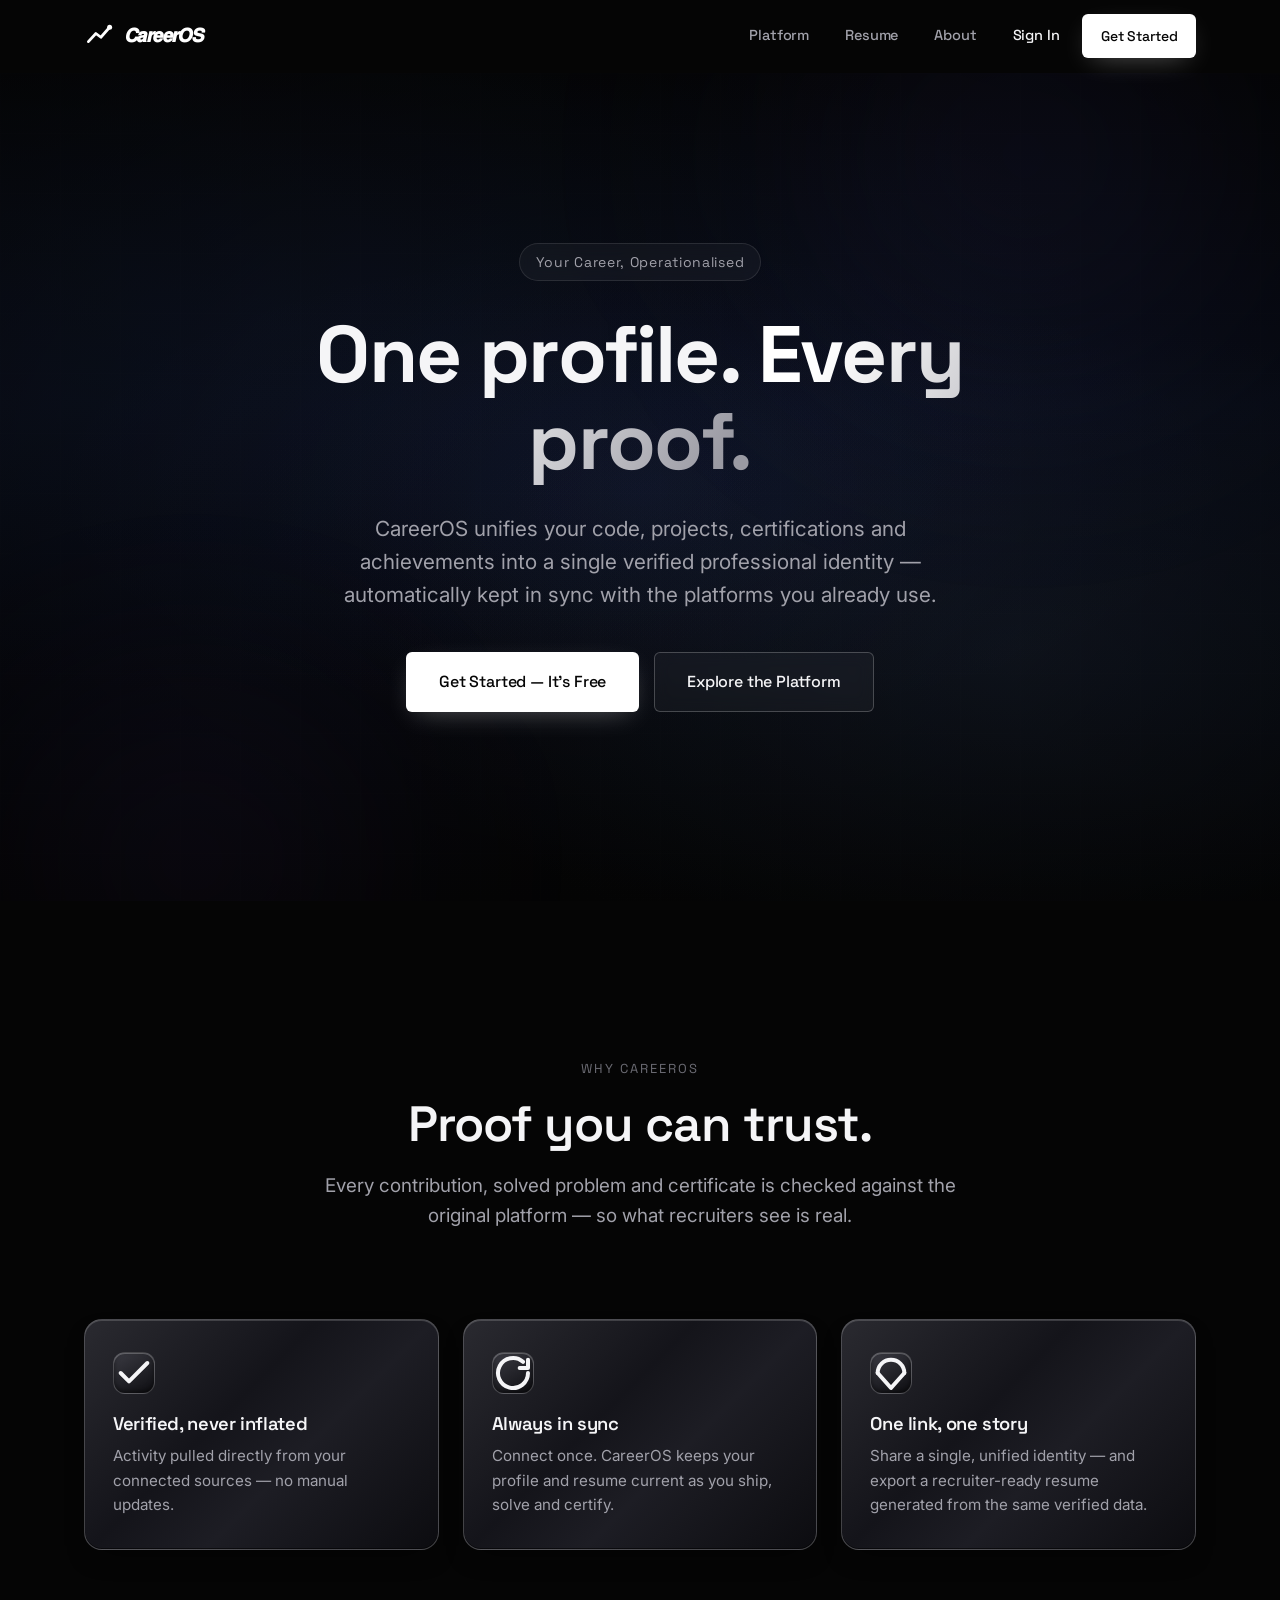
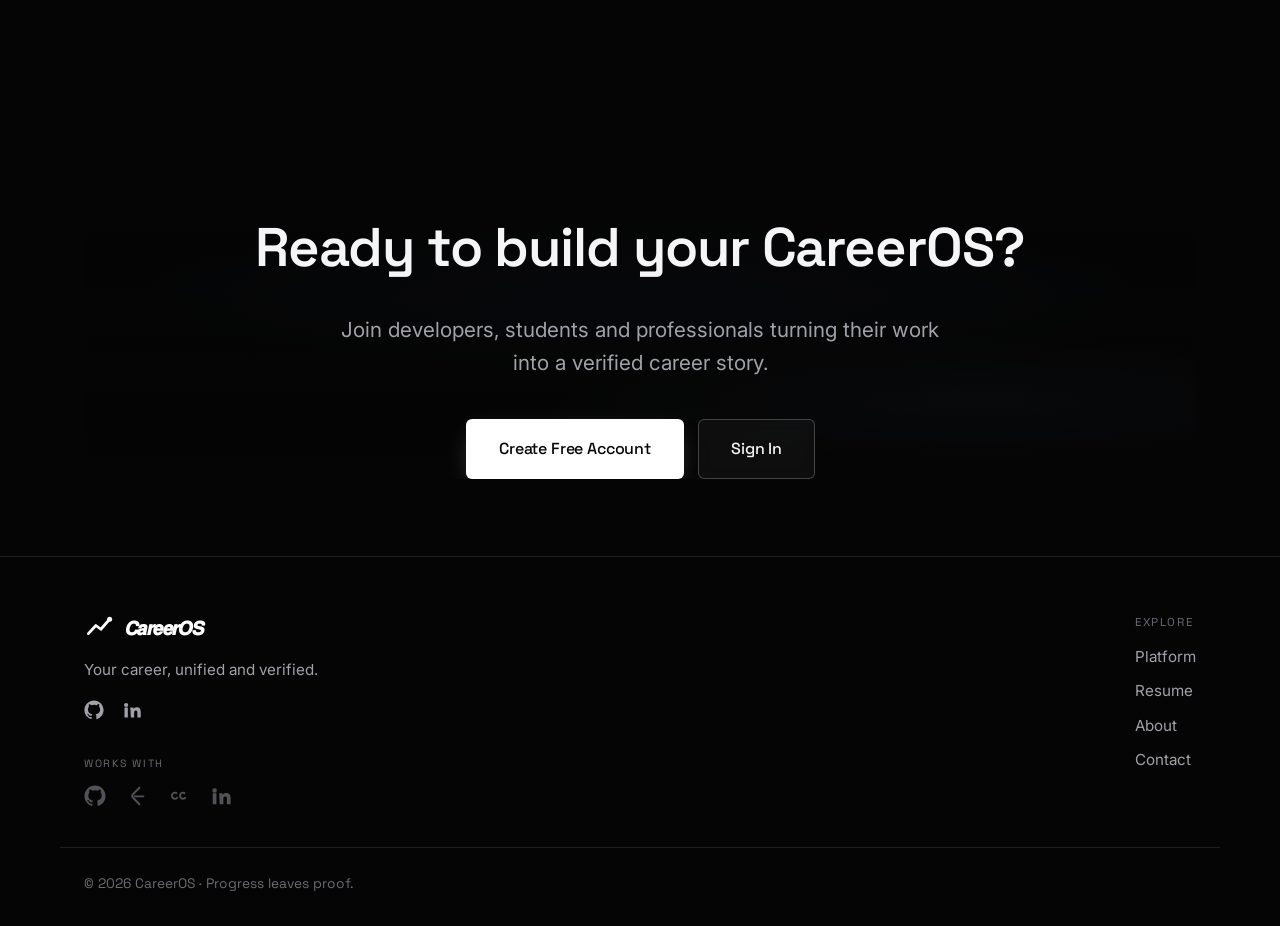
==== commit 1d6ae391: "Complete production cleanup, UI audit, navigation consistency, and design system refinement" ====
--- a/index.html
+++ b/index.html
@@ -54,30 +54,18 @@
   <main>
     <section class="hero">
       <div class="hero__bg" aria-hidden="true">
-        <!-- Layer 1: Dark gradient base -->
-        <div class="premium-bg__gradient"></div>
-        
-        <!-- Layer 2: Soft radial glows -->
-        <div class="premium-bg__glow premium-bg__glow--blue"></div>
-        <div class="premium-bg__glow premium-bg__glow--violet"></div>
-        
-        <!-- Layer 3: Extremely subtle grid -->
-        <div class="premium-bg__grid"></div>
-        
-        <!-- Layer 4: Floating glass panels (edges only) -->
-        <div class="premium-bg__glass premium-bg__glass--1"></div>
-        <div class="premium-bg__glass premium-bg__glass--2"></div>
-        <div class="premium-bg__glass premium-bg__glass--3"></div>
-        
-        <!-- Layer 5: Subtle particles -->
-        <div class="premium-bg__particle premium-bg__particle--1"></div>
-        <div class="premium-bg__particle premium-bg__particle--2"></div>
-        <div class="premium-bg__particle premium-bg__particle--3"></div>
-        <div class="premium-bg__particle premium-bg__particle--4"></div>
-        <div class="premium-bg__particle premium-bg__particle--5"></div>
-        <div class="premium-bg__particle premium-bg__particle--6"></div>
-        <div class="premium-bg__particle premium-bg__particle--7"></div>
-        <div class="premium-bg__particle premium-bg__particle--8"></div>
+        <!-- Layer 1: Dark gradient base (Near Black, Deep Navy, Slate) -->
+        <div class="dash-bg__gradient"></div>
+        <!-- Layer 2: Large blurred blue glow (Top-right, very low opacity) -->
+        <div class="dash-bg__glow dash-bg__glow--blue"></div>
+        <!-- Layer 3: Soft violet glow (Bottom-left, low opacity) -->
+        <div class="dash-bg__glow dash-bg__glow--violet"></div>
+        <!-- Layer 4: Extremely subtle animated grid (Almost invisible, very thin lines) -->
+        <div class="dash-bg__grid"></div>
+        <!-- Layer 5: Very soft animated light sweep (Slow, barely noticeable) -->
+        <div class="dash-bg__sweep"></div>
+        <!-- Layer 6: Gentle vignette (Keep focus on content) -->
+        <div class="dash-bg__vignette"></div>
       </div>
 
       <div class="container hero__inner">
@@ -95,87 +83,6 @@
       </div>
     </section>
 
-    <!-- YOUR JOURNEY WITH CAREEROS -->
-
-    <section class="section" id="how">
-      <div class="container">
-        <header class="section__head reveal">
-          <span class="section__kicker">How it works</span>
-          <h2 class="section__title">Your Journey with CareerOS</h2>
-          <p class="section__lede">
-            Everything you need to become career-ready, from one intelligent platform.
-          </p>
-        </header>
-
-        <div class="journey reveal" data-delay="1">
-          <span class="journey__glow" aria-hidden="true"></span>
-          <ol class="journey__track">
-
-            <li class="journey-card reveal" data-delay="1">
-              <span class="journey-card__line" aria-hidden="true"></span>
-              <span class="journey-card__step">01</span>
-              <span class="journey-card__icon">
-                <svg viewBox="0 0 24 24" fill="none" stroke="currentColor" stroke-width="1.9" stroke-linecap="round" stroke-linejoin="round" aria-hidden="true"><path d="M9.5 14.5 14.5 9.5"/><path d="M8 12 6 14a3.5 3.5 0 0 0 5 5l2-2"/><path d="M16 12l2-2a3.5 3.5 0 0 0-5-5l-2 2"/></svg>
-              </span>
-              <h3 class="journey-card__title">Connect Your Accounts</h3>
-              <p class="journey-card__desc">Securely connect GitHub, LinkedIn, LeetCode and GeeksforGeeks to import your public achievements and build your professional profile.</p>
-            </li>
-
-            <li class="journey-card reveal" data-delay="2">
-              <span class="journey-card__line" aria-hidden="true"></span>
-              <span class="journey-card__step">02</span>
-              <span class="journey-card__icon">
-                <svg viewBox="0 0 24 24" fill="none" stroke="currentColor" stroke-width="1.9" stroke-linecap="round" stroke-linejoin="round" aria-hidden="true"><path d="M12 4.5a3 3 0 0 0-3 3 2.7 2.7 0 0 0-1.5 4.9A2.7 2.7 0 0 0 9 17a3 3 0 0 0 3 2.5"/><path d="M12 4.5a3 3 0 0 1 3 3 2.7 2.7 0 0 1 1.5 4.9A2.7 2.7 0 0 1 15 17a3 3 0 0 1-3 2.5"/><path d="M12 4.5v15"/></svg>
-              </span>
-              <h3 class="journey-card__title">AI Understands Your Profile</h3>
-              <p class="journey-card__desc">CareerOS analyzes your skills, projects, achievements, coding activity and learning history to understand your current level.</p>
-            </li>
-
-            <li class="journey-card reveal" data-delay="3">
-              <span class="journey-card__line" aria-hidden="true"></span>
-              <span class="journey-card__step">03</span>
-              <span class="journey-card__icon">
-                <svg viewBox="0 0 24 24" fill="none" stroke="currentColor" stroke-width="1.9" stroke-linecap="round" stroke-linejoin="round" aria-hidden="true"><circle cx="12" cy="12" r="8"/><circle cx="12" cy="12" r="4"/><circle cx="12" cy="12" r="0.6" fill="currentColor"/></svg>
-              </span>
-              <h3 class="journey-card__title">Identify Skill Gaps</h3>
-              <p class="journey-card__desc">Discover missing skills, technologies and certifications required for your dream role.</p>
-            </li>
-
-            <li class="journey-card reveal" data-delay="1">
-              <span class="journey-card__line" aria-hidden="true"></span>
-              <span class="journey-card__step">04</span>
-              <span class="journey-card__icon">
-                <svg viewBox="0 0 24 24" fill="none" stroke="currentColor" stroke-width="1.9" stroke-linecap="round" stroke-linejoin="round" aria-hidden="true"><path d="M12 3v18"/><path d="M9 3v3M15 6v3M9 11v3M15 14v3M9 18v2"/></svg>
-              </span>
-              <h3 class="journey-card__title">Receive Your Career Roadmap</h3>
-              <p class="journey-card__desc">Get a personalized semester-wise learning roadmap with projects, certifications and interview preparation.</p>
-            </li>
-
-            <li class="journey-card reveal" data-delay="2">
-              <span class="journey-card__line" aria-hidden="true"></span>
-              <span class="journey-card__step">05</span>
-              <span class="journey-card__icon">
-                <svg viewBox="0 0 24 24" fill="none" stroke="currentColor" stroke-width="1.9" stroke-linecap="round" stroke-linejoin="round" aria-hidden="true"><path d="M7 3h7l4 4v14H7z"/><path d="M14 3v4h4"/><path d="M9.5 12.5h6M9.5 16h6"/></svg>
-              </span>
-              <h3 class="journey-card__title">Build a Professional Resume</h3>
-              <p class="journey-card__desc">Generate an ATS-friendly resume and portfolio using your verified achievements and connected profiles.</p>
-            </li>
-
-            <li class="journey-card reveal" data-delay="3">
-              <span class="journey-card__step">06</span>
-              <span class="journey-card__icon">
-                <svg viewBox="0 0 24 24" fill="none" stroke="currentColor" stroke-width="1.9" stroke-linecap="round" stroke-linejoin="round" aria-hidden="true"><path d="M4 20V4"/><path d="M4 20h16"/><path d="M8 16l4-5 3 3 4-6"/></svg>
-              </span>
-              <h3 class="journey-card__title">Monitor Your Progress</h3>
-              <p class="journey-card__desc">Track completed goals, learning milestones, profile strength and career readiness from your dashboard.</p>
-            </li>
-
-          </ol>
-        </div>
-      </div>
-    </section>
-
-
     <!-- VALUE PROPS -->
     <section class="section">
       <div class="container">
@@ -183,8 +90,7 @@
           <span class="section__kicker">Why CareerOS</span>
           <h2 class="section__title">Proof you can trust.</h2>
           <p class="section__lede">
-            No copy-pasted portfolios, no inflated claims. Everything on your CareerOS profile is
-            pulled from the source and verified against it.
+            Every contribution, solved problem and certificate is checked against the original platform — so what recruiters see is real.
           </p>
         </header>
 
@@ -194,14 +100,14 @@
               <svg viewBox="0 0 24 24" fill="none" stroke="currentColor" stroke-width="2.4" stroke-linecap="round" stroke-linejoin="round" aria-hidden="true"><path d="M20 6 9 17l-5-5"/></svg>
             </span>
             <h3>Verified, never inflated</h3>
-            <p>Every contribution, solved problem and certificate is checked against the original platform — so what recruiters see is real.</p>
+            <p>Activity pulled directly from your connected sources — no manual updates.</p>
           </article>
           <article class="trust__item reveal" data-delay="1">
             <span class="trust__check">
               <svg viewBox="0 0 24 24" fill="none" stroke="currentColor" stroke-width="2.4" stroke-linecap="round" stroke-linejoin="round" aria-hidden="true"><path d="M21 12a9 9 0 1 1-3-6.7"/><path d="M21 4v5h-5"/></svg>
             </span>
             <h3>Always in sync</h3>
-            <p>Connect once. CareerOS keeps your profile and resume current as you ship, solve and certify — no manual updates.</p>
+            <p>Connect once. CareerOS keeps your profile and resume current as you ship, solve and certify.</p>
           </article>
           <article class="trust__item reveal" data-delay="2">
             <span class="trust__check">
--- a/css/style.css
+++ b/css/style.css
@@ -265,6 +265,12 @@
    5-layer structure for consistent design language
    ============================================================ */
 
+/* Background container positioning */
+.resume-bg,
+.platform-bg {
+  position: fixed; inset: 0; z-index: 0; pointer-events: none; overflow: hidden;
+}
+
 /* Layer 1: Dark gradient base (Near Black, Deep Navy, Slate) */
 .premium-bg__gradient {
   position: absolute; inset: 0;
@@ -417,199 +423,6 @@
 }
 .hero__bg { position: absolute; inset: 0; z-index: 0; pointer-events: none; }
 
-/* Layer 1: Dark gradient base */
-.hero__gradient {
-  position: absolute; inset: 0;
-  background:
-    radial-gradient(ellipse 130% 90% at 20% 30%, rgba(15, 23, 42, 0.5) 0%, transparent 50%),
-    radial-gradient(ellipse 100% 80% at 80% 70%, rgba(30, 41, 59, 0.4) 0%, transparent 50%),
-    radial-gradient(ellipse 60% 50% at 50% 50%, rgba(15, 23, 42, 0.3) 0%, transparent 50%),
-    linear-gradient(180deg, #050505 0%, #0a0e1a 40%, #050505 100%);
-}
-
-/* Layer 2: Soft mesh glow */
-.hero__mesh-glow {
-  position: absolute;
-  border-radius: 50%;
-  filter: blur(120px);
-  opacity: 0.25;
-  animation: breatheGlow 8s ease-in-out infinite;
-}
-.hero__mesh-glow--blue {
-  width: 700px; height: 700px;
-  top: -200px; left: 50%;
-  transform: translateX(-50%);
-  background: radial-gradient(circle, rgba(99, 102, 241, 0.15), transparent 70%);
-  animation-delay: 0s;
-}
-.hero__mesh-glow--violet {
-  width: 500px; height: 500px;
-  bottom: -150px; right: -100px;
-  background: radial-gradient(circle, rgba(139, 92, 246, 0.12), transparent 70%);
-  animation-delay: -4s;
-}
-
-/* Layer 3: Career Constellation */
-.hero__constellation {
-  position: absolute; inset: 0;
-  width: 100%; height: 100%;
-  opacity: 0.7;
-}
-.constellation-lines {
-  animation: pulseConstellation 10s ease-in-out infinite;
-}
-.constellation-node {
-  animation: twinkleNode 4s ease-in-out infinite;
-}
-.constellation-node--1 { animation-delay: 0s; }
-.constellation-node--2 { animation-delay: -0.5s; }
-.constellation-node--3 { animation-delay: -1s; }
-.constellation-node--4 { animation-delay: -1.5s; }
-.constellation-node--5 { animation-delay: -2s; }
-.constellation-node--6 { animation-delay: -2.5s; }
-.constellation-node--7 { animation-delay: -3s; }
-.constellation-node--8 { animation-delay: -3.5s; }
-.constellation-node--9 { animation-delay: -0.3s; }
-.constellation-node--10 { animation-delay: -0.8s; }
-.constellation-node--11 { animation-delay: -1.3s; }
-.constellation-node--12 { animation-delay: -1.8s; }
-.constellation-node--13 { animation-delay: -2.3s; }
-.constellation-node--14 { animation-delay: -2.8s; }
-
-/* Layer 4: Career Flow Lines */
-.hero__flow-lines {
-  position: absolute; inset: 0;
-  width: 100%; height: 100%;
-  opacity: 0.5;
-}
-.flow-line {
-  animation: flowPulse 12s ease-in-out infinite;
-}
-.flow-line--1 { animation-delay: 0s; }
-.flow-line--2 { animation-delay: -4s; }
-.flow-line--3 { animation-delay: -8s; }
-
-/* Layer 5: Floating Glass Cards */
-.hero__glass-cards {
-  position: absolute; inset: 0;
-}
-.glass-card {
-  position: absolute;
-  padding: 16px 24px;
-  border-radius: 12px;
-  background: rgba(255, 255, 255, 0.03);
-  border: 1px solid rgba(255, 255, 255, 0.06);
-  backdrop-filter: blur(20px);
-  -webkit-backdrop-filter: blur(20px);
-  font-family: var(--font-head);
-  font-size: 13px;
-  font-weight: 500;
-  color: rgba(255, 255, 255, 0.15);
-  letter-spacing: 0.05em;
-  filter: blur(3px);
-  animation: floatCard 15s ease-in-out infinite;
-}
-.glass-card--1 {
-  top: 20%; left: 10%;
-  animation-delay: 0s;
-}
-.glass-card--2 {
-  top: 35%; right: 12%;
-  animation-delay: -3s;
-}
-.glass-card--3 {
-  bottom: 30%; left: 15%;
-  animation-delay: -6s;
-}
-.glass-card--4 {
-  bottom: 40%; right: 18%;
-  animation-delay: -9s;
-}
-.glass-card--5 {
-  top: 55%; left: 8%;
-  animation-delay: -12s;
-}
-
-/* Layer 6: Soft animated light */
-.hero__ambient-light {
-  position: absolute; inset: 0;
-  background: radial-gradient(ellipse 60% 40% at 50% 45%, rgba(99, 102, 241, 0.03) 0%, transparent 60%);
-  animation: ambientShift 20s ease-in-out infinite;
-}
-
-/* Subtle animations */
-@keyframes breatheGlow {
-  0%, 100% { opacity: 0.25; transform: translateX(-50%) scale(1); }
-  50% { opacity: 0.35; transform: translateX(-50%) scale(1.05); }
-}
-@keyframes pulseConstellation {
-  0%, 100% { opacity: 0.6; }
-  50% { opacity: 0.8; }
-}
-@keyframes twinkleNode {
-  0%, 100% { opacity: 0.6; transform: scale(1); }
-  50% { opacity: 0.9; transform: scale(1.2); }
-}
-@keyframes flowPulse {
-  0%, 100% { opacity: 0.4; }
-  50% { opacity: 0.6; }
-}
-@keyframes floatCard {
-  0%, 100% { transform: translateY(0) rotate(0deg); }
-  25% { transform: translateY(-8px) rotate(0.5deg); }
-  50% { transform: translateY(-12px) rotate(0deg); }
-  75% { transform: translateY(-6px) rotate(-0.5deg); }
-}
-@keyframes ambientShift {
-  0%, 100% { opacity: 0.5; transform: scale(1); }
-  50% { opacity: 0.7; transform: scale(1.02); }
-}
-
-/* Mobile responsiveness - simplify background on small screens */
-@media (max-width: 768px) {
-  .hero__mesh-glow--blue {
-    width: 500px; height: 500px;
-    top: -150px;
-  }
-  .hero__mesh-glow--violet {
-    width: 350px; height: 350px;
-    bottom: -100px; right: -80px;
-  }
-  .hero__constellation {
-    opacity: 0.5;
-  }
-  .hero__flow-lines {
-    opacity: 0.3;
-  }
-  .glass-card {
-    filter: blur(4px);
-    opacity: 0.6;
-  }
-}
-
-@media (max-width: 480px) {
-  .hero__mesh-glow--blue {
-    width: 400px; height: 400px;
-    top: -120px;
-  }
-  .hero__mesh-glow--violet {
-    width: 280px; height: 280px;
-    bottom: -80px; right: -60px;
-  }
-  .hero__constellation {
-    opacity: 0.4;
-  }
-  .hero__flow-lines {
-    opacity: 0.2;
-  }
-  .hero__glass-cards {
-    display: none;
-  }
-  .hero__ambient-light {
-    opacity: 0.5;
-  }
-}
-
 .hero__inner { position: relative; z-index: 1; text-align: center; max-width: 880px; }
 .hero__title { font-size: clamp(2.4rem, 8.5vw, 5rem); font-weight: 700; }
 .hero__title-accent {
@@ -624,173 +437,6 @@
 }
 .hero__actions { display: flex; gap: 14px; justify-content: center; flex-wrap: wrap; margin-top: 40px; }
 
-
-
-/* ============================================================
-   YOUR JOURNEY TIMELINE
-   ============================================================ */
-.journey {
-  position: relative;
-  max-width: 1180px;
-  margin: 0 auto;
-  padding: 8px 0 4px;
-}
-.journey__glow {
-  position: absolute;
-  inset: -10% -6% auto -6%;
-  height: 360px;
-  background:
-    radial-gradient(60% 80% at 18% 40%, rgba(125,180,255,0.16), transparent 70%),
-    radial-gradient(55% 80% at 82% 55%, rgba(95,227,176,0.14), transparent 70%);
-  filter: blur(20px);
-  opacity: 0.9;
-  pointer-events: none;
-  z-index: 0;
-}
-.journey__track {
-  list-style: none;
-  margin: 0;
-  padding: 0;
-  position: relative;
-  z-index: 1;
-  display: grid;
-  grid-template-columns: repeat(6, 1fr);
-  gap: 18px;
-}
-
-/* Glassmorphism step card */
-.journey-card {
-  position: relative;
-  display: flex;
-  flex-direction: column;
-  gap: 12px;
-  padding: 22px 18px 20px;
-  border-radius: 18px;
-  background: linear-gradient(160deg, rgba(255,255,255,0.07), rgba(255,255,255,0.02));
-  -webkit-backdrop-filter: blur(14px);
-  backdrop-filter: blur(14px);
-  border: 1px solid rgba(255,255,255,0.10);
-  box-shadow: inset 0 1px 0 rgba(255,255,255,0.10), 0 18px 40px -28px rgba(0,0,0,0.9);
-  overflow: hidden;
-  transition: transform 0.4s var(--ease), border-color 0.35s var(--ease),
-              box-shadow 0.4s var(--ease);
-}
-/* Gradient border accent */
-.journey-card::before {
-  content: "";
-  position: absolute; inset: 0;
-  border-radius: inherit;
-  padding: 1px;
-  background: linear-gradient(150deg, rgba(125,180,255,0.55), rgba(95,227,176,0.30), transparent 70%);
-  -webkit-mask: linear-gradient(#000 0 0) content-box, linear-gradient(#000 0 0);
-  -webkit-mask-composite: xor;
-          mask: linear-gradient(#000 0 0) content-box, linear-gradient(#000 0 0);
-          mask-composite: exclude;
-  opacity: 0;
-  transition: opacity 0.4s var(--ease);
-  pointer-events: none;
-}
-.journey-card:hover {
-  transform: translateY(-6px);
-  border-color: rgba(255,255,255,0.18);
-  box-shadow: inset 0 1px 0 rgba(255,255,255,0.16), 0 28px 56px -26px rgba(0,0,0,0.95);
-}
-.journey-card:hover::before { opacity: 1; }
-
-/* Animated connector line (desktop: horizontal between cards) */
-.journey-card__line {
-  position: absolute;
-  top: 46px;
-  right: -18px;
-  width: 18px;
-  height: 2px;
-  background: linear-gradient(90deg, rgba(125,180,255,0.7), rgba(95,227,176,0.2));
-  z-index: 2;
-  pointer-events: none;
-}
-.journey-card__line::after {
-  content: "";
-  position: absolute; right: -1px; top: 50%;
-  transform: translateY(-50%);
-  width: 0; height: 0;
-  border-top: 4px solid transparent;
-  border-bottom: 4px solid transparent;
-  border-left: 6px solid rgba(95,227,176,0.85);
-}
-.journey-card__line::before {
-  content: "";
-  position: absolute; top: 0; left: 0;
-  width: 40%; height: 100%;
-  background: rgba(255,255,255,0.85);
-  border-radius: 999px;
-  animation: journeyFlow 2.4s var(--ease) infinite;
-}
-@keyframes journeyFlow {
-  0%   { left: -40%; opacity: 0; }
-  20%  { opacity: 1; }
-  80%  { opacity: 1; }
-  100% { left: 100%; opacity: 0; }
-}
-
-.journey-card__step {
-  font-family: var(--font-head);
-  font-size: 0.72rem;
-  font-weight: 600;
-  letter-spacing: 0.14em;
-  color: var(--text-muted);
-}
-.journey-card__icon {
-  display: grid; place-items: center;
-  width: 46px; height: 46px;
-  border-radius: 13px;
-  background: linear-gradient(150deg, rgba(125,180,255,0.18), rgba(95,227,176,0.12));
-  border: 1px solid rgba(255,255,255,0.14);
-  box-shadow: inset 0 1px 0 rgba(255,255,255,0.18), 0 6px 18px -8px rgba(125,180,255,0.45);
-  color: #cfe0ff;
-  transition: transform 0.4s var(--ease);
-}
-.journey-card:hover .journey-card__icon { transform: translateY(-2px) scale(1.04); }
-.journey-card__icon svg { width: 24px; height: 24px; display: block; }
-.journey-card__title {
-  font-family: var(--font-head);
-  font-weight: 600;
-  letter-spacing: -0.01em;
-  font-size: 1.02rem;
-  line-height: 1.25;
-  color: var(--text);
-}
-.journey-card__desc {
-  font-size: 0.88rem;
-  line-height: 1.5;
-  color: var(--text-muted);
-}
-
-/* Tablet: two rows of three */
-@media (max-width: 1024px) {
-  .journey__track { grid-template-columns: repeat(3, 1fr); gap: 16px; }
-  .journey-card__line { display: none; }
-}
-
-/* Mobile: vertical timeline */
-@media (max-width: 768px) {
-  .journey { padding-left: 10px; }
-  .journey__track { grid-template-columns: 1fr; gap: 14px; padding-left: 20px; }
-  .journey__track::before {
-    content: "";
-    position: absolute; left: 4px; top: 8px; bottom: 8px;
-    width: 2px;
-    background: linear-gradient(180deg, rgba(125,180,255,0.5), rgba(95,227,176,0.25));
-  }
-  .journey-card { padding: 18px 16px; }
-  .journey-card::after {
-    content: "";
-    position: absolute; left: -20px; top: 24px;
-    width: 10px; height: 10px;
-    border-radius: 50%;
-    background: #7db4ff;
-    box-shadow: 0 0 0 4px rgba(125,180,255,0.18);
-  }
-}
 
 
 /* ============================================================
@@ -892,14 +538,13 @@
 }
 .cta__photo {
   position: absolute; inset: 0; z-index: 0; pointer-events: none;
-  background-image:
-    linear-gradient(to bottom, var(--bg) 0%, rgba(5,5,5,0.85) 14%, rgba(5,5,5,0.72) 50%, rgba(5,5,5,0.9) 86%, var(--bg) 100%),
-    url("../assets/section-bg.png");
-  background-size: cover, cover;
-  background-position: center, center;
-  background-repeat: no-repeat;
-  filter: grayscale(100%) contrast(1.05);
-  opacity: 0.7;
+  background:
+    radial-gradient(ellipse 100% 60% at 50% 30%, rgba(15, 23, 42, 0.3) 0%, transparent 50%),
+    radial-gradient(ellipse 80% 50% at 80% 70%, rgba(30, 41, 59, 0.2) 0%, transparent 50%),
+    linear-gradient(to bottom, var(--bg) 0%, rgba(5,5,5,0.85) 14%, rgba(5,5,5,0.72) 50%, rgba(5,5,5,0.9) 86%, var(--bg) 100%);
+  background-size: cover;
+  background-position: center;
+  opacity: 0.6;
 }
 .cta__inner { text-align: center; position: relative; z-index: 1; }
 .cta__title { font-size: clamp(1.9rem, 5.6vw, 3.4rem); margin-bottom: 36px; }
@@ -1903,66 +1548,504 @@
 
 
 /* ============================================================
-   DASHBOARD
+   DASHBOARD - Premium Workspace Background
    ============================================================ */
 .dash-bg { position: fixed; inset: 0; z-index: 0; pointer-events: none; overflow: hidden; }
-.dash-bg__photo {
+
+/* Layer 1: Dark gradient base (Near Black, Deep Navy, Slate) */
+.dash-bg__gradient {
   position: absolute; inset: 0;
-  background-image:
-    linear-gradient(to bottom, rgba(5,5,5,0.82) 0%, rgba(5,5,5,0.9) 55%, var(--bg) 100%);
-  background-size: cover;
-  background-position: center;
-  background-repeat: no-repeat;
-  opacity: 1;
-}
-.dash-bg__glow {
-  position: absolute; width: 560px; height: 560px; top: -200px; left: 50%;
-  transform: translateX(-50%); border-radius: 50%;
-  background: radial-gradient(circle, rgba(255,255,255,0.12), transparent 70%);
-  filter: blur(80px);
-}
+  background:
+    radial-gradient(ellipse 130% 90% at 20% 30%, rgba(15, 23, 42, 0.5) 0%, transparent 50%),
+    radial-gradient(ellipse 100% 80% at 80% 70%, rgba(30, 41, 59, 0.4) 0%, transparent 50%),
+    radial-gradient(ellipse 60% 50% at 50% 50%, rgba(15, 23, 42, 0.3) 0%, transparent 50%),
+    linear-gradient(180deg, #050505 0%, #0a0e1a 40%, #050505 100%);
+}
+
+/* Layer 2: Large blurred blue glow (Top-right, very low opacity) */
+.dash-bg__glow--blue {
+  position: absolute;
+  top: -20%;
+  right: -10%;
+  width: 60%;
+  height: 60%;
+  border-radius: 50%;
+  background: radial-gradient(circle, rgba(99, 102, 241, 0.15) 0%, transparent 70%);
+  filter: blur(120px);
+  animation: breatheGlow 12s ease-in-out infinite;
+}
+
+/* Layer 3: Soft violet glow (Bottom-left, low opacity) */
+.dash-bg__glow--violet {
+  position: absolute;
+  bottom: -20%;
+  left: -10%;
+  width: 50%;
+  height: 50%;
+  border-radius: 50%;
+  background: radial-gradient(circle, rgba(139, 92, 246, 0.1) 0%, transparent 70%);
+  filter: blur(100px);
+  animation: breatheGlow 15s ease-in-out infinite reverse;
+}
+
+/* Layer 4: Extremely subtle animated grid (Almost invisible, very thin lines) */
 .dash-bg__grid {
   position: absolute; inset: 0;
-  background-image:
-    linear-gradient(rgba(255,255,255,0.035) 1px, transparent 1px),
-    linear-gradient(90deg, rgba(255,255,255,0.035) 1px, transparent 1px);
-  background-size: 64px 64px;
-  mask-image: radial-gradient(ellipse 90% 60% at 50% 20%, #000 30%, transparent 75%);
-  -webkit-mask-image: radial-gradient(ellipse 90% 60% at 50% 20%, #000 30%, transparent 75%);
-}
-
-.dash { position: relative; z-index: 1; padding: clamp(90px, 12vw, 130px) 0 80px; }
-
-/* Welcome header band over the architectural panel image */
+  background-image: 
+    linear-gradient(rgba(255, 255, 255, 0.02) 1px, transparent 1px),
+    linear-gradient(90deg, rgba(255, 255, 255, 0.02) 1px, transparent 1px);
+  background-size: 60px 60px;
+  opacity: 0.3;
+  animation: gridMove 30s linear infinite;
+}
+
+/* Layer 5: Very soft animated light sweep (Slow, barely noticeable) */
+.dash-bg__sweep {
+  position: absolute; inset: 0;
+  background: radial-gradient(ellipse 80% 50% at 50% 50%, rgba(99, 102, 241, 0.03) 0%, transparent 60%);
+  animation: sweepMove 20s ease-in-out infinite;
+}
+
+/* Layer 6: Gentle vignette (Keep focus on content) */
+.dash-bg__vignette {
+  position: absolute; inset: 0;
+  background: radial-gradient(ellipse 70% 70% at 50% 50%, transparent 0%, rgba(0, 0, 0, 0.4) 100%);
+}
+
+/* Background Animations */
+@keyframes breatheGlow {
+  0%, 100% { opacity: 0.7; transform: scale(1); }
+  50% { opacity: 1; transform: scale(1.05); }
+}
+
+@keyframes gridMove {
+  0% { transform: translate(0, 0); }
+  100% { transform: translate(60px, 60px); }
+}
+
+@keyframes sweepMove {
+  0%, 100% { opacity: 0.5; transform: translateX(-10%); }
+  50% { opacity: 0.8; transform: translateX(10%); }
+}
+
+.dash { position: relative; z-index: 1; padding: clamp(60px, 8vw, 100px) 0 80px; }
+
+/* Compact Hero */
 .dash-hero {
-  position: relative; overflow: hidden;
+  position: relative;
+  border-radius: 16px;
+  padding: 32px;
+  margin-bottom: 32px;
+  background: rgba(255, 255, 255, 0.03);
   border: 1px solid var(--border);
-  border-radius: 18px;
-  padding: clamp(28px, 5vw, 44px);
-  margin-bottom: 36px;
-}
-.dash-hero__photo {
-  position: absolute; inset: 0; z-index: 0; pointer-events: none;
-  background-image:
-    linear-gradient(120deg, rgba(5,5,5,0.92) 0%, rgba(5,5,5,0.72) 50%, rgba(5,5,5,0.85) 100%),
-    url("../assets/dashboard-panel-bg.png");
-  background-size: cover, cover;
-  background-position: center, center;
-  background-repeat: no-repeat;
-  filter: grayscale(100%) contrast(1.05);
-  opacity: 0.8;
-}
-.dash-hero__inner { position: relative; z-index: 1; }
-.dash-hero__kicker {
-  display: inline-block; font-size: 0.78rem; letter-spacing: 0.16em;
-  text-transform: uppercase; color: var(--text-muted); margin-bottom: 12px;
-}
-.dash-hero__title { font-size: clamp(1.8rem, 4.5vw, 2.8rem); font-weight: 700; line-height: 1.1; }
-.dash-hero__title span {
-  background: linear-gradient(120deg, #ffffff 20%, #9a9aa3 90%);
-  -webkit-background-clip: text; background-clip: text; color: transparent;
-}
-.dash-hero__sub { margin-top: 12px; color: var(--text-muted); max-width: 560px; font-size: 1rem; }
+  backdrop-filter: blur(20px);
+  -webkit-backdrop-filter: blur(20px);
+}
+.dash-hero__content {
+  display: grid;
+  grid-template-columns: 1fr auto;
+  gap: 32px;
+  align-items: center;
+}
+.dash-hero__greeting {
+  font-size: clamp(1.5rem, 4vw, 2rem);
+  font-weight: 600;
+  color: var(--text);
+  margin: 0 0 4px;
+}
+.dash-hero__sub {
+  font-size: 0.95rem;
+  color: var(--text-muted);
+  margin: 0;
+}
+.dash-hero__progress {
+  display: flex;
+  flex-direction: column;
+  gap: 8px;
+  min-width: 200px;
+}
+.dash-hero__progress-label {
+  font-size: 0.8rem;
+  color: var(--text-muted);
+  font-weight: 500;
+}
+.dash-hero__progress-bar {
+  height: 6px;
+  border-radius: 3px;
+  background: rgba(255, 255, 255, 0.1);
+  overflow: hidden;
+}
+.dash-hero__progress-fill {
+  height: 100%;
+  background: linear-gradient(90deg, #6366f1, #8b5cf6);
+  border-radius: 3px;
+  transition: width 0.5s ease;
+}
+.dash-hero__progress-value {
+  font-size: 1.2rem;
+  font-weight: 600;
+  color: #6366f1;
+}
+.dash-hero__goal {
+  grid-column: 1 / -1;
+  display: flex;
+  align-items: center;
+  gap: 12px;
+  padding: 12px 16px;
+  border-radius: 12px;
+  background: rgba(99, 102, 241, 0.08);
+  border: 1px solid rgba(99, 102, 241, 0.2);
+}
+.dash-hero__goal-label {
+  font-size: 0.75rem;
+  color: rgba(99, 102, 241, 0.8);
+  font-weight: 600;
+  text-transform: uppercase;
+  letter-spacing: 0.05em;
+}
+.dash-hero__goal-text {
+  font-size: 0.9rem;
+  color: var(--text);
+}
+.dash-hero__actions {
+  grid-column: 1 / -1;
+  display: flex;
+  gap: 12px;
+  flex-wrap: wrap;
+}
+.dash-hero__action {
+  font-size: 0.85rem;
+  padding: 10px 20px;
+  border-radius: 10px;
+}
+
+/* Dashboard Panels - Glassmorphism Cards */
+.dash-panel {
+  position: relative;
+  border-radius: 14px;
+  padding: 28px;
+  margin-bottom: 28px;
+  background: rgba(255, 255, 255, 0.015);
+  border: 1px solid rgba(255, 255, 255, 0.04);
+  backdrop-filter: blur(10px);
+  -webkit-backdrop-filter: blur(10px);
+  transition: all 0.3s cubic-bezier(0.4, 0, 0.2, 1);
+}
+.dash-panel:hover {
+  transform: translateY(-1px);
+  border-color: rgba(255, 255, 255, 0.08);
+  box-shadow: 0 4px 16px rgba(0, 0, 0, 0.15);
+}
+
+.dash-panel__head {
+  display: flex;
+  justify-content: space-between;
+  align-items: center;
+  margin-bottom: 20px;
+}
+.dash-panel__title {
+  font-size: 1.1rem;
+  font-weight: 600;
+  color: var(--text);
+  margin: 0;
+}
+.dash-panel__tag {
+  font-size: 0.75rem;
+  padding: 4px 10px;
+  border-radius: 12px;
+  background: rgba(99, 102, 241, 0.15);
+  color: #818cf8;
+  font-weight: 500;
+}
+.dash-panel__link {
+  font-size: 0.85rem;
+  color: var(--text-muted);
+  text-decoration: none;
+  transition: color 0.2s ease;
+}
+.dash-panel__link:hover {
+  color: var(--text);
+}
+
+/* AI Copilot Panel - Primary */
+.ai-copilot--primary {
+  padding: 32px;
+  margin-bottom: 32px;
+}
+.ai-copilot__section-title {
+  font-size: 0.85rem;
+  font-weight: 600;
+  color: var(--text-muted);
+  text-transform: uppercase;
+  letter-spacing: 0.05em;
+  margin: 0 0 12px;
+}
+.ai-copilot__content {
+  display: flex;
+  flex-direction: column;
+  gap: 24px;
+}
+.ai-copilot__main {
+  display: flex;
+  flex-direction: column;
+  gap: 24px;
+}
+.ai-copilot__recommendation {
+  padding: 24px;
+  border-radius: 14px;
+  background: rgba(99, 102, 241, 0.08);
+  border: 1px solid rgba(99, 102, 241, 0.2);
+}
+.ai-copilot__recommendation-text {
+  font-size: 1rem;
+  color: var(--text);
+  margin: 0 0 16px;
+  line-height: 1.6;
+}
+.ai-copilot__primary-action {
+  font-size: 0.95rem;
+  padding: 12px 24px;
+}
+.ai-copilot__suggestions {
+  display: flex;
+  flex-direction: column;
+  gap: 16px;
+}
+.ai-copilot__suggestion {
+  display: flex;
+  gap: 16px;
+  padding: 16px;
+  border-radius: 12px;
+  background: rgba(255, 255, 255, 0.02);
+  border: 1px solid var(--border);
+}
+.ai-copilot__suggestion-icon {
+  font-size: 1.5rem;
+  flex-shrink: 0;
+}
+.ai-copilot__suggestion-content {
+  flex: 1;
+}
+.ai-copilot__suggestion-title {
+  font-size: 0.95rem;
+  font-weight: 600;
+  color: var(--text);
+  margin: 0 0 4px;
+}
+.ai-copilot__suggestion-text {
+  font-size: 0.85rem;
+  color: var(--text-muted);
+  margin: 0;
+  line-height: 1.4;
+}
+.ai-copilot__insights {
+  padding: 20px;
+  border-radius: 12px;
+  background: rgba(99, 102, 241, 0.05);
+  border: 1px solid rgba(99, 102, 241, 0.1);
+}
+.ai-copilot__insight {
+  font-size: 0.9rem;
+  color: var(--text);
+  margin: 0;
+  line-height: 1.5;
+}
+
+/* Quick Actions Row */
+.dash-quick-actions {
+  margin-bottom: 32px;
+}
+.dash-quick-actions__header {
+  margin-bottom: 16px;
+}
+.dash-quick-actions__title {
+  font-size: 1.1rem;
+  font-weight: 600;
+  color: var(--text);
+  margin: 0;
+}
+.dash-quick-actions__grid {
+  display: grid;
+  grid-template-columns: repeat(auto-fit, minmax(140px, 1fr));
+  gap: 12px;
+}
+.dash-quick-action {
+  display: flex;
+  flex-direction: column;
+  align-items: center;
+  gap: 8px;
+  padding: 16px 12px;
+  border-radius: 12px;
+  background: rgba(255, 255, 255, 0.02);
+  border: 1px solid var(--border);
+  text-decoration: none;
+  transition: all 0.3s cubic-bezier(0.4, 0, 0.2, 1);
+  backdrop-filter: blur(10px);
+  -webkit-backdrop-filter: blur(10px);
+}
+.dash-quick-action:hover {
+  transform: translateY(-2px);
+  border-color: rgba(99, 102, 241, 0.3);
+  background: rgba(255, 255, 255, 0.04);
+  box-shadow: 0 4px 16px rgba(0, 0, 0, 0.15);
+}
+.dash-quick-action__icon {
+  font-size: 1.5rem;
+}
+.dash-quick-action__label {
+  font-size: 0.85rem;
+  font-weight: 500;
+  color: var(--text);
+  text-align: center;
+}
+
+/* Activity Timeline */
+.activity-timeline {
+  position: relative;
+}
+.activity-empty {
+  display: flex;
+  flex-direction: column;
+  align-items: center;
+  gap: 16px;
+  padding: 32px 20px;
+  text-align: center;
+}
+.activity-empty__icon {
+  width: 48px;
+  height: 48px;
+  display: flex;
+  align-items: center;
+  justify-content: center;
+  border-radius: 50%;
+  background: rgba(255, 255, 255, 0.03);
+  color: var(--text-muted);
+}
+.activity-empty__icon svg {
+  width: 24px;
+  height: 24px;
+}
+.activity-empty__text {
+  font-size: 0.9rem;
+  color: var(--text-muted);
+  margin: 0;
+  line-height: 1.5;
+}
+.activity-empty__action {
+  font-size: 0.85rem;
+  padding: 8px 16px;
+}
+
+/* Career Progress Section */
+.career-progress__grid {
+  display: grid;
+  grid-template-columns: repeat(auto-fit, minmax(120px, 1fr));
+  gap: 16px;
+}
+.career-progress__item {
+  display: flex;
+  flex-direction: column;
+  gap: 8px;
+  padding: 16px;
+  border-radius: 12px;
+  background: rgba(255, 255, 255, 0.02);
+  border: 1px solid var(--border);
+  text-align: center;
+}
+.career-progress__label {
+  font-size: 0.8rem;
+  color: var(--text-muted);
+  font-weight: 500;
+}
+.career-progress__value {
+  font-size: 1.5rem;
+  font-weight: 600;
+  color: var(--text);
+}
+.career-progress__value--empty {
+  color: var(--text-dim);
+  opacity: 0.5;
+}
+
+/* Dashboard Responsive Design */
+@media (max-width: 1024px) {
+  .dash-hero__content {
+    grid-template-columns: 1fr;
+  }
+  .dash-hero__progress {
+    min-width: auto;
+  }
+  .dash-quick-actions__grid {
+    grid-template-columns: repeat(auto-fit, minmax(120px, 1fr));
+  }
+  .career-progress__grid {
+    grid-template-columns: repeat(auto-fit, minmax(100px, 1fr));
+  }
+}
+
+@media (max-width: 768px) {
+  .dash {
+    padding: clamp(40px, 6vw, 60px) 0 60px;
+  }
+  .dash-hero {
+    padding: 20px;
+    margin-bottom: 24px;
+  }
+  .dash-hero__greeting {
+    font-size: 1.5rem;
+  }
+  .ai-copilot--primary {
+    padding: 24px;
+    margin-bottom: 24px;
+  }
+  .ai-copilot__recommendation {
+    padding: 20px;
+  }
+  .ai-copilot__suggestions {
+    gap: 12px;
+  }
+  .ai-copilot__suggestion {
+    padding: 12px;
+  }
+  .career-progress__grid {
+    grid-template-columns: repeat(2, 1fr);
+    gap: 12px;
+  }
+  .career-progress__item {
+    padding: 12px;
+  }
+  .dash-grid {
+    grid-template-columns: 1fr;
+  }
+  .dash-grid--top {
+    grid-template-columns: 1fr;
+  }
+  /* Collapse secondary sections on mobile */
+  .dash-quick-actions {
+    display: none;
+  }
+  .activity-timeline {
+    display: none;
+  }
+}
+
+@media (max-width: 480px) {
+  .dash-hero {
+    padding: 20px;
+  }
+  .dash-hero__greeting {
+    font-size: 1.25rem;
+  }
+  .dash-quick-actions__grid {
+    grid-template-columns: 1fr;
+  }
+  .career-progress__grid {
+    grid-template-columns: 1fr;
+  }
+  .dash-panel {
+    padding: 20px;
+  }
+}
 
 /* Stat / metric cards */
 .dash-stats {
@@ -3059,12 +3142,6 @@
    Single, centered column; no dash-grid / dash-panel shell.
    ============================================================ */
 .profile-bg { position: fixed; inset: 0; z-index: 0; pointer-events: none; overflow: hidden; }
-.profile-bg__glow {
-  position: absolute; top: -160px; left: 50%; transform: translateX(-50%);
-  width: 680px; height: 680px; max-width: 120vw; border-radius: 50%;
-  background: radial-gradient(circle, rgba(125,180,255,0.10), transparent 68%);
-  filter: blur(90px);
-}
 
 .profile { position: relative; z-index: 1; padding: clamp(96px, 12vw, 132px) 0 80px; }
 .profile__wrap {
@@ -3111,7 +3188,34 @@
   color: var(--text-dim);
 }
 .profile-id__name { font-size: clamp(1.7rem, 5vw, 2.4rem); line-height: 1.1; margin: 2px 0; }
-.profile-id__email { font-size: 0.95rem; color: var(--text-muted); margin: 0; word-break: break-word; }
+.profile-id__email { font-size: 0.95rem; color: var(--text-muted); margin: 0 0 16px; word-break: break-word; }
+.profile-id__headline { font-size: 1rem; color: var(--text-muted); margin: 4px 0; font-weight: 400; }
+.profile-id__college { font-size: 0.9rem; color: var(--text-dim); margin: 0 0 8px; }
+
+/* Hero stats */
+.profile-id__stats {
+  display: flex;
+  gap: 32px;
+  margin-top: 20px;
+  padding-top: 20px;
+  border-top: 1px solid var(--border);
+}
+.profile-stat {
+  display: flex;
+  flex-direction: column;
+  align-items: center;
+}
+.profile-stat__value {
+  font-size: 1.5rem;
+  font-weight: 600;
+  color: var(--text);
+  line-height: 1;
+}
+.profile-stat__label {
+  font-size: 0.8rem;
+  color: var(--text-muted);
+  margin-top: 4px;
+}
 .profile-id__actions {
   display: flex; flex-wrap: wrap; justify-content: center; gap: 12px; margin-top: 18px;
 }
@@ -3230,44 +3334,192 @@
   content: ""; position: absolute; left: 0; top: 50%; transform: translateY(-50%);
   width: 14px; height: 14px; border-radius: 50%; border: 1.5px solid var(--border-strong);
 }
-.profile-completion__step.is-done { color: var(--text); }
-.profile-completion__step.is-done::before {
-  border-color: #4ade80; background: #4ade80;
+/* Profile completion percentage */
+.profile-completion__percentage {
+  font-size: 0.9rem;
+  font-weight: 600;
+  color: #4ade80;
+}
+
+/* Profile completion details */
+.profile-completion__details {
+  display: flex;
+  justify-content: space-between;
+  align-items: center;
+  margin-top: 16px;
+  padding: 16px;
+  border-radius: 12px;
+  background: rgba(99, 102, 241, 0.05);
+  border: 1px solid rgba(99, 102, 241, 0.1);
+}
+.profile-completion__status {
+  display: flex;
+  align-items: center;
+  gap: 8px;
+}
+.profile-completion__completed {
+  font-size: 1.2rem;
+  font-weight: 600;
+  color: var(--text);
+}
+.profile-completion__total {
+  font-size: 1.2rem;
+  font-weight: 600;
+  color: var(--text-muted);
+}
+.profile-completion__divider {
+  color: var(--text-dim);
+  font-size: 1rem;
+}
+.profile-completion__label {
+  font-size: 0.85rem;
+  color: var(--text-muted);
+}
+.profile-completion__next {
+  display: flex;
+  flex-direction: column;
+  align-items: flex-end;
+  gap: 4px;
+}
+.profile-completion__next-label {
+  font-size: 0.8rem;
+  color: var(--text-muted);
+}
+.profile-completion__next-action {
+  font-size: 0.9rem;
+  font-weight: 500;
+  color: rgba(99, 102, 241, 0.9);
+}
+
+/* Profile completion benefits */
+.profile-completion__benefits {
+  margin-top: 20px;
+  padding: 20px;
+  border-radius: 12px;
+  background: rgba(99, 102, 241, 0.05);
+  border: 1px solid rgba(99, 102, 241, 0.1);
+}
+.profile-completion__benefits-title {
+  margin: 0 0 12px;
+  font-size: 0.9rem;
+  font-weight: 500;
+  color: var(--text);
+}
+.profile-completion__benefits-list {
+  margin: 0;
+  padding: 0;
+  list-style: none;
+}
+.profile-completion__benefit {
+  position: relative;
+  padding-left: 20px;
+  margin-bottom: 8px;
+  font-size: 0.85rem;
+  color: var(--text-muted);
+}
+.profile-completion__benefit::before {
+  content: '→';
+  position: absolute;
+  left: 0;
+  color: rgba(99, 102, 241, 0.6);
+}
+.profile-completion__benefit:last-child {
+  margin-bottom: 0;
 }
 .profile-empty {
   margin: 0; font-size: 0.9rem; color: var(--text-dim); line-height: 1.5;
 }
 
-/* ============================================================
-   PROFILE EDIT MODE
-   ============================================================ */
-
-/* Edit button in section header - hidden by default */
-.profile-section__edit-btn {
+/* Empty state with action button */
+.profile-empty-state {
+  display: flex;
+  flex-direction: column;
+  align-items: center;
+  gap: 12px;
+  padding: 32px 20px;
+  text-align: center;
+}
+.profile-empty-state__text {
+  margin: 0;
+  font-size: 0.9rem;
+  color: var(--text-dim);
+  line-height: 1.5;
+}
+.profile-empty-state__action {
+  font-size: 0.85rem;
+  padding: 8px 16px;
+  border-radius: 8px;
+  border: 1px solid var(--border);
+  background: rgba(255, 255, 255, 0.03);
+  color: var(--text);
+  transition: all 0.2s var(--ease);
+}
+.profile-empty-state__action:hover {
+  background: rgba(255, 255, 255, 0.06);
+  border-color: var(--border-strong);
+  transform: translateY(-1px);
+}
+
+/* ============================================================
+   PROFILE EDIT MODE - Premium SaaS Experience
+   ============================================================ */
+
+/* Edit link - small text action, hover to show on desktop */
+.profile-section__edit-link {
+  font-size: 0.8rem;
+  font-weight: 500;
+  color: var(--text-muted);
+  background: transparent;
+  border: none;
+  padding: 4px 8px;
+  border-radius: 6px;
+  cursor: pointer;
+  transition: all 0.25s cubic-bezier(0.4, 0, 0.2, 1);
+  opacity: 0;
+  transform: translateX(4px);
+}
+.profile-section__head:hover .profile-section__edit-link {
+  opacity: 1;
+  transform: translateX(0);
+}
+.profile-section__edit-link:hover {
+  color: var(--text);
+  background: rgba(255, 255, 255, 0.08);
+  transform: translateY(-1px);
+}
+.profile-section__edit-link:active {
+  transform: translateY(0);
+}
+
+/* Always show on mobile */
+@media (max-width: 768px) {
+  .profile-section__edit-link {
+    opacity: 1;
+    transform: translateX(0);
+  }
+}
+
+/* Section actions (Save/Cancel) - hidden by default */
+.profile-section__actions {
   display: none;
-  width: 32px; height: 32px;
-  padding: 6px;
-  border-radius: 8px;
-  background: transparent;
-  border: 1px solid var(--border);
-  color: var(--text-muted);
-  cursor: pointer;
-  transition: all 0.2s var(--ease);
-}
-.profile-section__edit-btn:hover {
-  background: var(--surface-2);
-  border-color: var(--border-strong);
-  color: var(--text);
-}
-.profile-section__edit-btn svg {
-  width: 16px; height: 16px;
-}
-
-/* Show edit buttons when in edit mode */
-body.is-editing .profile-section__edit-btn {
-  display: flex;
-  align-items: center;
-  justify-content: center;
+  gap: 10px;
+  justify-content: flex-end;
+  margin-top: 20px;
+  padding-top: 20px;
+  border-top: 1px solid var(--border);
+}
+
+/* Show actions when section is editing */
+.profile-section.is-editing .profile-section__actions {
+  display: flex;
+}
+
+/* Section being edited - enhanced styling with card expansion */
+.profile-section.is-editing {
+  padding: 28px 32px;
+  border-color: rgba(99, 102, 241, 0.3);
+  box-shadow: 0 0 0 1px rgba(99, 102, 241, 0.08), 0 4px 24px rgba(0, 0, 0, 0.25);
+  transition: all 0.35s cubic-bezier(0.4, 0, 0.2, 1);
 }
 
 /* Edit inputs - completely hidden by default */
@@ -3279,20 +3531,9 @@
   visibility: hidden;
 }
 
-/* Show inputs when section is being edited - keep value visible */
-.profile-field.is-editing .profile-field__label {
-  display: block !important;
-  margin-bottom: 6px;
-}
+/* Show inputs when section is being edited - no preview, just input */
 .profile-field.is-editing .profile-field__value {
-  display: block !important;
-  margin-bottom: 8px;
-  padding: 8px 12px;
-  border-radius: 6px;
-  background: rgba(255, 255, 255, 0.02);
-  border: 1px dashed var(--border);
-  color: var(--text-muted);
-  font-size: 0.85rem;
+  display: none !important;
 }
 .profile-field.is-editing .profile-field__input {
   display: block !important;
@@ -3306,7 +3547,7 @@
   opacity: 0;
   visibility: hidden;
 }
-.profile-tags.is-editing .profile-empty {
+.profile-tags.is-editing .profile-empty-state {
   display: none !important;
 }
 .profile-tags.is-editing .profile-tags__editor {
@@ -3314,14 +3555,7 @@
   opacity: 1;
   visibility: visible;
 }
-/* Show current tags when editing */
-.profile-tags.is-editing .profile-tags__list {
-  margin-bottom: 12px;
-  padding: 12px;
-  border-radius: 6px;
-  background: rgba(255, 255, 255, 0.02);
-  border: 1px dashed var(--border);
-}
+/* No preview for tags when editing - just input */
 
 /* Bio input styling - completely hidden by default */
 .profile-bio__input {
@@ -3329,16 +3563,8 @@
   opacity: 0;
   visibility: hidden;
 }
-.profile-bio.is-editing .profile-bio__text {
-  display: block !important;
-  margin-bottom: 12px;
-  padding: 12px;
-  border-radius: 6px;
-  background: rgba(255, 255, 255, 0.02);
-  border: 1px dashed var(--border);
-  color: var(--text-muted);
-  font-size: 0.9rem;
-  line-height: 1.5;
+.profile-bio.is-editing .profile-empty-state {
+  display: none !important;
 }
 .profile-bio.is-editing .profile-bio__input {
   display: block !important;
@@ -3346,7 +3572,7 @@
   visibility: visible;
 }
 
-/* Input styling - CareerOS dark theme */
+/* Input styling - CareerOS dark theme with glassmorphism */
 .profile-field__input,
 .profile-tags__input,
 .profile-bio__input {
@@ -3358,7 +3584,7 @@
   color: var(--text);
   font-family: var(--font-body);
   font-size: 0.95rem;
-  transition: all 0.2s var(--ease);
+  transition: all 0.25s cubic-bezier(0.4, 0, 0.2, 1);
   backdrop-filter: blur(10px);
   -webkit-backdrop-filter: blur(10px);
 }
@@ -3366,14 +3592,21 @@
 .profile-tags__input:focus,
 .profile-bio__input:focus {
   outline: none;
-  border-color: var(--border-strong);
+  border-color: rgba(99, 102, 241, 0.6);
   background: rgba(255, 255, 255, 0.06);
-  box-shadow: 0 0 0 3px rgba(255, 255, 255, 0.04);
+  box-shadow: 0 0 0 3px rgba(99, 102, 241, 0.15), 0 0 20px rgba(99, 102, 241, 0.1);
+  transform: translateY(-1px);
 }
 .profile-field__input::placeholder,
 .profile-tags__input::placeholder,
 .profile-bio__input::placeholder {
   color: var(--text-dim);
+  transition: color 0.2s ease;
+}
+.profile-field__input:focus::placeholder,
+.profile-tags__input:focus::placeholder,
+.profile-bio__input:focus::placeholder {
+  color: var(--border-strong);
 }
 .profile-field__input option {
   background: #0c0c0e;
@@ -3444,6 +3677,78 @@
   resize: vertical;
   min-height: 100px;
   line-height: 1.6;
+}
+
+/* Experience section */
+.profile-experience__editor {
+  display: none;
+  opacity: 0;
+  visibility: hidden;
+}
+.profile-experience.is-editing .profile-empty-state {
+  display: none !important;
+}
+.profile-experience.is-editing .profile-experience__editor {
+  display: block !important;
+  opacity: 1;
+  visibility: visible;
+}
+.profile-experience__item {
+  display: flex;
+  flex-direction: column;
+  gap: 12px;
+  padding: 16px;
+  border-radius: 12px;
+  background: rgba(255, 255, 255, 0.02);
+  border: 1px solid var(--border);
+}
+
+/* Projects section */
+.profile-projects__editor {
+  display: none;
+  opacity: 0;
+  visibility: hidden;
+}
+.profile-projects.is-editing .profile-empty-state {
+  display: none !important;
+}
+.profile-projects.is-editing .profile-projects__editor {
+  display: block !important;
+  opacity: 1;
+  visibility: visible;
+}
+.profile-projects__item {
+  display: flex;
+  flex-direction: column;
+  gap: 12px;
+  padding: 16px;
+  border-radius: 12px;
+  background: rgba(255, 255, 255, 0.02);
+  border: 1px solid var(--border);
+}
+
+/* Certifications section */
+.profile-certifications__editor {
+  display: none;
+  opacity: 0;
+  visibility: hidden;
+}
+.profile-certifications.is-editing .profile-empty-state {
+  display: none !important;
+}
+.profile-certifications.is-editing .profile-certifications__editor {
+  display: block !important;
+  opacity: 1;
+  visibility: visible;
+}
+.profile-certifications__item {
+  display: flex;
+  flex-direction: column;
+  gap: 12px;
+  padding: 16px;
+  border-radius: 12px;
+  background: rgba(255, 255, 255, 0.02);
+  border: 1px solid var(--border);
 }
 
 /* Disabled inputs */
@@ -3540,4 +3845,38 @@
   .profile-unsaved-dialog__actions .btn {
     width: 100%;
   }
+  .profile-section__actions {
+    flex-direction: column;
+  }
+  .profile-section__actions .btn {
+    width: 100%;
+  }
+  
+  /* Full-width inputs on mobile */
+  .profile-field__input,
+  .profile-tags__input,
+  .profile-bio__input {
+    font-size: 16px; /* Prevent zoom on iOS */
+    padding: 14px 16px;
+  }
+  
+  /* Larger touch targets */
+  .profile-section__edit-link {
+    padding: 8px 12px;
+    font-size: 0.85rem;
+  }
+  
+  /* Better spacing on mobile */
+  .profile-section.is-editing {
+    padding: 24px 20px;
+  }
+  
+  /* Profile completion benefits on mobile */
+  .profile-completion__benefits {
+    padding: 16px;
+  }
+  .profile-completion__benefit {
+    font-size: 0.9rem;
+    padding-left: 24px;
+  }
 }
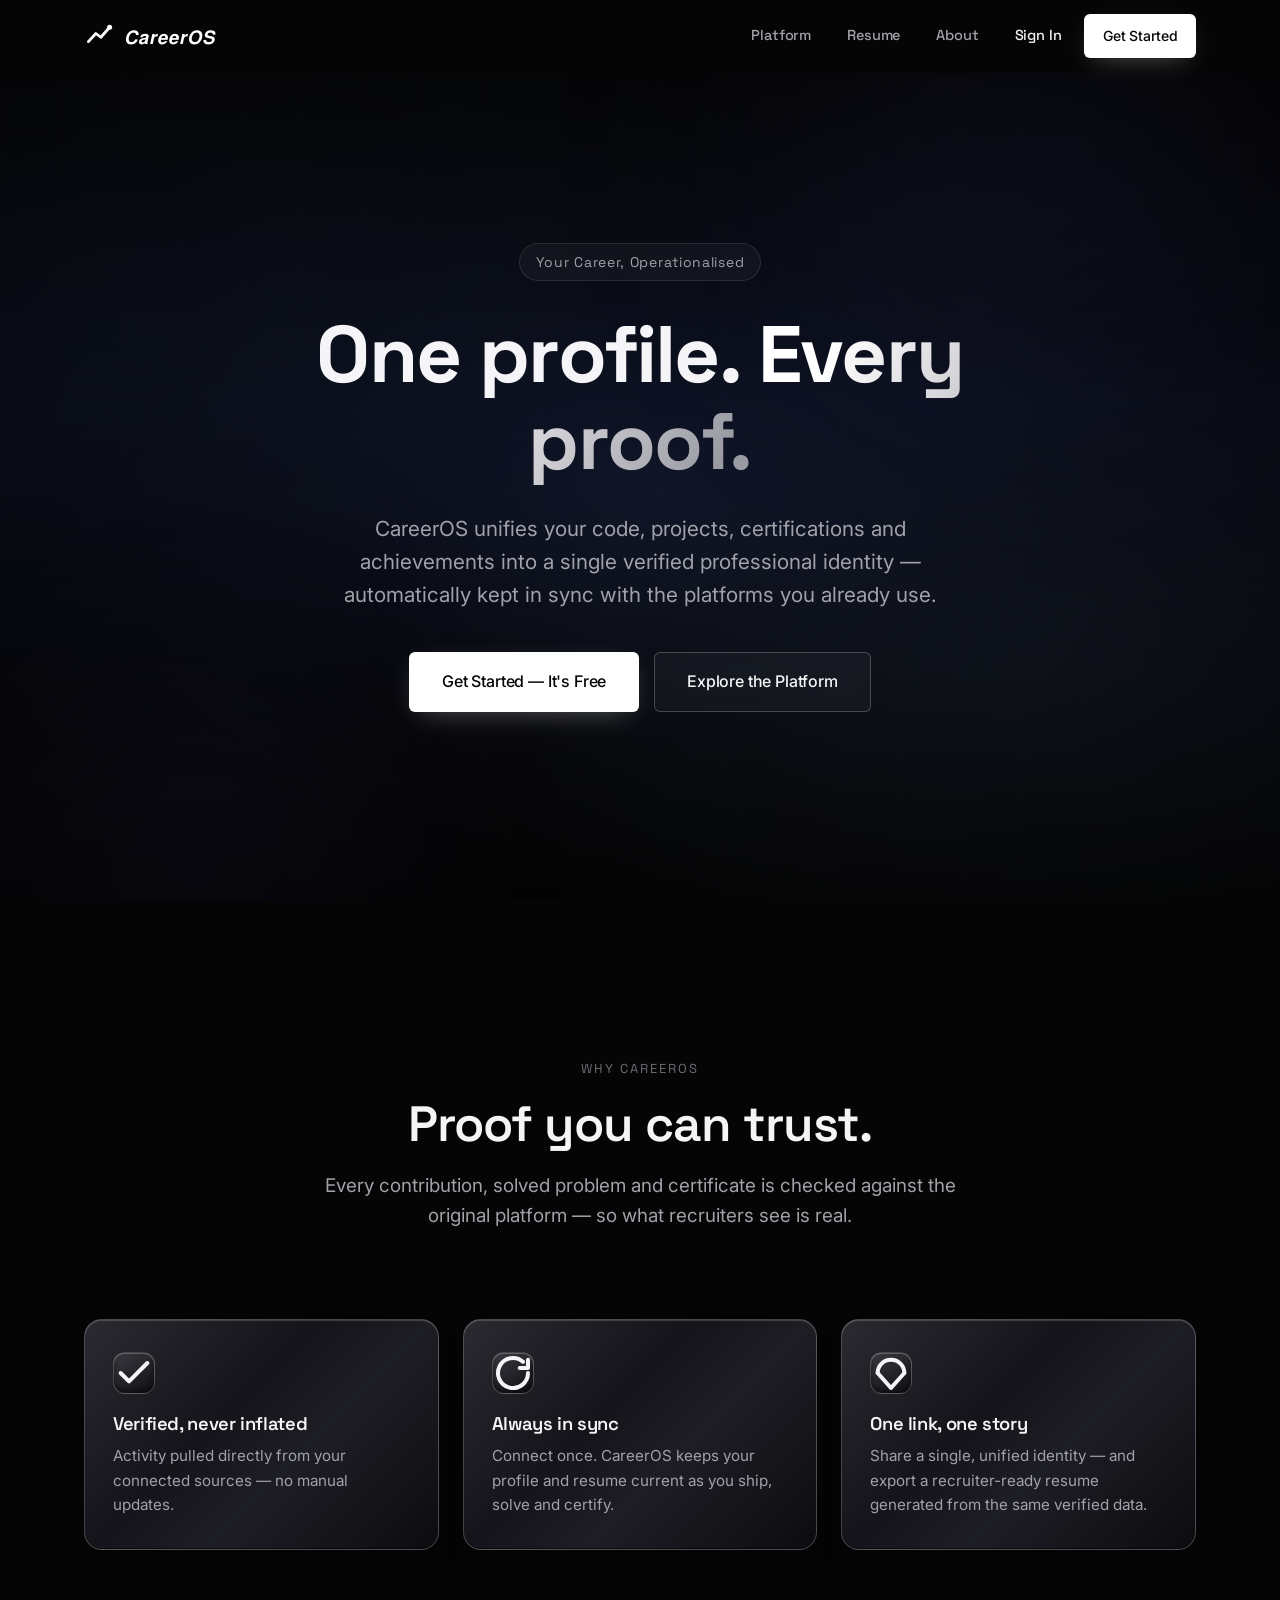
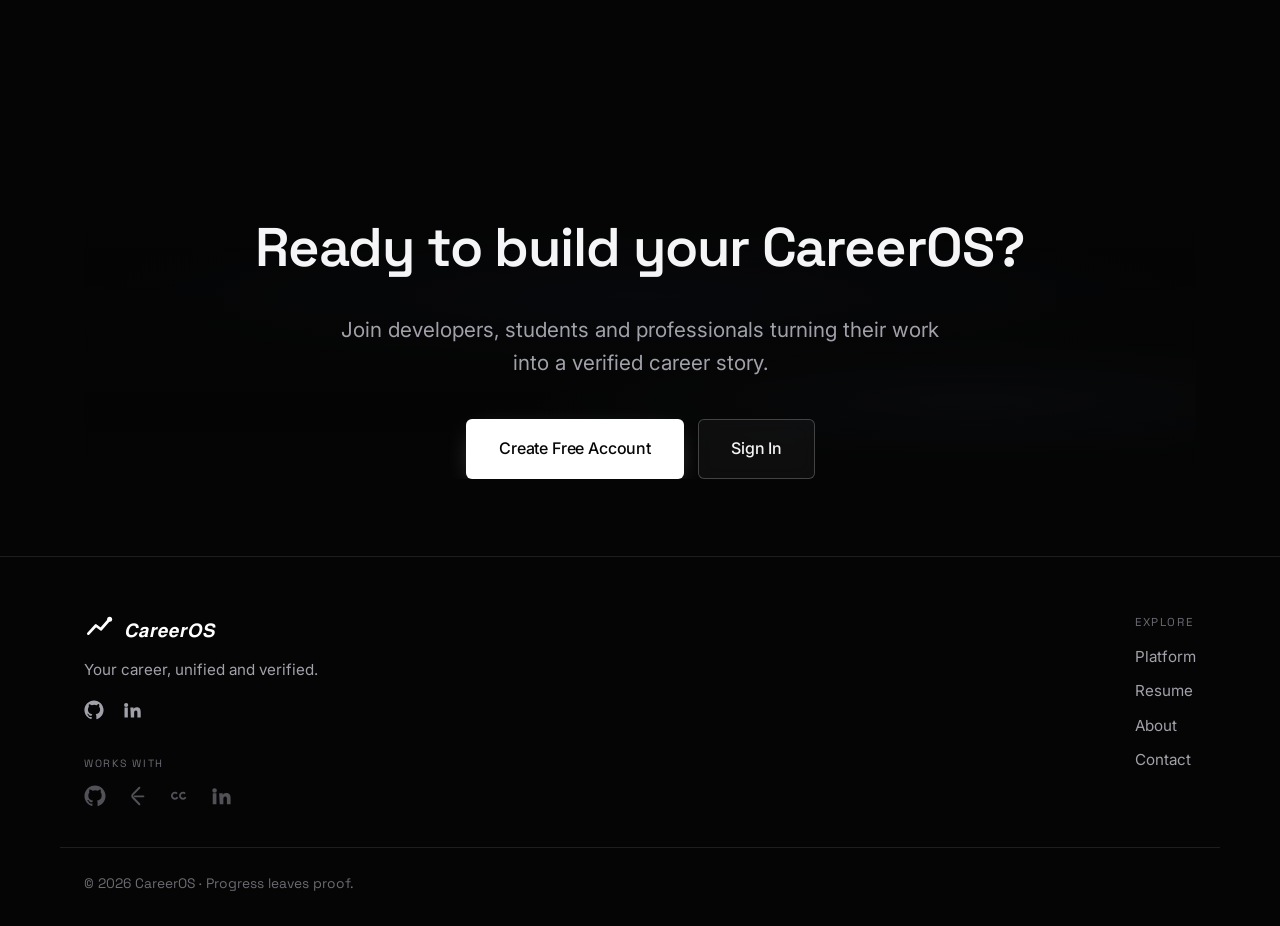
==== commit 9a99930d: "Introduce premium typography system inspired by Nothing OS" ====
--- a/index.html
+++ b/index.html
@@ -9,7 +9,7 @@
 
   <link rel="preconnect" href="https://fonts.googleapis.com" />
   <link rel="preconnect" href="https://fonts.gstatic.com" crossorigin />
-  <link href="https://fonts.googleapis.com/css2?family=Inter:wght@400;500;600;700&family=Space+Grotesk:wght@400;500;600;700&display=swap" rel="stylesheet" />
+  <link href="https://fonts.googleapis.com/css2?family=DotGothic16&family=Inter:wght@400;500;600&family=JetBrains+Mono:wght@500;600&family=Space+Grotesk:wght@500;600;700&display=swap" rel="stylesheet" />
 
   <link rel="stylesheet" href="css/style.css" />
 </head>
--- a/css/style.css
+++ b/css/style.css
@@ -2,7 +2,14 @@
    CareerOS — Premium career operating system
    Stylesheet: design tokens, base, layout, components
    Monochrome black & white theme · architectural backgrounds
-   ============================================================ */
+   Typography: Space Grotesk (headings), Inter (body), JetBrains Mono (numbers), DotGothic16 (logo)
+   ============================================================ */
+
+/* ---------- Font Imports (Optimized Loading) ---------- */
+@import url('https://fonts.googleapis.com/css2?family=DotGothic16&display=swap');
+@import url('https://fonts.googleapis.com/css2?family=Inter:wght@400;500;600&display=swap');
+@import url('https://fonts.googleapis.com/css2?family=JetBrains+Mono:wght@500;600&display=swap');
+@import url('https://fonts.googleapis.com/css2?family=Space+Grotesk:wght@500;600;700&display=swap');
 
 /* ---------- Design tokens ---------- */
 :root {
@@ -21,8 +28,12 @@
   --accent:        #ffffff;
   --accent-soft:   rgba(255, 255, 255, 0.10);
 
-  --font-head: "Space Grotesk", system-ui, sans-serif;
+  /* Typography System */
+  --font-logo: "DotGothic16", monospace;
+  --font-head: "Space Grotesk", "Inter", system-ui, sans-serif;
   --font-body: "Inter", system-ui, sans-serif;
+  --font-mono: "JetBrains Mono", monospace;
+  --font-btn: "Inter", system-ui, sans-serif;
 
   --container: 1160px;
   --radius:    18px;
@@ -94,7 +105,7 @@
   justify-content: center;
   gap: 8px;
   padding: var(--pad);
-  font-family: var(--font-head);
+  font-family: var(--font-btn);
   font-weight: 500;
   font-size: 15px;
   letter-spacing: -0.01em;
@@ -187,11 +198,12 @@
   box-shadow: none;
 }
 .brand__name {
-  font-family: var(--font-body);
-  font-weight: 600;
+  font-family: var(--font-logo);
+  font-weight: 400;
   font-size: 1.22rem;
-  letter-spacing: -0.03em;
+  letter-spacing: 0.05em;
   color: #fff;
+  text-transform: uppercase;
 }
 .brand__name b { font-weight: 700; }
 .brand:hover .brand__name { color: #fff; }
@@ -484,7 +496,7 @@
   border: 1px solid var(--border); border-radius: 999px;
   padding: 6px 12px; white-space: nowrap;
 }
-.doc__score b { color: var(--text); }
+.doc__score b { color: var(--text); font-family: var(--font-mono); font-weight: 600; }
 .doc__divider { height: 1px; background: var(--border); margin: 20px 0; }
 .doc__block { margin-bottom: 22px; }
 .doc__block h4 {
@@ -721,8 +733,8 @@
 .stat { text-align: center; }
 .stat b {
   display: block;
-  font-family: var(--font-head);
-  font-weight: 700;
+  font-family: var(--font-mono);
+  font-weight: 600;
   font-size: clamp(2rem, 5vw, 2.8rem);
   letter-spacing: -0.03em;
   color: var(--text);
@@ -818,10 +830,11 @@
 
 .loader__name {
   position: relative;
-  font-family: var(--font-head);
-  font-weight: 600;
+  font-family: var(--font-logo);
+  font-weight: 400;
   font-size: 1.45rem;
-  letter-spacing: -0.01em;
+  letter-spacing: 0.05em;
+  text-transform: uppercase;
   color: #f4f4f6;
   background: linear-gradient(100deg, #f4f4f6 0%, #f4f4f6 38%, #ffffff 50%, #f4f4f6 62%, #f4f4f6 100%);
   background-size: 250% auto;
@@ -829,7 +842,7 @@
   -webkit-text-fill-color: transparent; color: transparent;
   animation: loaderSheen 2.8s ease-in-out infinite;
 }
-.loader__name b { font-weight: 700; }
+.loader__name b { font-weight: 400; }
 @keyframes loaderSheen {
   0%   { background-position: 160% center; }
   60%, 100% { background-position: -60% center; }
@@ -1685,6 +1698,7 @@
   font-size: 1.2rem;
   font-weight: 600;
   color: #6366f1;
+  font-family: var(--font-mono);
 }
 .dash-hero__goal {
   grid-column: 1 / -1;
@@ -1961,6 +1975,7 @@
   font-size: 1.5rem;
   font-weight: 600;
   color: var(--text);
+  font-family: var(--font-mono);
 }
 .career-progress__value--empty {
   color: var(--text-dim);
@@ -2060,7 +2075,7 @@
 .dash-stat:hover { transform: translateY(-4px); border-color: var(--border-strong); box-shadow: var(--glow); }
 .dash-stat__label { font-size: 0.82rem; color: var(--text-muted); letter-spacing: 0.02em; }
 .dash-stat__value {
-  font-family: "Space Grotesk", sans-serif; font-weight: 700;
+  font-family: var(--font-mono); font-weight: 600;
   font-size: clamp(1.7rem, 3vw, 2.2rem); margin-top: 10px; line-height: 1;
 }
 .dash-stat__meta { margin-top: 8px; font-size: 0.78rem; color: var(--text-muted); }
@@ -2454,9 +2469,9 @@
 }
 .gh-stat:hover { transform: translateY(-2px); background: var(--surface-2); border-color: rgba(255,255,255,0.2); }
 .gh-stat__value {
-  font-family: "Space Grotesk", "Inter", sans-serif;
+  font-family: var(--font-mono);
   font-size: 1.5rem;
-  font-weight: 700;
+  font-weight: 600;
   color: var(--text);
 }
 .gh-stat__label {
@@ -3210,6 +3225,7 @@
   font-weight: 600;
   color: var(--text);
   line-height: 1;
+  font-family: var(--font-mono);
 }
 .profile-stat__label {
   font-size: 0.8rem;
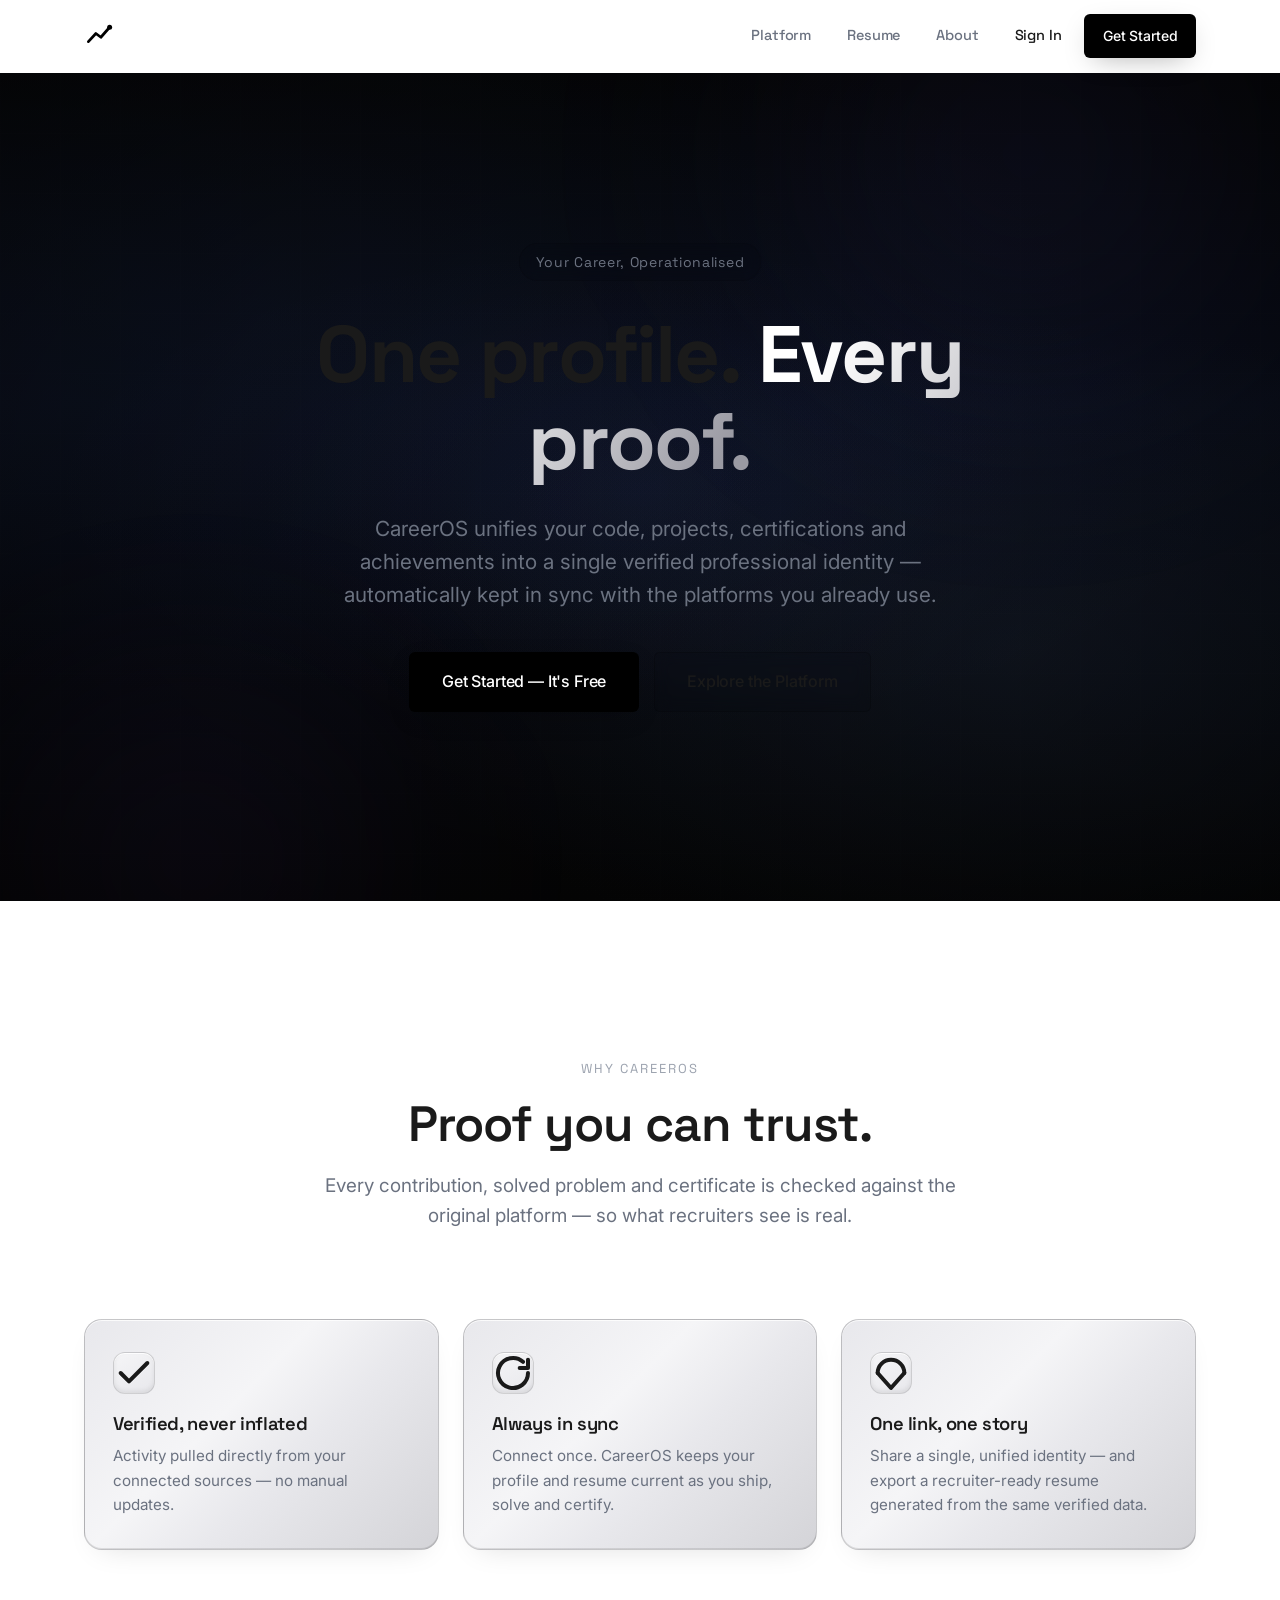
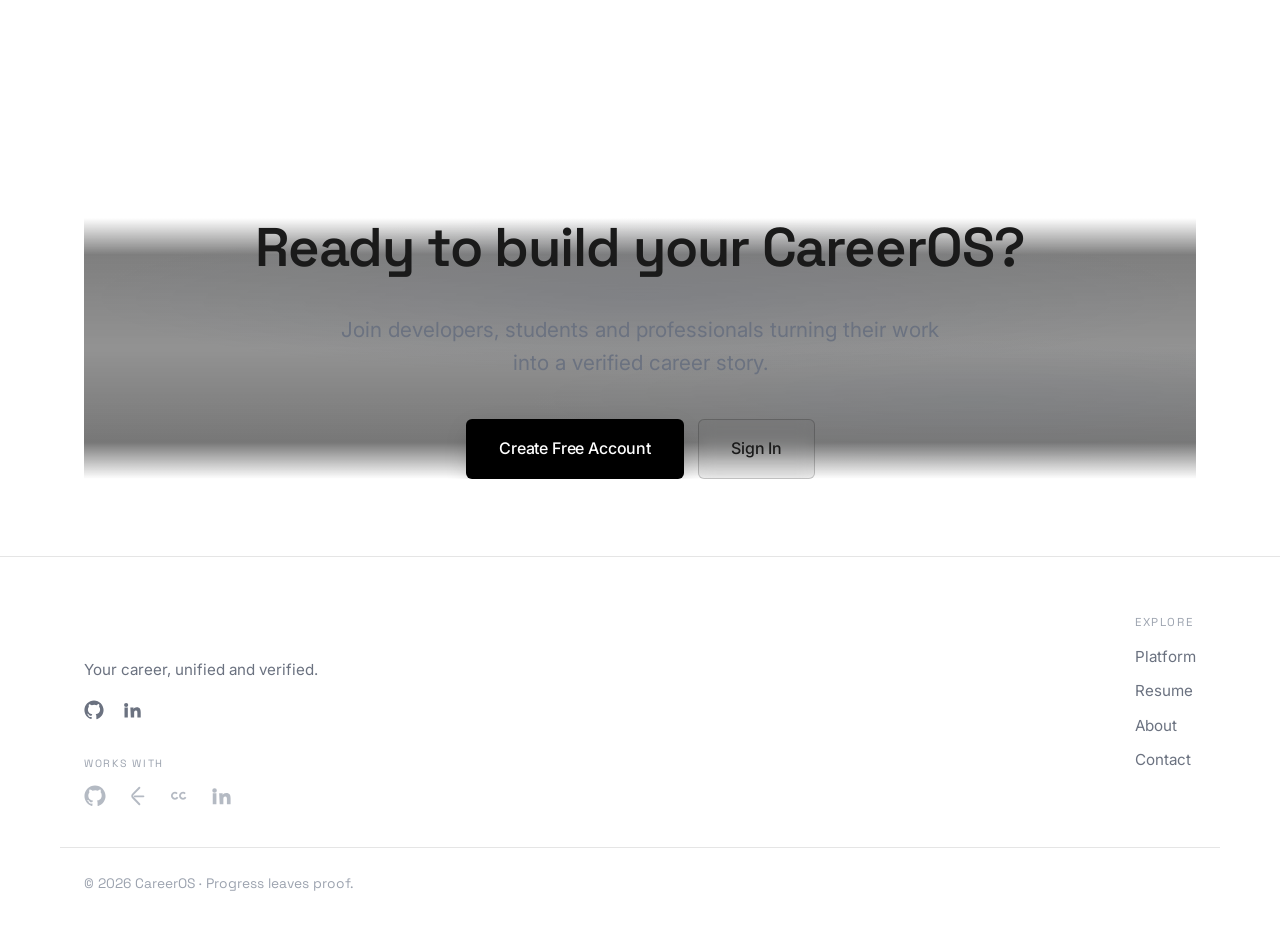
==== commit a65fd8b1: "Convert CareerOS to a premium light theme" ====
--- a/index.html
+++ b/index.html
@@ -3,7 +3,7 @@
 <head>
   <meta charset="UTF-8" />
   <meta name="viewport" content="width=device-width, initial-scale=1, viewport-fit=cover" />
-  <meta name="theme-color" content="#050505" />
+  <meta name="theme-color" content="#ffffff" />
   <title>CareerOS — Your Professional Operating System</title>
   <meta name="description" content="One verified profile for every proof of your work. Connect GitHub, LeetCode, LinkedIn, projects and certifications into a single career identity." />
 
@@ -19,8 +19,8 @@
     <div class="container nav__inner">
       <a class="brand" href="index.html" aria-label="CareerOS home">
         <svg class="brand__mark" viewBox="0 0 24 24" fill="none" aria-hidden="true">
-          <path d="M3.5 16.5 L9.5 10 L13.5 13 L20.5 5" stroke="#ffffff" stroke-width="2.2" stroke-linecap="round" stroke-linejoin="round"/>
-          <circle cx="20.5" cy="5" r="2" fill="#ffffff"/>
+          <path d="M3.5 16.5 L9.5 10 L13.5 13 L20.5 5" stroke="#000000" stroke-width="2.2" stroke-linecap="round" stroke-linejoin="round"/>
+          <circle cx="20.5" cy="5" r="2" fill="#000000"/>
         </svg>
         <span class="brand__name">𝘾𝙖𝙧𝙚𝙚𝙧𝙊𝙎</span>
       </a>
@@ -184,6 +184,14 @@
     </div>
   </footer>
 
+  <script src="js/navbar.js"></script>
+  <script src="js/animations.js"></script>
+  <script src="js/loader.js"></script>
+  <script src="js/navigation.js"></script>
+  <script src="js/github.js"></script>
+  <script src="js/google.js"></script>
+  <script src="js/toast.js"></script>
+  <script src="js/modal.js"></script>
   <script src="js/app.js"></script>
 </body>
 </html>
--- a/css/style.css
+++ b/css/style.css
@@ -13,20 +13,20 @@
 
 /* ---------- Design tokens ---------- */
 :root {
-  --bg:            #050505;
-  --bg-elev:       #0c0c0e;
-  --surface:       rgba(255, 255, 255, 0.04);
-  --surface-2:     rgba(255, 255, 255, 0.08);
-  --border:        rgba(255, 255, 255, 0.10);
-  --border-strong: rgba(255, 255, 255, 0.22);
-
-  --text:          #f5f5f7;
-  --text-muted:    #a1a1aa;
-  --text-dim:      #6b6b73;
-
-  /* Monochrome "accent" = pure white, used sparingly for emphasis */
-  --accent:        #ffffff;
-  --accent-soft:   rgba(255, 255, 255, 0.10);
+  --bg:            #ffffff;
+  --bg-elev:       #f8f9fa;
+  --surface:       rgba(0, 0, 0, 0.03);
+  --surface-2:     rgba(0, 0, 0, 0.06);
+  --border:        rgba(0, 0, 0, 0.10);
+  --border-strong: rgba(0, 0, 0, 0.18);
+
+  --text:          #1a1a1a;
+  --text-muted:    #6b7280;
+  --text-dim:      #9ca3af;
+
+  /* Monochrome "accent" = pure black, used sparingly for emphasis */
+  --accent:        #000000;
+  --accent-soft:   rgba(0, 0, 0, 0.08);
 
   /* Typography System */
   --font-logo: "DotGothic16", monospace;
@@ -39,8 +39,8 @@
   --radius:    18px;
   --radius-sm: 12px;
 
-  --shadow:    0 24px 60px -20px rgba(0, 0, 0, 0.85);
-  --glow:      0 10px 40px -10px rgba(255, 255, 255, 0.28);
+  --shadow:    0 24px 60px -20px rgba(0, 0, 0, 0.12);
+  --glow:      0 10px 40px -10px rgba(0, 0, 0, 0.15);
   --ease:      cubic-bezier(0.22, 1, 0.36, 1);
 }
 
@@ -60,6 +60,18 @@
   text-rendering: optimizeLegibility;
   overflow-x: hidden;
   max-width: 100%;
+  animation: pageFadeIn 0.35s ease-out;
+}
+
+@keyframes pageFadeIn {
+  from {
+    opacity: 0;
+    transform: translateY(8px);
+  }
+  to {
+    opacity: 1;
+    transform: translateY(0);
+  }
 }
 
 a { color: inherit; text-decoration: none; }
@@ -112,23 +124,27 @@
   border-radius: 6px;
   border: 1px solid transparent;
   cursor: pointer;
-  transition: transform 0.4s var(--ease), background 0.3s var(--ease),
-              border-color 0.3s var(--ease), box-shadow 0.4s var(--ease),
+  transition: transform 0.25s var(--ease), background 0.3s var(--ease),
+              border-color 0.3s var(--ease), box-shadow 0.3s var(--ease),
               color 0.3s var(--ease);
   will-change: transform;
 }
+.btn:active {
+  transform: scale(0.96);
+  transition: transform 0.1s ease;
+}
 .btn--sm { --pad: 10px 18px; font-size: 14px; }
 .btn--lg { --pad: 16px 32px; font-size: 16px; }
 
-/* Primary — solid white pill, black text */
+/* Primary — solid black pill, white text */
 .btn--primary {
-  background: #ffffff;
-  color: #050505;
-  box-shadow: 0 8px 28px -10px rgba(255, 255, 255, 0.35);
+  background: #000000;
+  color: #ffffff;
+  box-shadow: 0 8px 28px -10px rgba(0, 0, 0, 0.35);
 }
 .btn--primary:hover {
   transform: translateY(-2px);
-  box-shadow: 0 16px 44px -10px rgba(255, 255, 255, 0.5);
+  box-shadow: 0 16px 44 -10px rgba(0, 0, 0, 0.5);
 }
 
 /* Secondary / ghost — transparent with thin border */
@@ -141,7 +157,7 @@
 }
 .btn--ghost:hover {
   transform: translateY(-2px);
-  border-color: rgba(255, 255, 255, 0.5);
+  border-color: rgba(0, 0, 0, 0.3);
   background: var(--surface-2);
   box-shadow: var(--glow);
 }
@@ -169,8 +185,8 @@
   position: sticky;
   top: 0;
   z-index: 100;
-  transition: background 0.4s var(--ease), border-color 0.4s var(--ease),
-              backdrop-filter 0.4s var(--ease);
+  transition: background 0.35s var(--ease), border-color 0.35s var(--ease),
+              backdrop-filter 0.35s var(--ease);
   border-bottom: 1px solid transparent;
 }
 .nav.is-scrolled {
@@ -220,9 +236,13 @@
   color: var(--text-muted);
   padding: 8px 14px;
   border-radius: 999px;
-  transition: color 0.25s var(--ease), background 0.25s var(--ease);
-}
-.nav__link:hover { color: var(--text); background: var(--surface); }
+  transition: color 0.25s var(--ease), background 0.25s var(--ease), transform 0.25s var(--ease);
+}
+.nav__link:hover { 
+  color: var(--text); 
+  background: var(--surface); 
+  transform: translateY(-1px);
+}
 .nav__signin { color: var(--text); }
 
 /* Hamburger */
@@ -256,7 +276,7 @@
   transform: translateY(-12px);
   opacity: 0;
   visibility: hidden;
-  transition: transform 0.4s var(--ease), opacity 0.3s var(--ease), visibility 0.3s;
+  transition: transform 0.35s var(--ease), opacity 0.3s var(--ease), visibility 0.3s;
 }
 .mobile-menu.is-open { transform: translateY(0); opacity: 1; visibility: visible; }
 .mobile-menu__links { display: flex; flex-direction: column; gap: 4px; padding: 20px 24px 32px; }
@@ -268,6 +288,11 @@
   color: var(--text-muted);
   padding: 14px 4px;
   border-bottom: 1px solid var(--border);
+  transition: color 0.25s var(--ease), transform 0.25s var(--ease);
+}
+.mobile-menu__link:hover { 
+  color: var(--text); 
+  transform: translateX(4px);
 }
 .mobile-menu__link:active { color: var(--text); }
 .mobile-menu__cta { margin-top: 22px; width: 100%; }
@@ -305,12 +330,12 @@
   width: 700px; height: 700px;
   top: -200px; left: 50%;
   transform: translateX(-50%);
-  background: radial-gradient(circle, rgba(99, 102, 241, 0.12), transparent 70%);
+  background: radial-gradient(circle, rgba(99, 102, 241, 0.18), transparent 70%);
 }
 .premium-bg__glow--violet {
   width: 500px; height: 500px;
   bottom: -150px; right: -100px;
-  background: radial-gradient(circle, rgba(139, 92, 246, 0.08), transparent 70%);
+  background: radial-gradient(circle, rgba(139, 92, 246, 0.15), transparent 70%);
   animation-delay: -6s;
 }
 
@@ -318,8 +343,8 @@
 .premium-bg__grid {
   position: absolute; inset: 0;
   background-image:
-    linear-gradient(rgba(255, 255, 255, 0.02) 1px, transparent 1px),
-    linear-gradient(90deg, rgba(255, 255, 255, 0.02) 1px, transparent 1px);
+    linear-gradient(rgba(0, 0, 0, 0.04) 1px, transparent 1px),
+    linear-gradient(90deg, rgba(0, 0, 0, 0.04) 1px, transparent 1px);
   background-size: 80px 80px;
   mask-image: radial-gradient(ellipse 70% 50% at 50% 40%, #000 20%, transparent 70%);
   -webkit-mask-image: radial-gradient(ellipse 70% 50% at 50% 40%, #000 20%, transparent 70%);
@@ -329,8 +354,8 @@
 .premium-bg__glass {
   position: absolute;
   border-radius: 16px;
-  background: rgba(255, 255, 255, 0.02);
-  border: 1px solid rgba(255, 255, 255, 0.03);
+  background: rgba(0, 0, 0, 0.03);
+  border: 1px solid rgba(0, 0, 0, 0.05);
   backdrop-filter: blur(20px);
   -webkit-backdrop-filter: blur(20px);
   filter: blur(2px);
@@ -564,7 +589,7 @@
   position: absolute; top: 50%; left: 50%;
   transform: translate(-50%, -50%);
   width: 700px; height: 360px; max-width: 100%;
-  background: radial-gradient(ellipse, rgba(255,255,255,0.16), transparent 70%);
+  background: radial-gradient(ellipse, rgba(0,0,0,0.08), transparent 70%);
   filter: blur(80px); pointer-events: none;
 }
 
@@ -617,11 +642,11 @@
     width: 3px; height: 38px; min-width: 0;
     margin: 2px 0; align-self: center;
   }
-  .flow__track { background: linear-gradient(180deg, rgba(255,255,255,0.06), rgba(255,255,255,0.18), rgba(255,255,255,0.06)); }
+  .flow__track { background: linear-gradient(180deg, rgba(0,0,0,0.06), rgba(0,0,0,0.12), rgba(0,0,0,0.06)); }
   .flow__pulse {
     top: -34%; left: 0; right: 0; bottom: auto;
     width: 100%; height: 34%;
-    background: linear-gradient(180deg, transparent, rgba(255,255,255,0.35) 55%, #ffffff 100%);
+    background: linear-gradient(180deg, transparent, rgba(0,0,0,0.25) 55%, #000000 100%);
     animation: flowPulseV 1.5s linear infinite;
   }
   .flow__arrow {
@@ -629,7 +654,7 @@
     transform: translateX(50%);
     border-left: 6px solid transparent;
     border-right: 6px solid transparent;
-    border-top: 9px solid rgba(255,255,255,0.6);
+    border-top: 9px solid rgba(0,0,0,0.5);
     border-bottom: 0;
   }
   @keyframes flowPulseV { 0% { top: -40%; } 100% { top: 100%; } }
@@ -793,13 +818,13 @@
 
 /* ---------- Shared metallic surface tokens ---------- */
 :root {
-  --metal:        linear-gradient(135deg, #2a2a30 0%, #14141a 40%, #1d1d24 60%, #0c0c10 100%);
-  --metal-bevel:  inset 0 1px 0 rgba(255,255,255,0.16), inset 0 -1px 0 rgba(0,0,0,0.6), 0 12px 30px -16px rgba(0,0,0,0.9);
-  --sheen:        linear-gradient(115deg, transparent 30%, rgba(255,255,255,0.18) 48%, rgba(255,255,255,0.32) 50%, rgba(255,255,255,0.18) 52%, transparent 70%);
+  --metal:        linear-gradient(135deg, #e8e8ec 0%, #f5f5f7 40%, #e8e8ec 60%, #d4d4d8 100%);
+  --metal-bevel:  inset 0 1px 0 rgba(255,255,255,0.8), inset 0 -1px 0 rgba(0,0,0,0.1), 0 12px 30px -16px rgba(0,0,0,0.15);
+  --sheen:        linear-gradient(115deg, transparent 30%, rgba(255,255,255,0.6) 48%, rgba(255,255,255,0.9) 50%, rgba(255,255,255,0.6) 52%, transparent 70%);
 }
 
 /* ============================================================
-   METALLIC LOADING SCREEN — every page, ~3s, centered
+   PREMIUM LOADING SCREEN — matches CareerOS design language
    ============================================================ */
 .loader {
   position: fixed;
@@ -807,13 +832,32 @@
   z-index: 1000;
   display: grid;
   place-items: center;
+  background: var(--bg);
+  transition: opacity 0.6s var(--ease), visibility 0.6s var(--ease);
+}
+.loader.is-hidden { opacity: 0; visibility: hidden; pointer-events: none; }
+
+/* Premium background layers matching dash-bg */
+.loader::before {
+  content: '';
+  position: absolute;
+  inset: 0;
   background:
-    linear-gradient(180deg, rgba(5,5,5,0.55), rgba(5,5,5,0.78)),
-    url(../assets/loader-bg.png) center / cover no-repeat,
-    var(--bg);
-  transition: opacity 0.6s var(--ease), visibility 0.6s var(--ease);
-}
-.loader.is-hidden { opacity: 0; visibility: hidden; pointer-events: none; }
+    radial-gradient(ellipse 130% 90% at 20% 30%, rgba(15, 23, 42, 0.5) 0%, transparent 50%),
+    radial-gradient(ellipse 100% 80% at 80% 70%, rgba(30, 41, 59, 0.4) 0%, transparent 50%),
+    radial-gradient(ellipse 60% 50% at 50% 50%, rgba(15, 23, 42, 0.3) 0%, transparent 50%),
+    linear-gradient(180deg, #050505 0%, #0a0e1a 40%, #050505 100%);
+  z-index: -1;
+}
+.loader::after {
+  content: '';
+  position: absolute;
+  inset: 0;
+  background: radial-gradient(circle, rgba(99, 102, 241, 0.15) 0%, transparent 70%);
+  filter: blur(120px);
+  animation: breatheGlow 12s ease-in-out infinite;
+  z-index: -1;
+}
 
 .loader__core {
   position: relative;
@@ -824,7 +868,7 @@
 }
 .loader__logo {
   width: 46px; height: 46px;
-  filter: drop-shadow(0 4px 16px rgba(255,255,255,0.18));
+  filter: drop-shadow(0 4px 16px rgba(99, 102, 241, 0.3));
   opacity: 0.96;
 }
 
@@ -860,7 +904,7 @@
 .loader__bar {
   width: 180px; height: 3px;
   border-radius: 999px;
-  background: rgba(255,255,255,0.10);
+  background: rgba(0,0,0,0.1);
   overflow: hidden;
 }
 .loader__bar-fill {
@@ -868,7 +912,7 @@
   height: 100%;
   width: 0;
   border-radius: 999px;
-  background: linear-gradient(90deg, #8a8a93, #ffffff);
+  background: linear-gradient(90deg, #6366f1, #8b5cf6);
   transition: width 0.12s linear;
 }
 .loader__pct {
@@ -877,7 +921,6 @@
   letter-spacing: 0.14em;
   color: var(--text-dim);
   font-variant-numeric: tabular-nums;
-  margin-top: -8px;
 }
 
 @media (prefers-reduced-motion: reduce) {
@@ -946,14 +989,14 @@
 .trust__item > * { position: relative; z-index: 1; }
 .trust__item:hover {
   transform: translateY(-6px);
-  border-color: rgba(255,255,255,0.4);
-  box-shadow: inset 0 1px 0 rgba(255,255,255,0.2), 0 22px 48px -22px rgba(0,0,0,0.95), var(--glow);
+  border-color: rgba(0,0,0,0.3);
+  box-shadow: inset 0 1px 0 rgba(255,255,255,0.8), 0 22px 48px -22px rgba(0,0,0,0.15), var(--glow);
 }
 .trust__item:hover::after { opacity: 1; animation: metalSheen 0.9s var(--ease); }
 .trust__check {
-  background: linear-gradient(150deg, #3a3a42, #0e0e12);
-  border: 1px solid rgba(255,255,255,0.2);
-  box-shadow: inset 0 1px 0 rgba(255,255,255,0.24), inset 0 -2px 5px rgba(0,0,0,0.5);
+  background: linear-gradient(150deg, #f5f5f7, #e8e8ec);
+  border: 1px solid rgba(0,0,0,0.15);
+  box-shadow: inset 0 1px 0 rgba(255,255,255,0.9), inset 0 -2px 5px rgba(0,0,0,0.08);
 }
 
 .stats-strip__grid {
@@ -967,17 +1010,17 @@
   position: absolute; left: -10px; top: 50%;
   transform: translateY(-50%);
   width: 1px; height: 54%;
-  background: linear-gradient(transparent, rgba(255,255,255,0.14), transparent);
+  background: linear-gradient(transparent, rgba(0,0,0,0.12), transparent);
 }
 .stat b {
-  background: linear-gradient(120deg, #ffffff 30%, #9a9aa3 95%);
+  background: linear-gradient(120deg, #000000 30%, #6b7280 95%);
   -webkit-background-clip: text; background-clip: text; color: transparent;
 }
 
 /* Resume tag chips — small metallic touch */
 .doc__tag {
-  background: linear-gradient(150deg, #20202690, #0c0c1090);
-  border: 1px solid rgba(255,255,255,0.12);
+  background: linear-gradient(150deg, #f5f5f7, #e8e8ec);
+  border: 1px solid rgba(0,0,0,0.12);
 }
 
 /* ============================================================
@@ -1107,9 +1150,9 @@
   z-index: 0;
   pointer-events: none;
   background-image:
-    linear-gradient(to bottom, var(--bg) 0%, rgba(5,5,5,0.86) 30%, rgba(5,5,5,0.92) 100%),
-    linear-gradient(rgba(255,255,255,0.04) 1px, transparent 1px),
-    linear-gradient(90deg, rgba(255,255,255,0.04) 1px, transparent 1px);
+    linear-gradient(to bottom, var(--bg) 0%, rgba(255,255,255,0.96) 30%, rgba(255,255,255,0.98) 100%),
+    linear-gradient(rgba(0,0,0,0.04) 1px, transparent 1px),
+    linear-gradient(90deg, rgba(0,0,0,0.04) 1px, transparent 1px);
   background-size: cover, 56px 56px, 56px 56px;
   background-position: center, center, center;
   -webkit-mask-image: radial-gradient(120% 80% at 50% 0%, #000 35%, transparent 78%);
@@ -1170,33 +1213,54 @@
    Architectural background mirrors the hero treatment.
    ============================================================ */
 
-/* ---------- Architectural background (matches hero) ---------- */
+/* ---------- Premium Background (matches CareerOS design language) ---------- */
 .ob-bg { position: fixed; inset: 0; z-index: 0; pointer-events: none; overflow: hidden; }
-.ob-bg__glow { position: absolute; border-radius: 50%; filter: blur(90px); }
+
+/* Layer 1: Dark gradient base (Near Black, Deep Navy, Slate) */
+.ob-bg__gradient {
+  position: absolute; inset: 0;
+  background:
+    radial-gradient(ellipse 130% 90% at 20% 30%, rgba(15, 23, 42, 0.5) 0%, transparent 50%),
+    radial-gradient(ellipse 100% 80% at 80% 70%, rgba(30, 41, 59, 0.4) 0%, transparent 50%),
+    radial-gradient(ellipse 60% 50% at 50% 50%, rgba(15, 23, 42, 0.3) 0%, transparent 50%),
+    linear-gradient(180deg, #050505 0%, #0a0e1a 40%, #050505 100%);
+}
+
+/* Layer 2: Blue glow (Top-right, very low opacity) */
 .ob-bg__glow--1 {
-  width: 640px; height: 640px; top: -220px; left: 50%;
-  transform: translateX(-50%);
-  background: radial-gradient(circle, rgba(255,255,255,0.16), transparent 70%);
-  opacity: 0.6;
-}
+  position: absolute;
+  top: -10%;
+  right: -10%;
+  width: 50%;
+  height: 50%;
+  border-radius: 50%;
+  background: radial-gradient(circle, rgba(99, 102, 241, 0.15) 0%, transparent 70%);
+  filter: blur(120px);
+  animation: breatheGlow 12s ease-in-out infinite;
+}
+
+/* Layer 3: Violet glow (Bottom-left, very low opacity) */
 .ob-bg__glow--2 {
-  width: 520px; height: 520px; bottom: -200px; right: -120px;
-  background: radial-gradient(circle, rgba(255,255,255,0.08), transparent 70%);
-  opacity: 0.6;
-}
-.ob-bg__grid {
+  position: absolute;
+  bottom: -10%;
+  left: -10%;
+  width: 40%;
+  height: 40%;
+  border-radius: 50%;
+  background: radial-gradient(circle, rgba(139, 92, 246, 0.1) 0%, transparent 70%);
+  filter: blur(100px);
+  animation: breatheGlow 15s ease-in-out infinite reverse;
+}
+
+/* Layer 4: Gentle vignette */
+.ob-bg__vignette {
   position: absolute; inset: 0;
-  background-image:
-    linear-gradient(rgba(255,255,255,0.04) 1px, transparent 1px),
-    linear-gradient(90deg, rgba(255,255,255,0.04) 1px, transparent 1px);
-  background-size: 64px 64px;
-  mask-image: radial-gradient(ellipse 85% 65% at 50% 30%, #000 25%, transparent 78%);
-  -webkit-mask-image: radial-gradient(ellipse 85% 65% at 50% 30%, #000 25%, transparent 78%);
-}
-.ob-bg__beam {
-  position: absolute; top: 0; left: 50%; transform: translateX(-50%);
-  width: 1px; height: 62%;
-  background: linear-gradient(to bottom, rgba(255,255,255,0.45), transparent);
+  background: radial-gradient(ellipse 70% 70% at 50% 50%, transparent 0%, rgba(0, 0, 0, 0.3) 100%);
+}
+
+@keyframes breatheGlow {
+  0%, 100% { opacity: 0.7; transform: scale(1); }
+  50% { opacity: 1; transform: scale(1.05); }
 }
 
 /* ---------- Top bar: back + brand + step dots + progress ---------- */
@@ -1205,7 +1269,7 @@
   background: rgba(8, 8, 10, 0.62);
   backdrop-filter: blur(18px) saturate(160%);
   -webkit-backdrop-filter: blur(18px) saturate(160%);
-  border-bottom: 1px solid var(--border);
+  border-bottom: none;
 }
 .ob-top__inner {
   display: flex; align-items: center; gap: 14px;
@@ -1225,7 +1289,7 @@
   transition: transform 0.3s var(--ease), background 0.3s var(--ease), border-color 0.3s var(--ease);
 }
 .ob-back svg { width: 20px; height: 20px; transition: transform 0.3s var(--ease); }
-.ob-back:hover { background: var(--surface-2); border-color: rgba(255,255,255,0.5); }
+.ob-back:hover { background: var(--surface-2); border-color: rgba(0,0,0,0.3); }
 .ob-back:hover svg { transform: translateX(-3px); }
 .ob-back:active { transform: scale(0.94); }
 .ob-back:focus-visible { outline: 2px solid var(--text); outline-offset: 2px; }
@@ -1240,13 +1304,13 @@
   transition: width 0.4s var(--ease), background 0.4s var(--ease);
 }
 .ob-steps__dot.is-active { width: 22px; background: var(--accent); }
-.ob-steps__dot.is-done { background: rgba(255,255,255,0.55); }
+.ob-steps__dot.is-done { background: rgba(0,0,0,0.35); }
 
 /* Progress bar */
-.ob-progress { height: 2px; background: rgba(255,255,255,0.06); position: relative; }
+.ob-progress { height: 2px; background: rgba(0,0,0,0.06); position: relative; }
 .ob-progress__fill {
   display: block; height: 100%; width: 0%;
-  background: linear-gradient(90deg, rgba(255,255,255,0.5), #ffffff);
+  background: linear-gradient(90deg, rgba(0,0,0,0.5), #000000);
   border-radius: 999px;
   transition: width 0.6s var(--ease);
 }
@@ -1334,7 +1398,7 @@
               background 0.3s var(--ease), box-shadow 0.4s var(--ease);
 }
 .ob-card:hover { transform: translateY(-3px); border-color: var(--border-strong); background: var(--surface-2); box-shadow: var(--glow); }
-.ob-card.is-selected { border-color: rgba(255,255,255,0.7); background: var(--surface-2); box-shadow: var(--glow); }
+.ob-card.is-selected { border-color: rgba(0,0,0,0.4); background: var(--surface-2); box-shadow: var(--glow); }
 .ob-card__icon { font-size: 1.6rem; line-height: 1; }
 .ob-card__title { font-family: var(--font-head); font-weight: 600; font-size: 1.05rem; color: var(--text); }
 .ob-card__desc { font-size: 0.86rem; color: var(--text-muted); line-height: 1.45; }
@@ -1358,7 +1422,7 @@
               border-color 0.3s var(--ease), background 0.3s var(--ease);
 }
 .ob-chip:hover { transform: translateY(-2px); color: var(--text); border-color: var(--border-strong); }
-.ob-chip.is-selected { color: #050505; background: #ffffff; border-color: #ffffff; box-shadow: 0 8px 24px -10px rgba(255,255,255,0.4); }
+.ob-chip.is-selected { color: #ffffff; background: #000000; border-color: #000000; box-shadow: 0 8px 24px -10px rgba(0,0,0,0.3); }
 
 /* ---------- Connect ecosystem rows ---------- */
 .ob-connect { display: flex; flex-direction: column; gap: 12px; margin-top: 34px; text-align: left; }
@@ -1375,9 +1439,9 @@
 .ob-connect__logo {
   display: grid; place-items: center; flex-shrink: 0;
   width: 44px; height: 44px; border-radius: 12px;
-  background: linear-gradient(150deg, #2a2a31, #101015);
-  border: 1px solid rgba(255,255,255,0.12);
-  box-shadow: inset 0 1px 0 rgba(255,255,255,0.16);
+  background: linear-gradient(150deg, #f5f5f7, #e8e8ec);
+  border: 1px solid rgba(0,0,0,0.12);
+  box-shadow: inset 0 1px 0 rgba(255,255,255,0.8);
 }
 .ob-connect__logo svg { width: 22px; height: 22px; }
 .ob-connect__logo--gh { color: #fff; }
@@ -1412,9 +1476,9 @@
 }
 .ob-input::placeholder { color: var(--text-dim); }
 .ob-input:focus {
-  border-color: rgba(255,255,255,0.7);
+  border-color: rgba(0,0,0,0.5);
   background: var(--surface-2);
-  box-shadow: 0 0 0 4px rgba(255,255,255,0.08);
+  box-shadow: 0 0 0 4px rgba(0,0,0,0.08);
 }
 .ob-form .btn { width: 100%; margin-top: 4px; }
 
@@ -1434,18 +1498,18 @@
   outline: none;
   transition: border-color 0.3s var(--ease), box-shadow 0.4s var(--ease), transform 0.2s var(--ease);
 }
-.ob-otp__box:focus { border-color: rgba(255,255,255,0.7); box-shadow: 0 0 0 4px rgba(255,255,255,0.08); transform: translateY(-2px); }
-.ob-otp__box.is-filled { border-color: rgba(255,255,255,0.45); background: var(--surface-2); }
+.ob-otp__box:focus { border-color: rgba(0,0,0,0.5); box-shadow: 0 0 0 4px rgba(0,0,0,0.08); transform: translateY(-2px); }
+.ob-otp__box.is-filled { border-color: rgba(0,0,0,0.35); background: var(--surface-2); }
 .ob-otp__actions { display: flex; flex-direction: column; gap: 12px; margin-top: 26px; }
 .ob-otp__actions .btn { width: 100%; }
 
 /* ---------- Loading state (step 5) ---------- */
 .ob-loading { align-items: center; gap: 4px; }
-.ob-loading__logo { width: 84px; height: 84px; margin: 0 auto 26px; overflow: visible; filter: drop-shadow(0 0 14px rgba(255,255,255,0.18)); animation: obLogoPulse 2.4s ease-in-out infinite; }
-@keyframes obLogoPulse { 0%,100% { transform: scale(0.97); filter: drop-shadow(0 0 8px rgba(255,255,255,0.12)); } 50% { transform: scale(1.03); filter: drop-shadow(0 0 18px rgba(255,255,255,0.28)); } }
+.ob-loading__logo { width: 84px; height: 84px; margin: 0 auto 26px; overflow: visible; filter: drop-shadow(0 0 14px rgba(0,0,0,0.12)); animation: obLogoPulse 2.4s ease-in-out infinite; }
+@keyframes obLogoPulse { 0%,100% { transform: scale(0.97); filter: drop-shadow(0 0 8px rgba(0,0,0,0.08)); } 50% { transform: scale(1.03); filter: drop-shadow(0 0 18px rgba(0,0,0,0.18)); } }
 .ob-loading__msg { margin-top: 14px; color: var(--text-muted); font-size: 1.02rem; min-height: 1.4em; transition: opacity 0.4s var(--ease); }
-.ob-loading__bar { width: 100%; max-width: 320px; margin: 28px auto 0; height: 3px; border-radius: 999px; background: rgba(255,255,255,0.08); overflow: hidden; }
-.ob-loading__fill { display: block; height: 100%; width: 0%; background: linear-gradient(90deg, rgba(255,255,255,0.5), #fff); border-radius: 999px; transition: width 0.5s var(--ease); }
+.ob-loading__bar { width: 100%; max-width: 320px; margin: 28px auto 0; height: 3px; border-radius: 999px; background: rgba(0,0,0,0.08); overflow: hidden; }
+.ob-loading__fill { display: block; height: 100%; width: 0%; background: linear-gradient(90deg, rgba(0,0,0,0.5), #000); border-radius: 999px; transition: width 0.5s var(--ease); }
 .ob-loading__pct { margin-top: 12px; font-family: var(--font-head); font-weight: 600; font-size: 0.95rem; color: var(--text-dim); }
 
 /* ---------- Success state (step 6) ---------- */
@@ -1538,7 +1602,9 @@
   .hero__actions { flex-direction: column; align-items: stretch; }
   .hero__actions .btn,
   .cta .btn { width: 100%; }
-  .btn { min-height: 46px; }
+  .btn { min-height: 44px; --pad: 10px 20px; font-size: 14px; }
+  .btn--sm { --pad: 8px 16px; font-size: 13px; }
+  .btn--lg { --pad: 12px 24px; font-size: 15px; }
 
   /* Sources wrap tightly instead of overflowing */
   .sources { gap: 12px 18px; }
@@ -1547,6 +1613,9 @@
 @media (max-width: 480px) {
   .container { padding: 0 16px; }
   .footer__nav { flex-wrap: wrap; gap: 14px 20px; }
+  .btn { min-height: 40px; --pad: 8px 16px; font-size: 13px; }
+  .btn--sm { --pad: 6px 14px; font-size: 12px; }
+  .btn--lg { --pad: 10px 20px; font-size: 14px; }
 }
 
 @media (max-width: 390px) {
@@ -1743,12 +1812,12 @@
   border: 1px solid rgba(255, 255, 255, 0.04);
   backdrop-filter: blur(10px);
   -webkit-backdrop-filter: blur(10px);
-  transition: all 0.3s cubic-bezier(0.4, 0, 0.2, 1);
+  transition: transform 0.3s var(--ease), border-color 0.3s var(--ease), box-shadow 0.3s var(--ease);
 }
 .dash-panel:hover {
-  transform: translateY(-1px);
+  transform: translateY(-2px);
   border-color: rgba(255, 255, 255, 0.08);
-  box-shadow: 0 4px 16px rgba(0, 0, 0, 0.15);
+  box-shadow: 0 6px 20px rgba(0, 0, 0, 0.2);
 }
 
 .dash-panel__head {
@@ -1893,7 +1962,7 @@
   background: rgba(255, 255, 255, 0.02);
   border: 1px solid var(--border);
   text-decoration: none;
-  transition: all 0.3s cubic-bezier(0.4, 0, 0.2, 1);
+  transition: transform 0.3s var(--ease), border-color 0.3s var(--ease), background 0.3s var(--ease), box-shadow 0.3s var(--ease);
   backdrop-filter: blur(10px);
   -webkit-backdrop-filter: blur(10px);
 }
@@ -1901,7 +1970,7 @@
   transform: translateY(-2px);
   border-color: rgba(99, 102, 241, 0.3);
   background: rgba(255, 255, 255, 0.04);
-  box-shadow: 0 4px 16px rgba(0, 0, 0, 0.15);
+  box-shadow: 0 6px 20px rgba(0, 0, 0, 0.2);
 }
 .dash-quick-action__icon {
   font-size: 1.5rem;
@@ -2150,8 +2219,8 @@
 }
 .dash-cta__title { font-size: 1.15rem; font-weight: 600; margin-bottom: 8px; }
 .dash-cta__txt { font-size: 0.92rem; color: var(--text-muted); margin-bottom: 18px; }
-.dash-cta__bar { height: 8px; border-radius: 999px; background: rgba(255,255,255,0.08); overflow: hidden; margin-bottom: 8px; }
-.dash-cta__fill { display: block; height: 100%; width: 65%; background: linear-gradient(90deg, #ffffff, #9a9aa3); }
+.dash-cta__bar { height: 8px; border-radius: 999px; background: rgba(0,0,0,0.08); overflow: hidden; margin-bottom: 8px; }
+.dash-cta__fill { display: block; height: 100%; width: 65%; background: linear-gradient(90deg, #000000, #6b7280); }
 .dash-cta__pct { font-size: 0.78rem; color: var(--text-muted); margin-bottom: 18px; }
 
 @media (max-width: 1024px) {
@@ -2237,9 +2306,9 @@
 .int-tile:hover {
   transform: translateY(-7px);
   color: var(--text);
-  border-color: rgba(255,255,255,0.5);
-  box-shadow: inset 0 1px 0 rgba(255,255,255,0.18), 0 22px 46px -20px rgba(0,0,0,0.9),
-              0 0 26px -6px rgba(255,255,255,0.18);
+  border-color: rgba(0,0,0,0.3);
+  box-shadow: inset 0 1px 0 rgba(255,255,255,0.8), 0 22px 46px -20px rgba(0,0,0,0.15),
+              0 0 26px -6px rgba(0,0,0,0.12);
 }
 .int-tile:hover::after { opacity: 1; animation: metalSheen 0.9s var(--ease); }
 .int-tile svg { width: 40px; height: 40px; display: block; position: relative; z-index: 1; }
@@ -2306,9 +2375,9 @@
   border-radius: var(--radius);
   border: 1px solid var(--border);
   background:
-    linear-gradient(160deg, rgba(255,255,255,0.06), rgba(255,255,255,0.015)),
-    rgba(12, 12, 16, 0.96);
-  box-shadow: 0 30px 80px rgba(0, 0, 0, 0.6), inset 0 1px 0 rgba(255,255,255,0.06);
+    linear-gradient(160deg, rgba(0,0,0,0.03), rgba(0,0,0,0.01)),
+    rgba(255, 255, 255, 0.96);
+  box-shadow: 0 30px 80px rgba(0, 0, 0, 0.12), inset 0 1px 0 rgba(255,255,255,0.8);
   transform: translateY(14px) scale(0.98);
   opacity: 0;
   transition: transform 0.32s var(--ease), opacity 0.32s var(--ease);
@@ -2467,7 +2536,7 @@
   text-align: center;
   transition: transform 0.3s var(--ease), background 0.3s var(--ease), border-color 0.3s var(--ease);
 }
-.gh-stat:hover { transform: translateY(-2px); background: var(--surface-2); border-color: rgba(255,255,255,0.2); }
+.gh-stat:hover { transform: translateY(-2px); background: var(--surface-2); border-color: rgba(0,0,0,0.2); }
 .gh-stat__value {
   font-family: var(--font-mono);
   font-size: 1.5rem;
@@ -2701,7 +2770,7 @@
   visibility: hidden;
   transform: translateY(-6px) scale(0.97);
   transform-origin: top right;
-  transition: opacity 0.2s var(--ease), transform 0.2s var(--ease), visibility 0.2s;
+  transition: opacity 0.25s var(--ease), transform 0.25s var(--ease), visibility 0.25s;
   z-index: 60;
 }
 .acct.is-open .acct-menu {
@@ -3069,8 +3138,8 @@
 .ob-step__inner {
   background: linear-gradient(180deg, rgba(255,255,255,0.055), rgba(255,255,255,0.02));
   border: 1px solid rgba(255,255,255,0.10);
-  border-radius: 22px;
-  padding: clamp(22px, 4vw, 40px);
+  border-radius: 16px;
+  padding: clamp(28px, 5vw, 48px);
   backdrop-filter: blur(20px) saturate(120%);
   -webkit-backdrop-filter: blur(20px) saturate(120%);
   box-shadow: 0 24px 60px -28px rgba(0,0,0,0.65), inset 0 1px 0 rgba(255,255,255,0.06);
@@ -3081,21 +3150,41 @@
   min-height: 56px;
   font-size: clamp(15px, 1.4vw, 16.5px);
   font-weight: 600;
-  border-radius: 14px;
+  border-radius: 12px;
   gap: 12px;
+  transition: transform 0.25s var(--ease), background 0.3s var(--ease),
+              border-color 0.3s var(--ease), box-shadow 0.3s var(--ease);
+}
+.ob-oauth.btn--lg:hover {
+  transform: translateY(-2px);
+  box-shadow: 0 16px 44px -10px rgba(255, 255, 255, 0.5);
+}
+.ob-oauth.btn--lg:active {
+  transform: scale(0.96);
+  transition: transform 0.1s ease;
 }
 .ob-oauth .ob-oauth__icon { width: 22px; height: 22px; }
 
 /* Better input fields on auth/onboarding */
 .ob-input {
   min-height: 52px;
-  border-radius: 13px;
+  border-radius: 12px;
   font-size: 16px; /* >=16px prevents iOS zoom-on-focus */
+  background: rgba(255, 255, 255, 0.04);
+  border: 1px solid rgba(255, 255, 255, 0.08);
+  backdrop-filter: blur(10px);
+  -webkit-backdrop-filter: blur(10px);
+  transition: border-color 0.25s var(--ease), background 0.25s var(--ease),
+              box-shadow 0.25s var(--ease);
 }
 .ob-input:focus-visible {
   outline: none;
-  border-color: rgba(255,255,255,0.35);
-  box-shadow: 0 0 0 3px rgba(120,140,255,0.22);
+  border-color: rgba(99, 102, 241, 0.5);
+  background: rgba(255, 255, 255, 0.06);
+  box-shadow: 0 0 0 3px rgba(99, 102, 241, 0.15);
+}
+.ob-input::placeholder {
+  color: var(--text-dim);
 }
 
 /* ---- Touch targets >= 44x44 on touch / small screens ---- */
@@ -3129,7 +3218,11 @@
    MOBILE — <= 480px (covers 390px iPhone / Android)
    ============================================================ */
 @media (max-width: 480px) {
-  .ob-step__inner { border-radius: 18px; padding: 20px 16px; }
+  .ob-step__inner { 
+    border-radius: 16px; 
+    padding: 24px 20px; 
+    margin: 0 12px;
+  }
   .ob-welcome__actions { width: 100%; }
   .ob-welcome__actions .btn { width: 100%; }
   .ob-oauth.btn--lg { min-height: 52px; }
@@ -3138,6 +3231,56 @@
   .ob-otp__box { flex: 1 1 0; min-width: 0; }
   /* Connect rows stack label + action cleanly */
   .ob-connect__row { flex-wrap: wrap; row-gap: 10px; }
+  /* Ensure centered layout on mobile */
+  .ob-main {
+    padding: 32px 0 max(32px, env(safe-area-inset-bottom));
+  }
+  .ob-step {
+    margin: 0 auto;
+  }
+}
+
+/* Auth Footer */
+.auth-footer {
+  margin-top: 32px;
+  padding-top: 24px;
+  border-top: 1px solid rgba(255, 255, 255, 0.06);
+  text-align: center;
+}
+
+.auth-footer__links {
+  display: flex;
+  justify-content: center;
+  gap: 24px;
+  margin-bottom: 12px;
+}
+
+.auth-footer__links a {
+  font-size: 0.85rem;
+  color: var(--text-dim);
+  text-decoration: none;
+  transition: color 0.2s var(--ease);
+}
+
+.auth-footer__links a:hover {
+  color: var(--text-muted);
+}
+
+.auth-footer__copyright {
+  font-size: 0.8rem;
+  color: var(--text-dim);
+  margin: 0;
+}
+
+@media (max-width: 480px) {
+  .auth-footer {
+    margin-top: 24px;
+    padding-top: 20px;
+  }
+  
+  .auth-footer__links {
+    gap: 16px;
+  }
 }
 
 
@@ -3895,4 +4038,425 @@
     font-size: 0.9rem;
     padding-left: 24px;
   }
+}
+
+/* ============================================================
+   TOAST NOTIFICATION SYSTEM — Premium, Minimal, Glassmorphism
+   ============================================================ */
+
+/* Toast Container */
+.toast-container {
+  position: fixed;
+  top: 88px;
+  right: 24px;
+  z-index: 1000;
+  display: flex;
+  flex-direction: column;
+  gap: 12px;
+  pointer-events: none;
+  max-width: 400px;
+  width: 100%;
+}
+
+@media (max-width: 768px) {
+  .toast-container {
+    top: 80px;
+    right: 16px;
+    left: 16px;
+    max-width: none;
+  }
+}
+
+/* Toast Base Styles */
+.toast {
+  position: relative;
+  display: flex;
+  align-items: flex-start;
+  gap: 12px;
+  padding: 16px;
+  border-radius: 12px;
+  background: rgba(18, 18, 22, 0.85);
+  border: 1px solid rgba(255, 255, 255, 0.08);
+  backdrop-filter: blur(20px) saturate(160%);
+  -webkit-backdrop-filter: blur(20px) saturate(160%);
+  box-shadow: 0 12px 40px -12px rgba(0, 0, 0, 0.5);
+  pointer-events: auto;
+  opacity: 0;
+  transform: translateY(-12px) scale(0.95);
+  transform-origin: top right;
+  transition: opacity 0.3s var(--ease), transform 0.3s var(--ease);
+  overflow: hidden;
+}
+
+@media (max-width: 768px) {
+  .toast {
+    transform-origin: top center;
+  }
+}
+
+.toast.is-visible {
+  opacity: 1;
+  transform: translateY(0) scale(1);
+}
+
+.toast.is-exiting {
+  opacity: 0;
+  transform: translateY(-8px) scale(0.95);
+}
+
+/* Toast Variants */
+.toast--success {
+  border-color: rgba(34, 197, 94, 0.3);
+}
+
+.toast--success .toast__icon {
+  color: #22c55e;
+}
+
+.toast--error {
+  border-color: rgba(239, 68, 68, 0.3);
+}
+
+.toast--error .toast__icon {
+  color: #ef4444;
+}
+
+.toast--warning {
+  border-color: rgba(245, 158, 11, 0.3);
+}
+
+.toast--warning .toast__icon {
+  color: #f59e0b;
+}
+
+.toast--info {
+  border-color: rgba(59, 130, 246, 0.3);
+}
+
+.toast--info .toast__icon {
+  color: #3b82f6;
+}
+
+.toast--loading {
+  border-color: rgba(99, 102, 241, 0.3);
+}
+
+.toast--loading .toast__icon {
+  color: #6366f1;
+  animation: spin 1s linear infinite;
+}
+
+@keyframes spin {
+  from { transform: rotate(0deg); }
+  to { transform: rotate(360deg); }
+}
+
+/* Toast Content */
+.toast__icon {
+  flex-shrink: 0;
+  width: 20px;
+  height: 20px;
+  margin-top: 2px;
+}
+
+.toast__content {
+  flex: 1;
+  min-width: 0;
+}
+
+.toast__title {
+  font-family: var(--font-head);
+  font-size: 0.95rem;
+  font-weight: 600;
+  color: var(--text);
+  margin: 0 0 4px;
+  line-height: 1.3;
+}
+
+.toast__description {
+  font-size: 0.85rem;
+  color: var(--text-muted);
+  margin: 0;
+  line-height: 1.4;
+}
+
+.toast__actions {
+  display: flex;
+  gap: 8px;
+  margin-top: 12px;
+}
+
+.toast__action {
+  font-size: 0.8rem;
+  font-weight: 500;
+  color: var(--text);
+  padding: 6px 12px;
+  border-radius: 6px;
+  background: rgba(255, 255, 255, 0.06);
+  border: 1px solid rgba(255, 255, 255, 0.1);
+  cursor: pointer;
+  transition: background 0.2s var(--ease), border-color 0.2s var(--ease);
+}
+
+.toast__action:hover {
+  background: rgba(255, 255, 255, 0.1);
+  border-color: rgba(255, 255, 255, 0.2);
+}
+
+/* Toast Close Button */
+.toast__close {
+  flex-shrink: 0;
+  width: 24px;
+  height: 24px;
+  display: flex;
+  align-items: center;
+  justify-content: center;
+  border-radius: 6px;
+  background: transparent;
+  border: none;
+  color: var(--text-dim);
+  cursor: pointer;
+  transition: background 0.2s var(--ease), color 0.2s var(--ease);
+}
+
+.toast__close:hover {
+  background: rgba(255, 255, 255, 0.06);
+  color: var(--text);
+}
+
+.toast__close svg {
+  width: 16px;
+  height: 16px;
+}
+
+/* Toast Progress Bar */
+.toast__progress {
+  position: absolute;
+  bottom: 0;
+  left: 0;
+  right: 0;
+  height: 2px;
+  background: rgba(255, 255, 255, 0.1);
+  overflow: hidden;
+}
+
+.toast__progress-bar {
+  height: 100%;
+  width: 100%;
+  transform-origin: left;
+  transition: transform linear;
+}
+
+.toast--success .toast__progress-bar {
+  background: #22c55e;
+}
+
+.toast--error .toast__progress-bar {
+  background: #ef4444;
+}
+
+.toast--warning .toast__progress-bar {
+  background: #f59e0b;
+}
+
+.toast--info .toast__progress-bar {
+  background: #3b82f6;
+}
+
+.toast--loading .toast__progress-bar {
+  background: #6366f1;
+  animation: loadingProgress 2s ease-in-out infinite;
+}
+
+@keyframes loadingProgress {
+  0% { transform: translateX(-100%); }
+  50% { transform: translateX(0); }
+  100% { transform: translateX(100%); }
+}
+
+/* Pause progress on hover */
+.toast:hover .toast__progress-bar {
+  animation-play-state: paused;
+}
+
+/* Reduced Motion Support */
+@media (prefers-reduced-motion: reduce) {
+  .toast {
+    transition: opacity 0.2s ease;
+    transform: none;
+  }
+  
+  .toast.is-visible {
+    transform: none;
+  }
+  
+  .toast.is-exiting {
+    transform: none;
+  }
+  
+  .toast--loading .toast__icon {
+    animation: none;
+  }
+  
+  .toast--loading .toast__progress-bar {
+    animation: none;
+  }
+}
+
+/* High Contrast Support */
+@media (prefers-contrast: high) {
+  .toast {
+    background: #0a0a0a;
+    border: 2px solid #ffffff;
+  }
+  
+  .toast__icon {
+    color: #ffffff;
+  }
+  
+  .toast__title {
+    color: #ffffff;
+  }
+  
+  .toast__description {
+    color: #d4d4d4;
+  }
+}
+
+/* ============================================================
+   MODAL DIALOG SYSTEM — For confirmations and destructive actions
+   ============================================================ */
+
+.modal-overlay {
+  position: fixed;
+  inset: 0;
+  z-index: 2000;
+  display: flex;
+  align-items: center;
+  justify-content: center;
+  padding: 24px;
+  background: rgba(0, 0, 0, 0.7);
+  backdrop-filter: blur(8px);
+  -webkit-backdrop-filter: blur(8px);
+  opacity: 0;
+  visibility: hidden;
+  transition: opacity 0.25s var(--ease), visibility 0.25s var(--ease);
+}
+
+.modal-overlay.is-visible {
+  opacity: 1;
+  visibility: visible;
+}
+
+.modal {
+  position: relative;
+  width: 100%;
+  max-width: 440px;
+  padding: 32px;
+  border-radius: 16px;
+  background: var(--bg-elev);
+  border: 1px solid var(--border);
+  box-shadow: var(--shadow);
+  transform: scale(0.95) translateY(8px);
+  transition: transform 0.25s var(--ease);
+}
+
+.modal-overlay.is-visible .modal {
+  transform: scale(1) translateY(0);
+}
+
+.modal__icon {
+  width: 48px;
+  height: 48px;
+  display: flex;
+  align-items: center;
+  justify-content: center;
+  border-radius: 12px;
+  margin-bottom: 20px;
+}
+
+.modal__icon svg {
+  width: 24px;
+  height: 24px;
+}
+
+.modal--danger .modal__icon {
+  background: rgba(239, 68, 68, 0.1);
+  color: #ef4444;
+}
+
+.modal--warning .modal__icon {
+  background: rgba(245, 158, 11, 0.1);
+  color: #f59e0b;
+}
+
+.modal--info .modal__icon {
+  background: rgba(59, 130, 246, 0.1);
+  color: #3b82f6;
+}
+
+.modal__title {
+  font-family: var(--font-head);
+  font-size: 1.25rem;
+  font-weight: 600;
+  color: var(--text);
+  margin: 0 0 12px;
+}
+
+.modal__description {
+  font-size: 0.95rem;
+  color: var(--text-muted);
+  margin: 0 0 28px;
+  line-height: 1.5;
+}
+
+.modal__actions {
+  display: flex;
+  gap: 12px;
+  justify-content: flex-end;
+}
+
+.modal__action {
+  flex: 1;
+}
+
+.modal__action--danger {
+  background: rgba(239, 68, 68, 0.1);
+  border-color: rgba(239, 68, 68, 0.3);
+  color: #ef4444;
+}
+
+.modal__action--danger:hover {
+  background: rgba(239, 68, 68, 0.2);
+  border-color: rgba(239, 68, 68, 0.5);
+}
+
+@media (max-width: 768px) {
+  .modal-overlay {
+    padding: 16px;
+  }
+  
+  .modal {
+    padding: 24px;
+  }
+  
+  .modal__actions {
+    flex-direction: column;
+  }
+  
+  .modal__action {
+    width: 100%;
+  }
+}
+
+/* Reduced Motion Support */
+@media (prefers-reduced-motion: reduce) {
+  .modal {
+    transition: opacity 0.2s ease;
+    transform: none;
+  }
+  
+  .modal-overlay.is-visible .modal {
+    transform: none;
+  }
 }
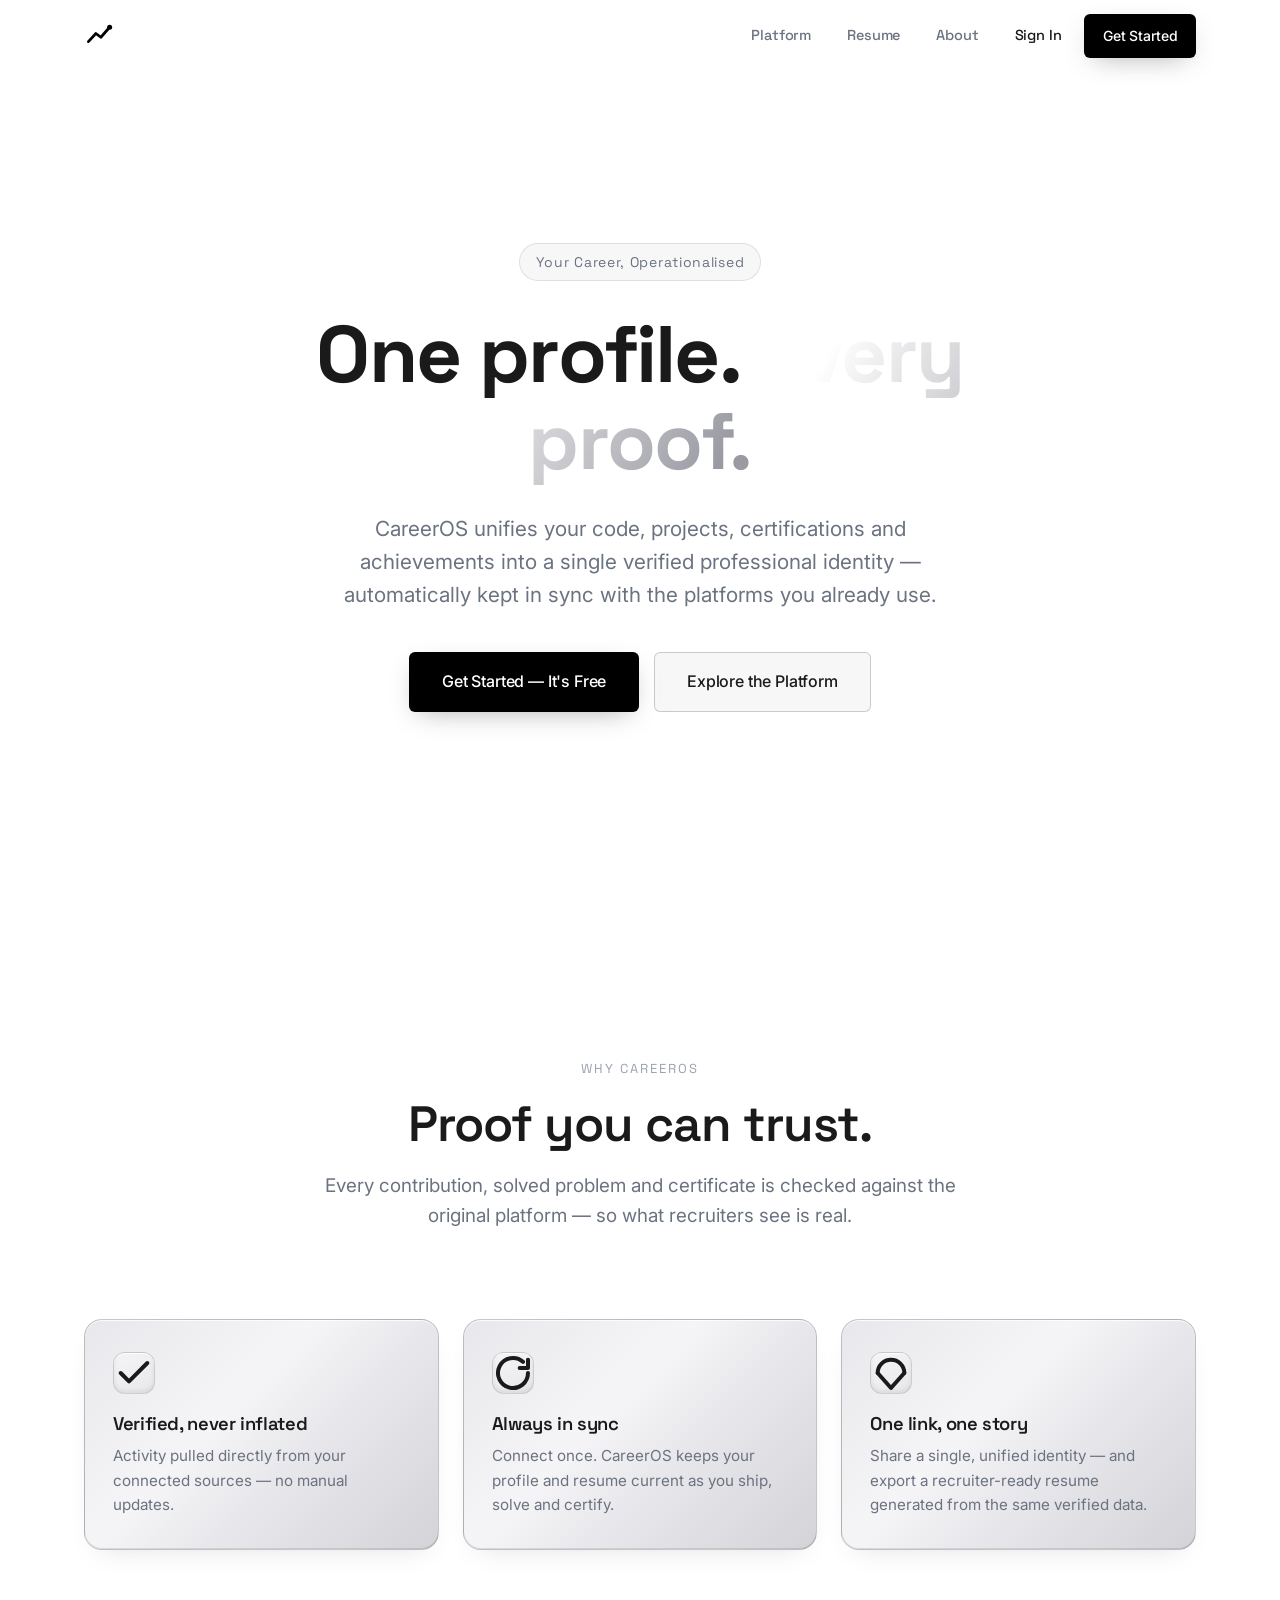
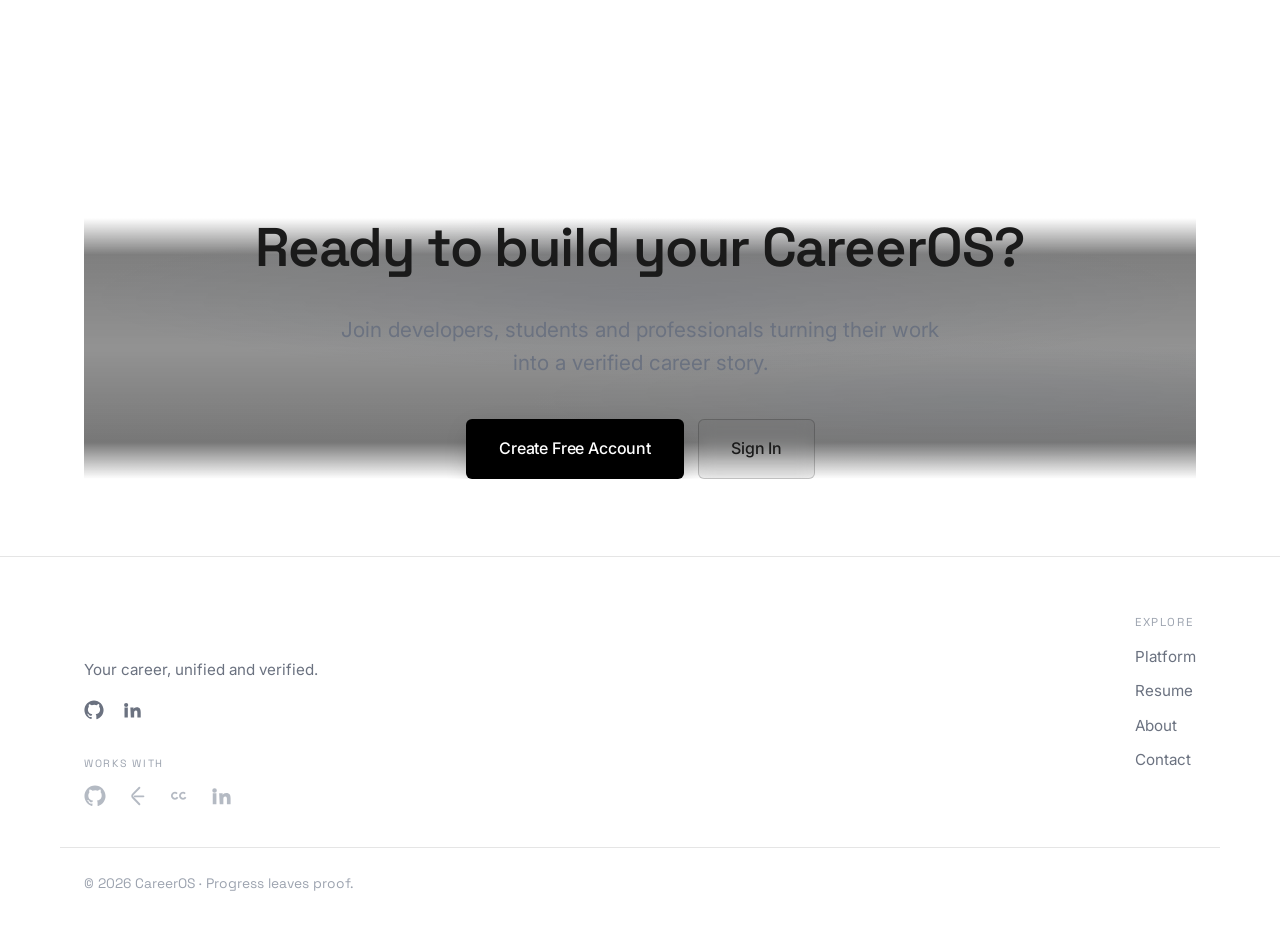
==== commit 4341e40b: "Convert CareerOS to a premium light theme" ====
--- a/index.html
+++ b/index.html
@@ -53,21 +53,6 @@
   <!-- HERO -->
   <main>
     <section class="hero">
-      <div class="hero__bg" aria-hidden="true">
-        <!-- Layer 1: Dark gradient base (Near Black, Deep Navy, Slate) -->
-        <div class="dash-bg__gradient"></div>
-        <!-- Layer 2: Large blurred blue glow (Top-right, very low opacity) -->
-        <div class="dash-bg__glow dash-bg__glow--blue"></div>
-        <!-- Layer 3: Soft violet glow (Bottom-left, low opacity) -->
-        <div class="dash-bg__glow dash-bg__glow--violet"></div>
-        <!-- Layer 4: Extremely subtle animated grid (Almost invisible, very thin lines) -->
-        <div class="dash-bg__grid"></div>
-        <!-- Layer 5: Very soft animated light sweep (Slow, barely noticeable) -->
-        <div class="dash-bg__sweep"></div>
-        <!-- Layer 6: Gentle vignette (Keep focus on content) -->
-        <div class="dash-bg__vignette"></div>
-      </div>
-
       <div class="container hero__inner">
         <span class="eyebrow">Your Career, Operationalised</span>
         <h1 class="hero__title">One profile. <span class="hero__title-accent">Every proof.</span></h1>
